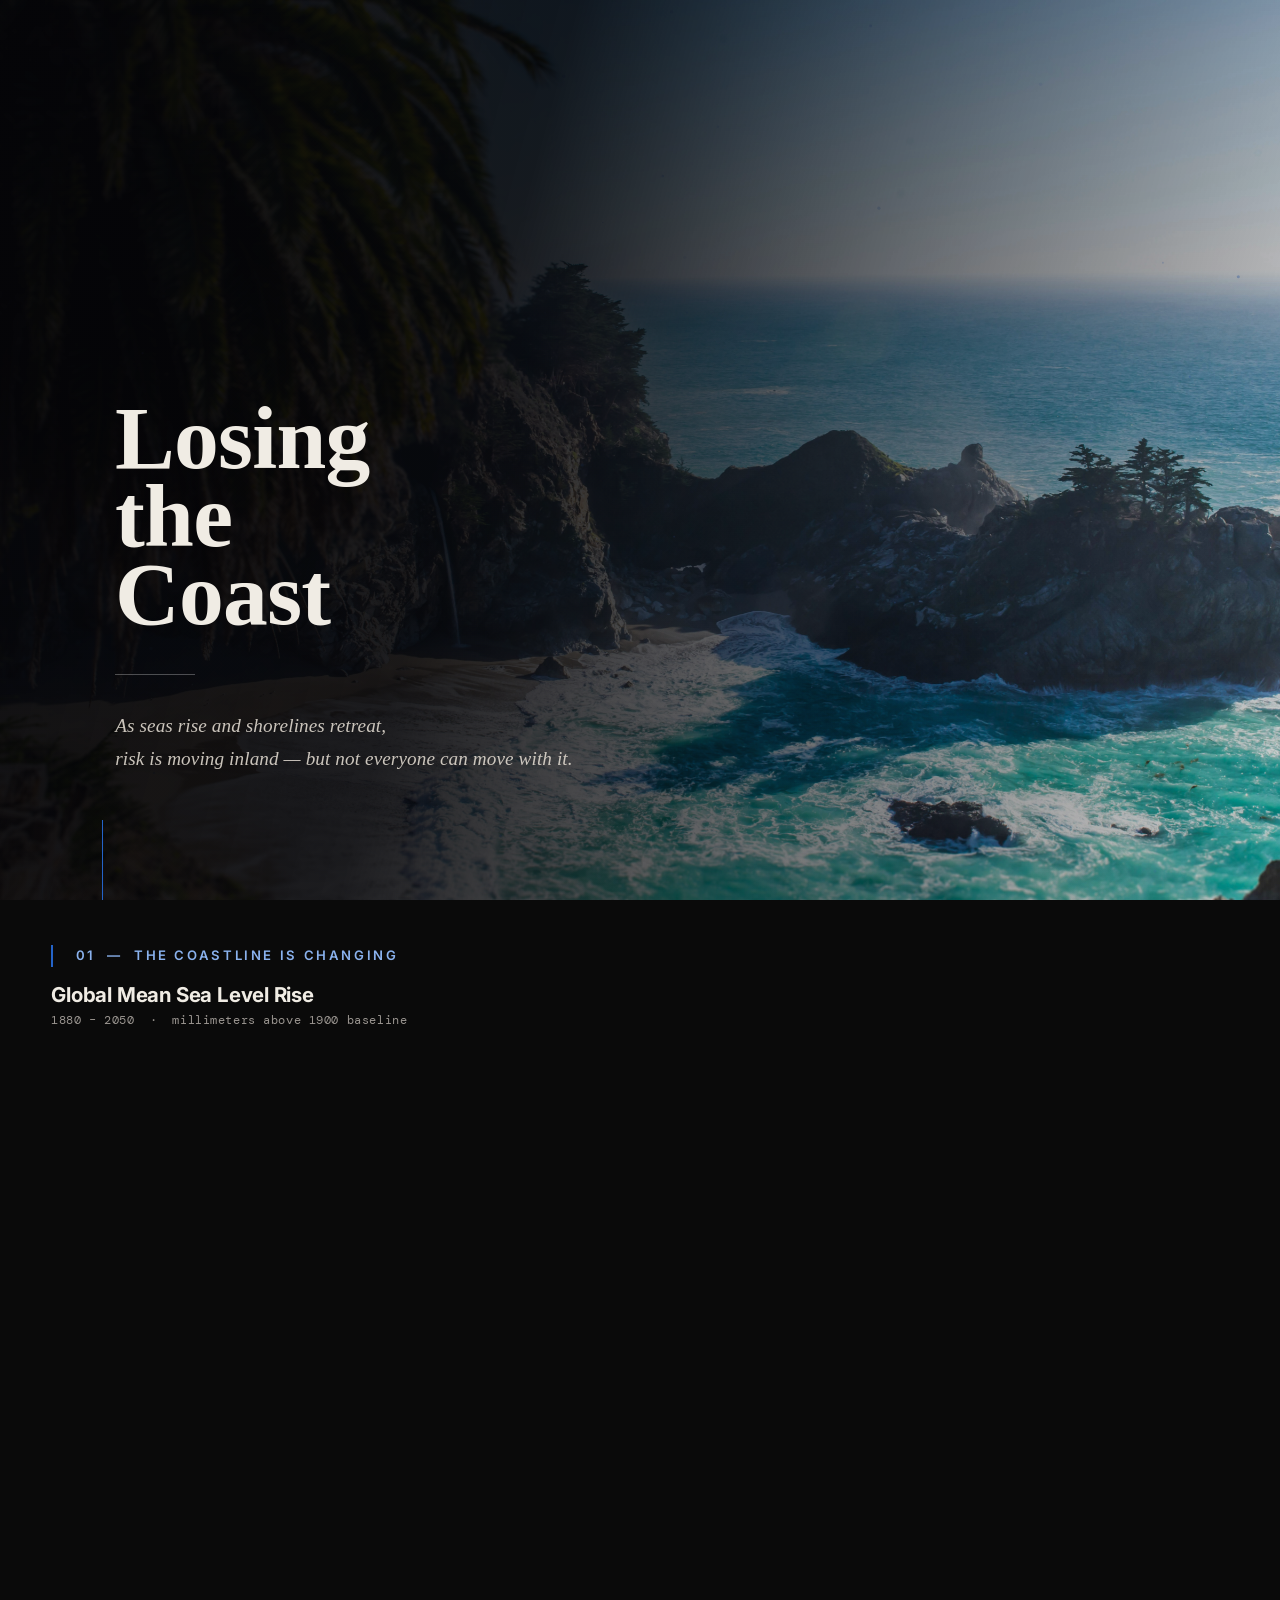
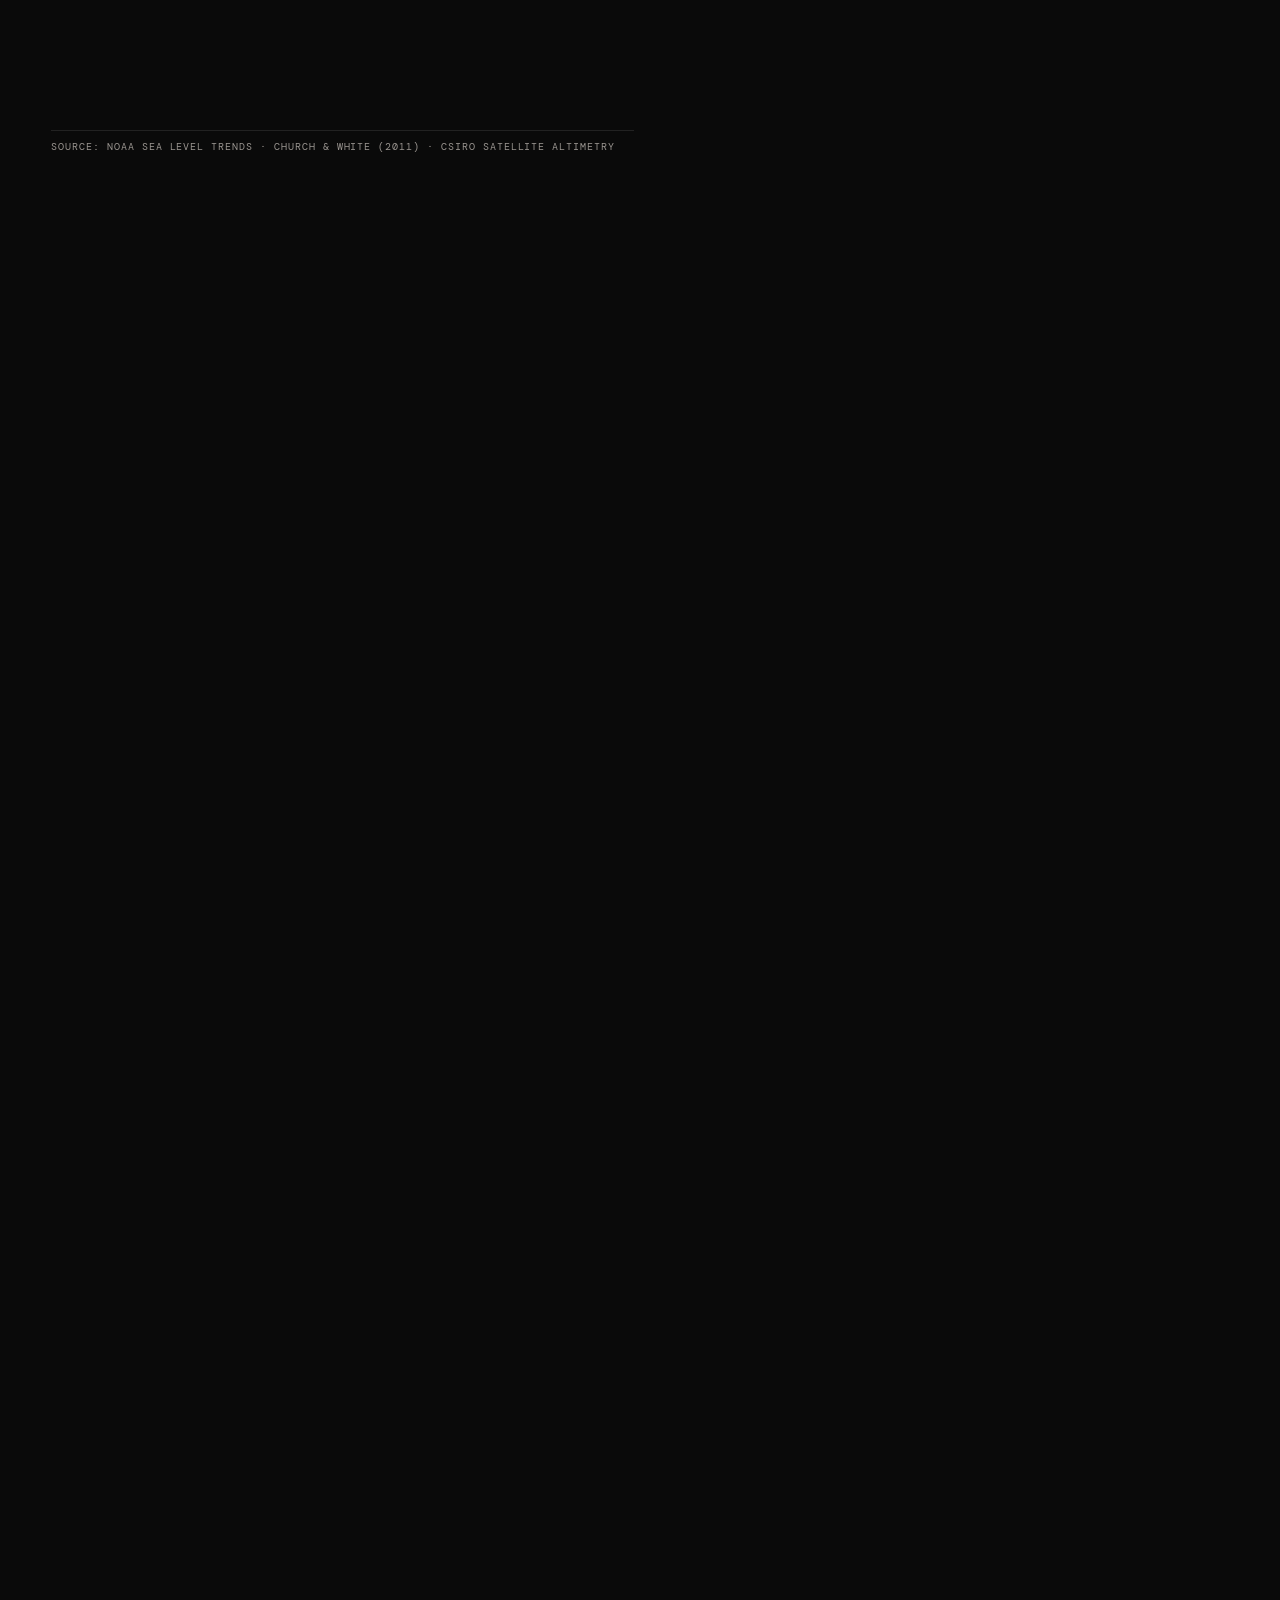
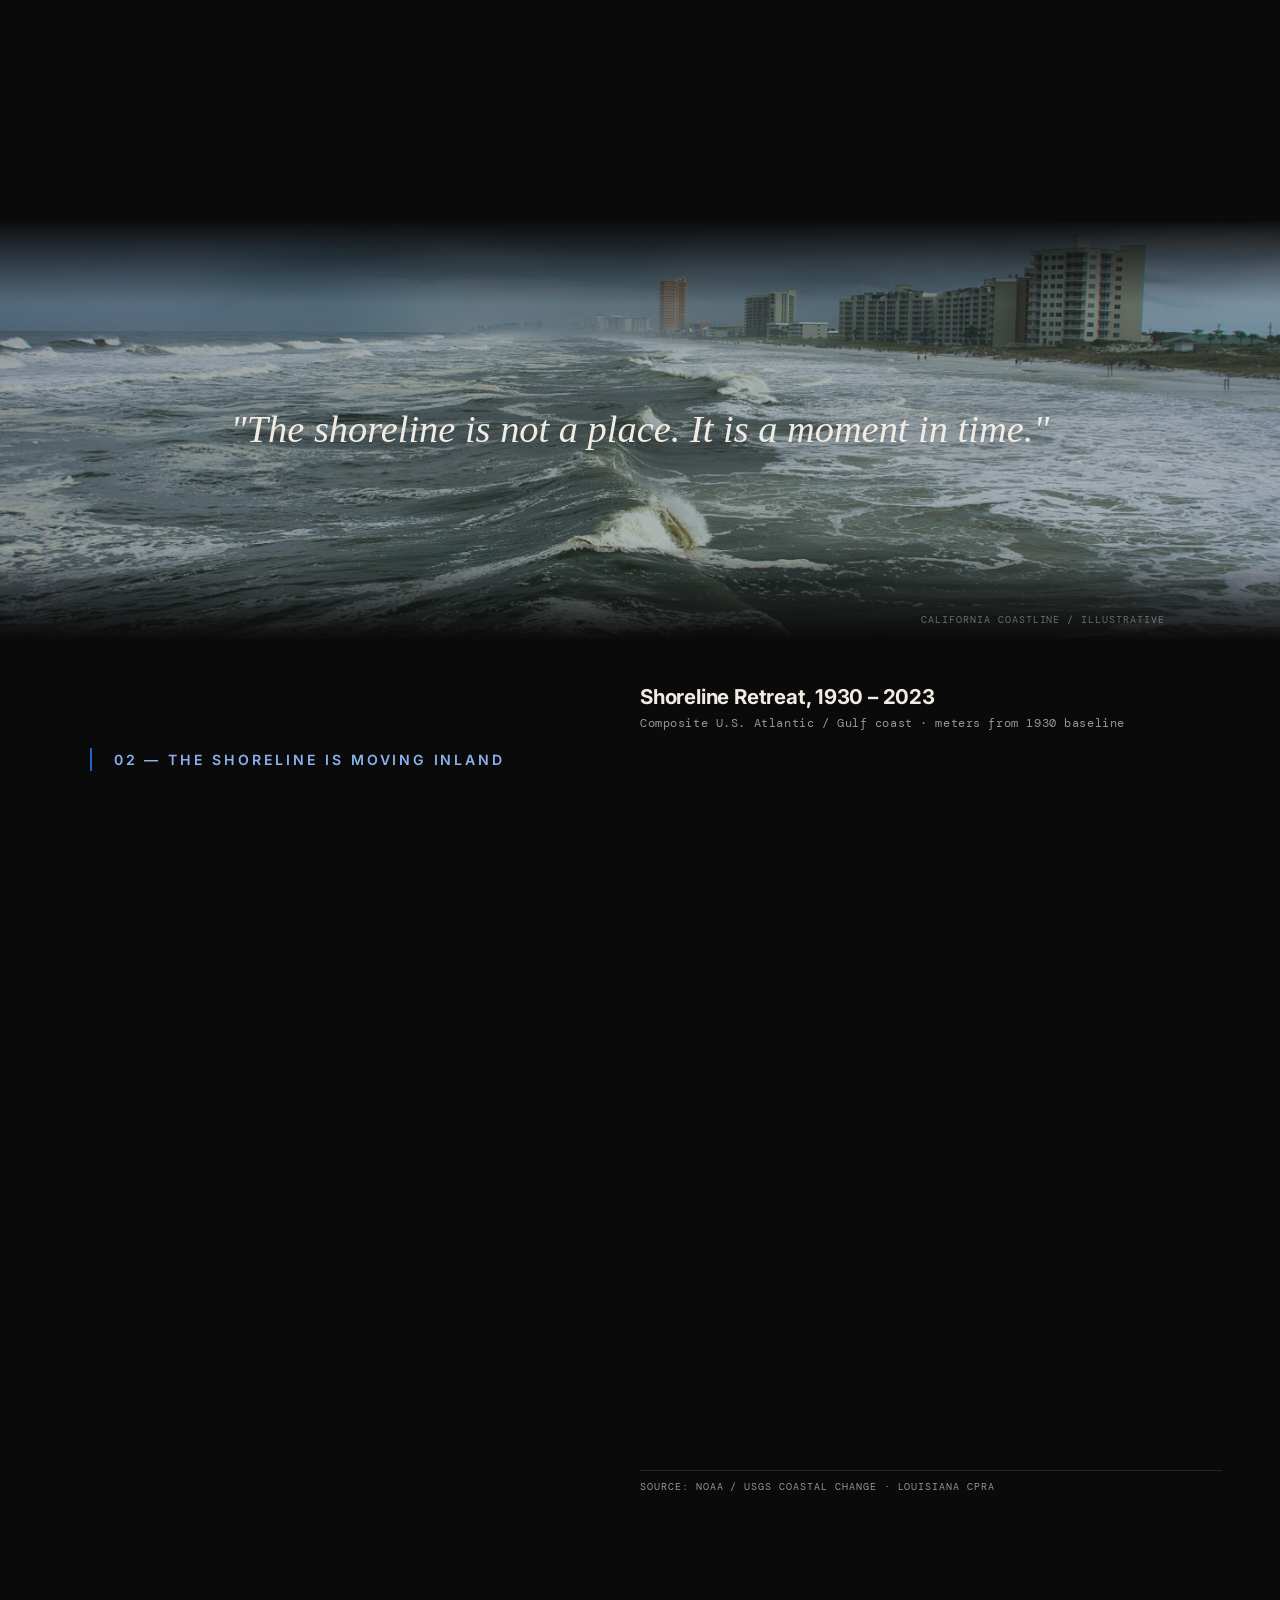
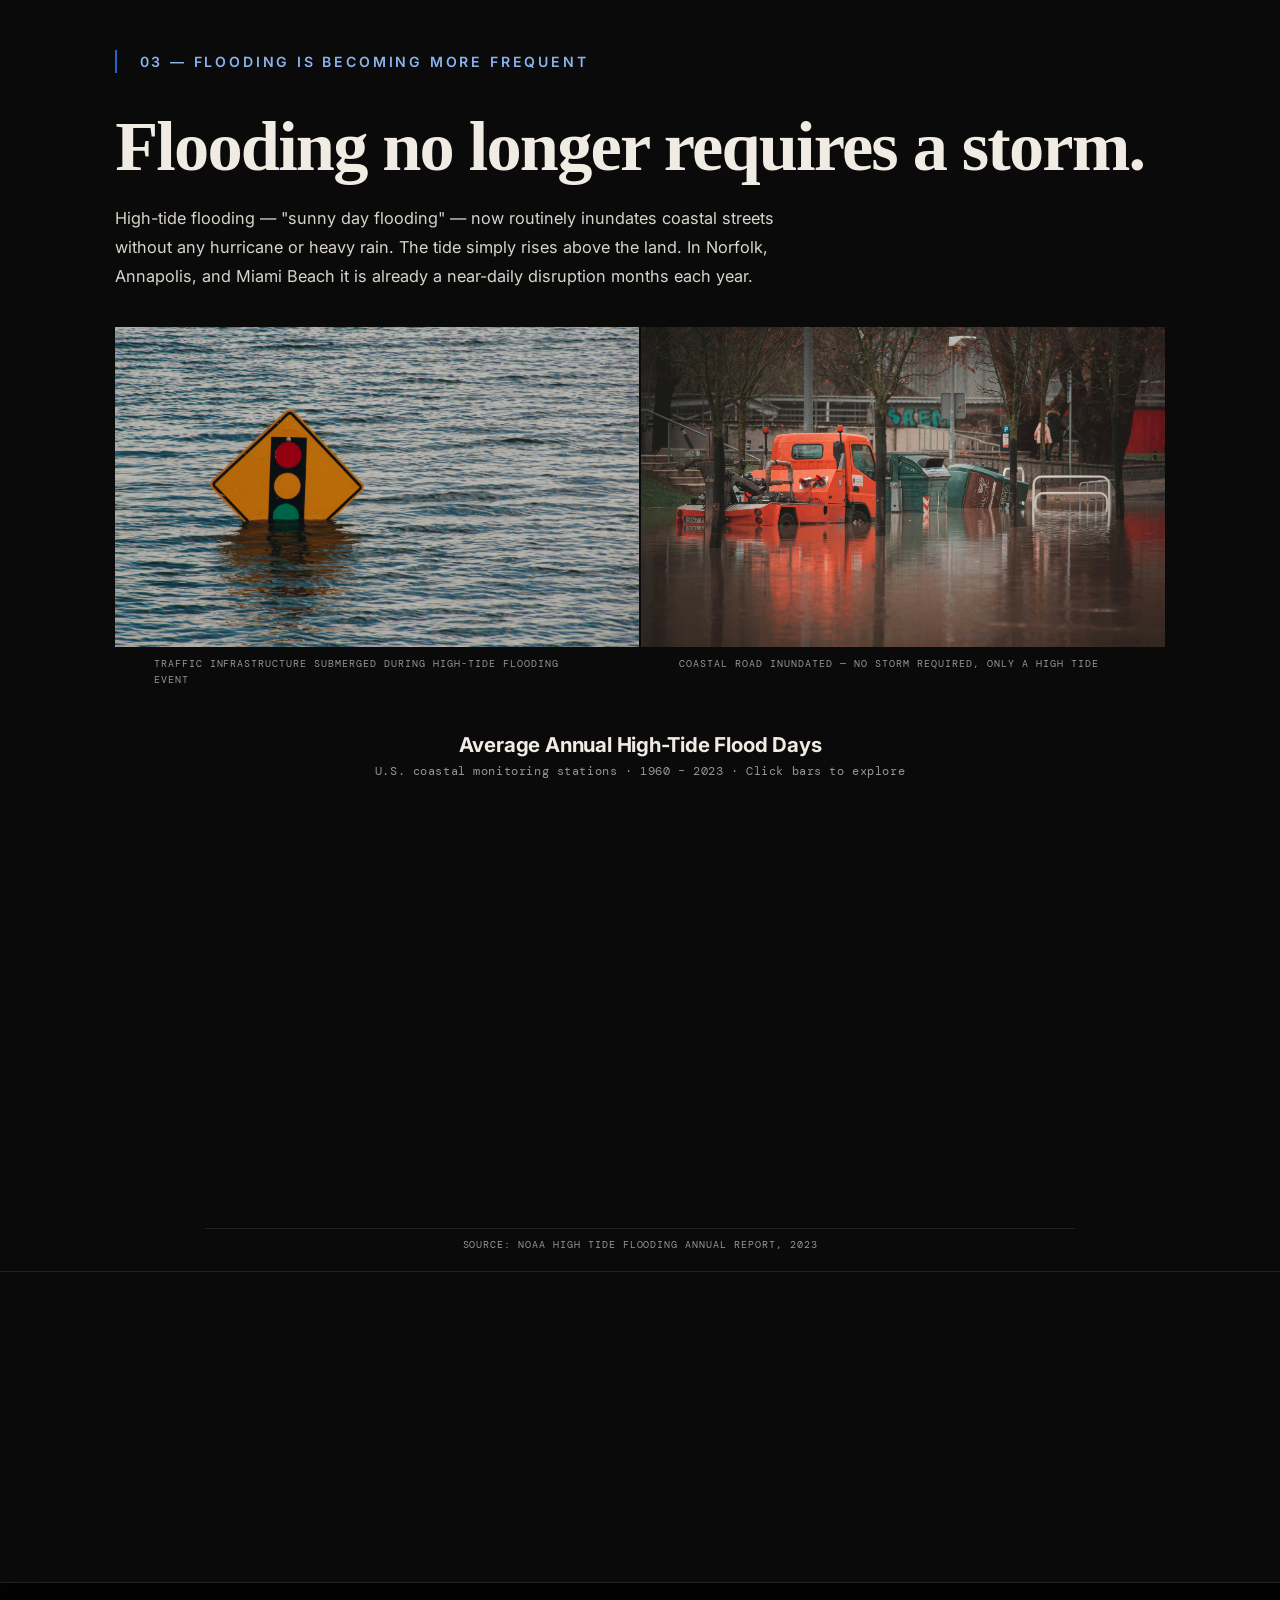
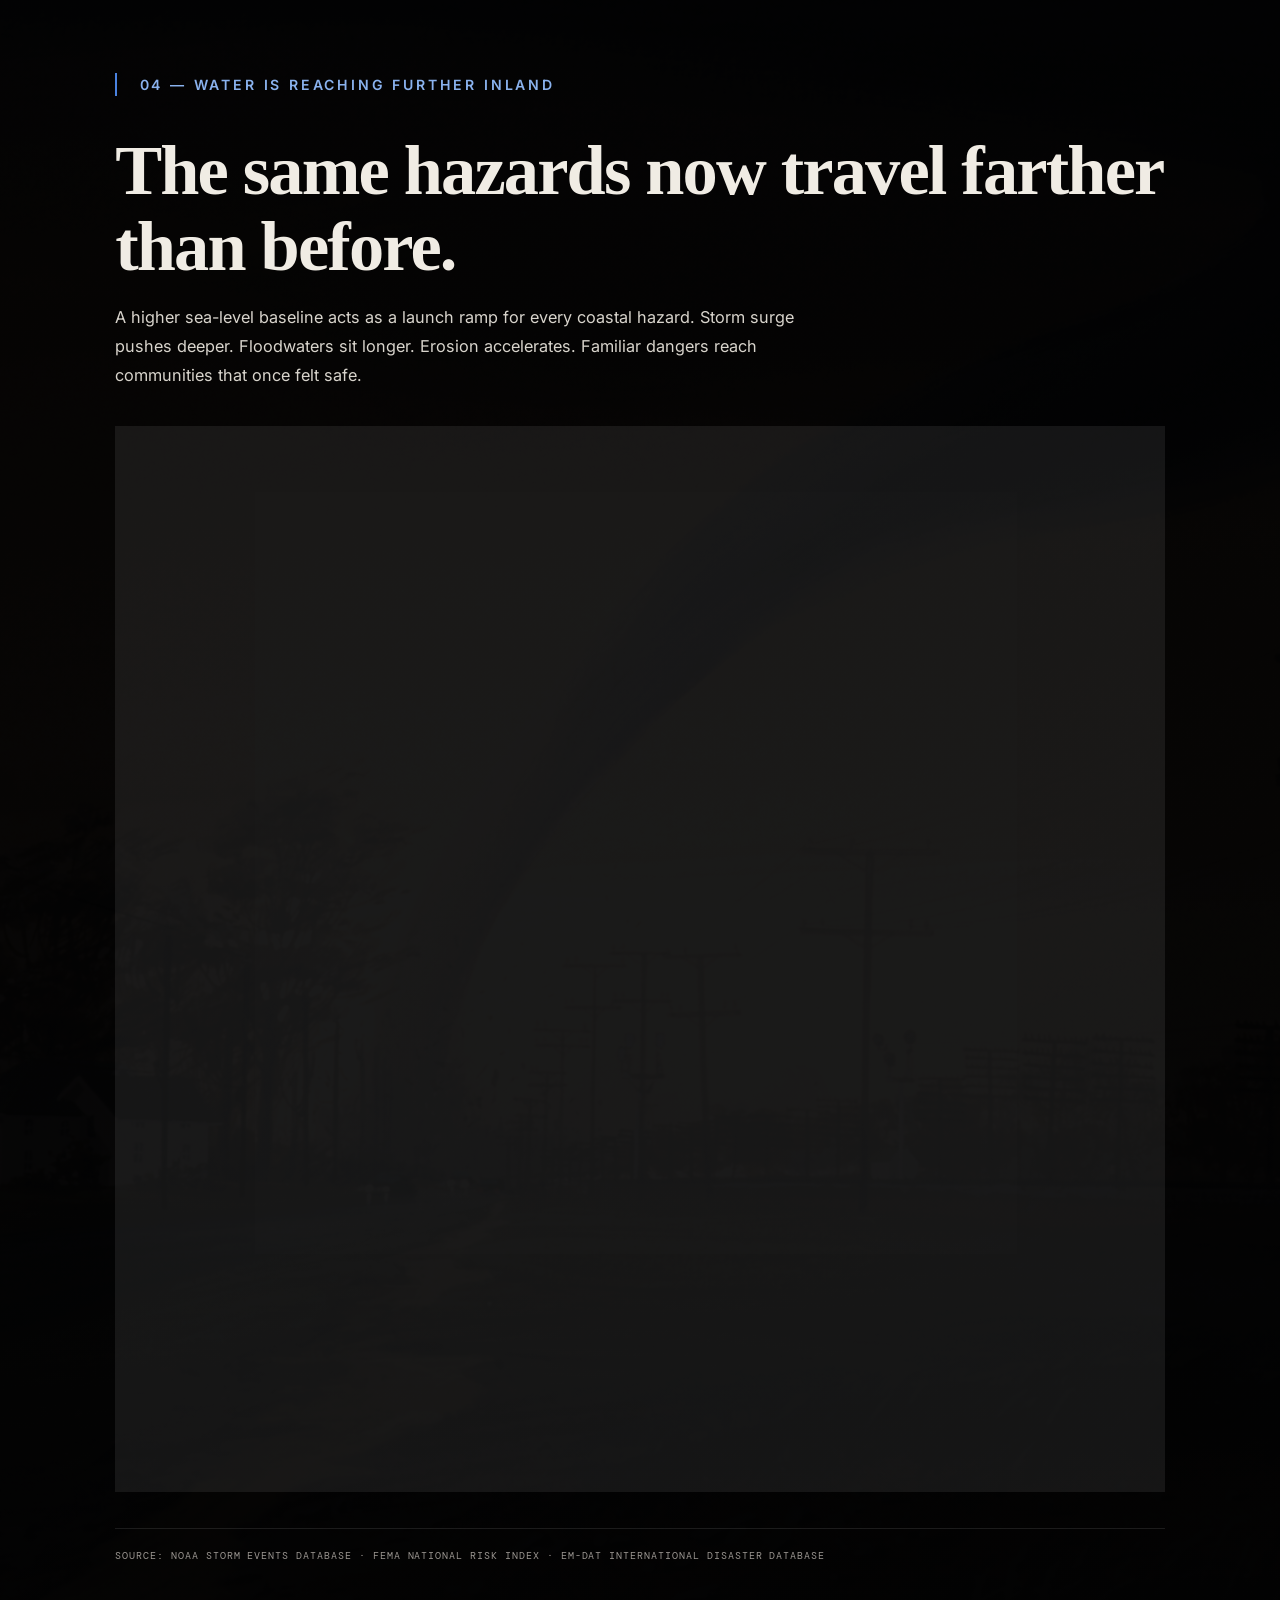
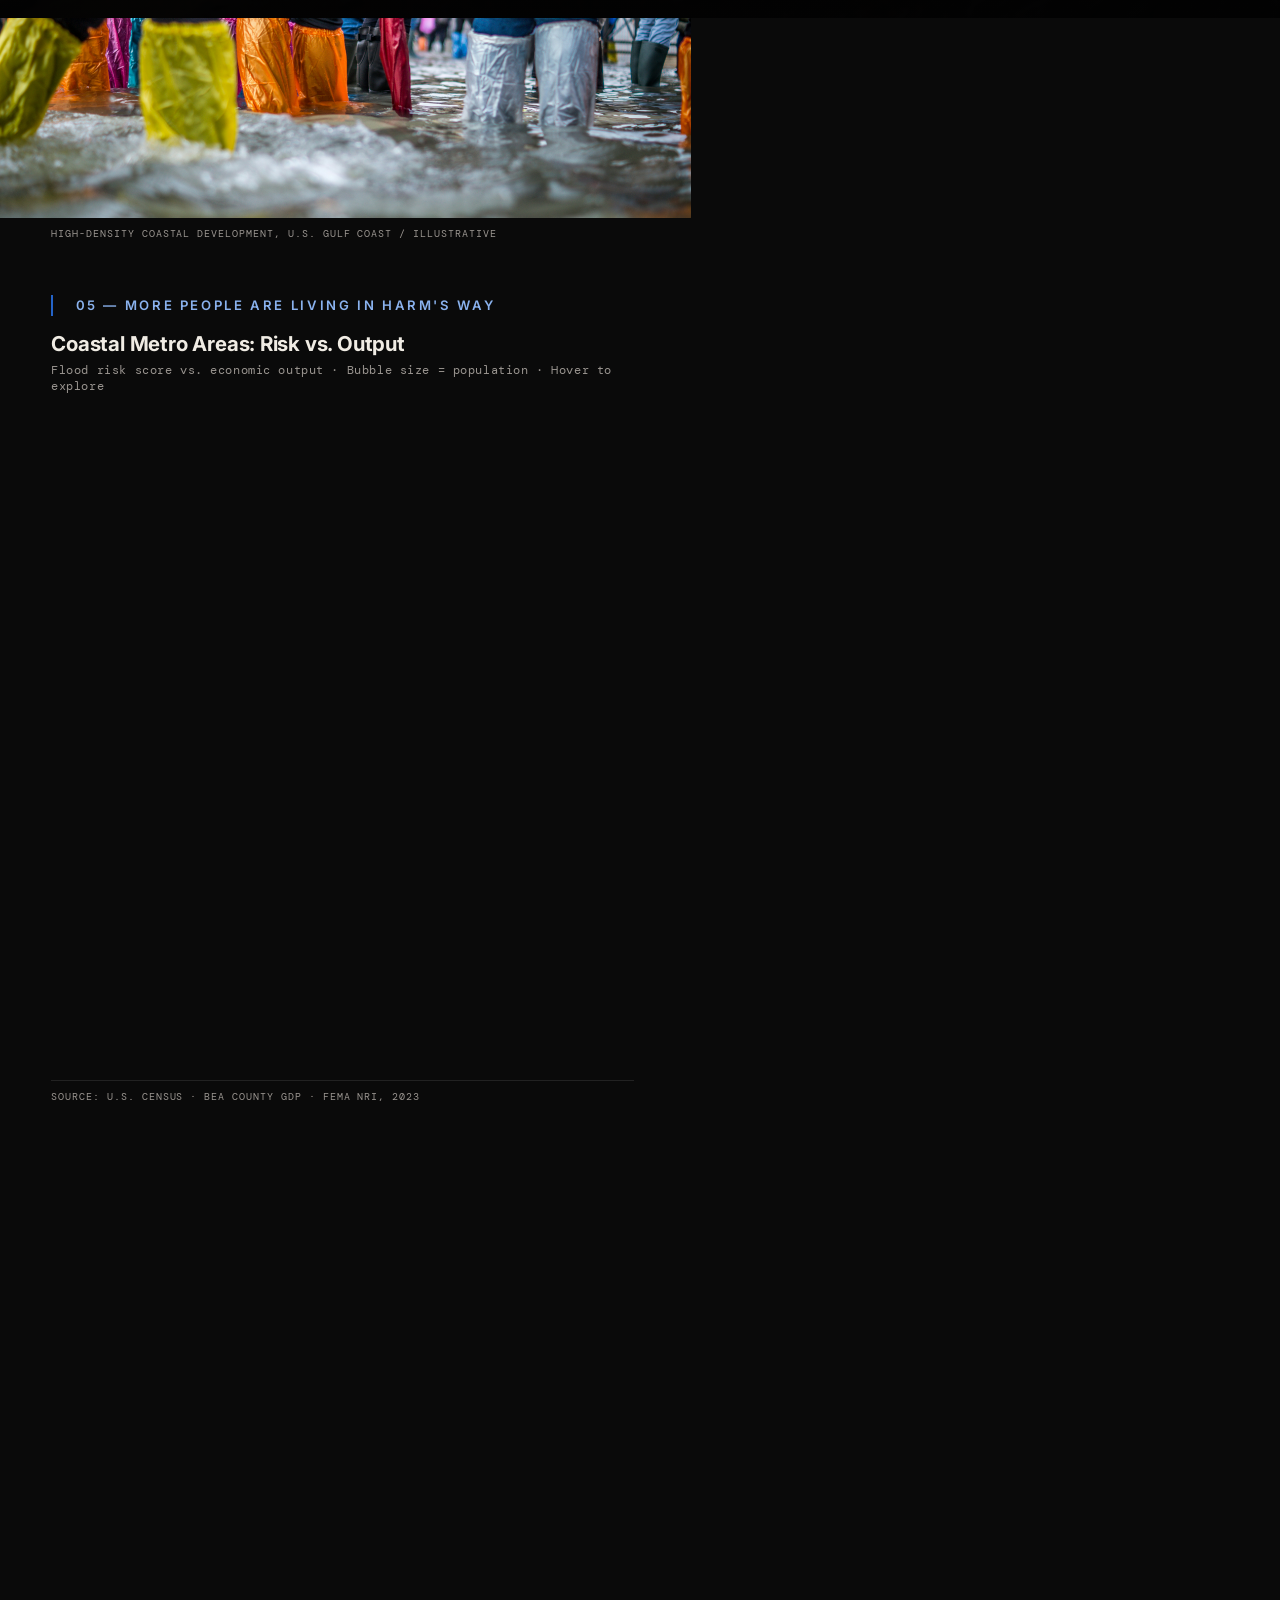
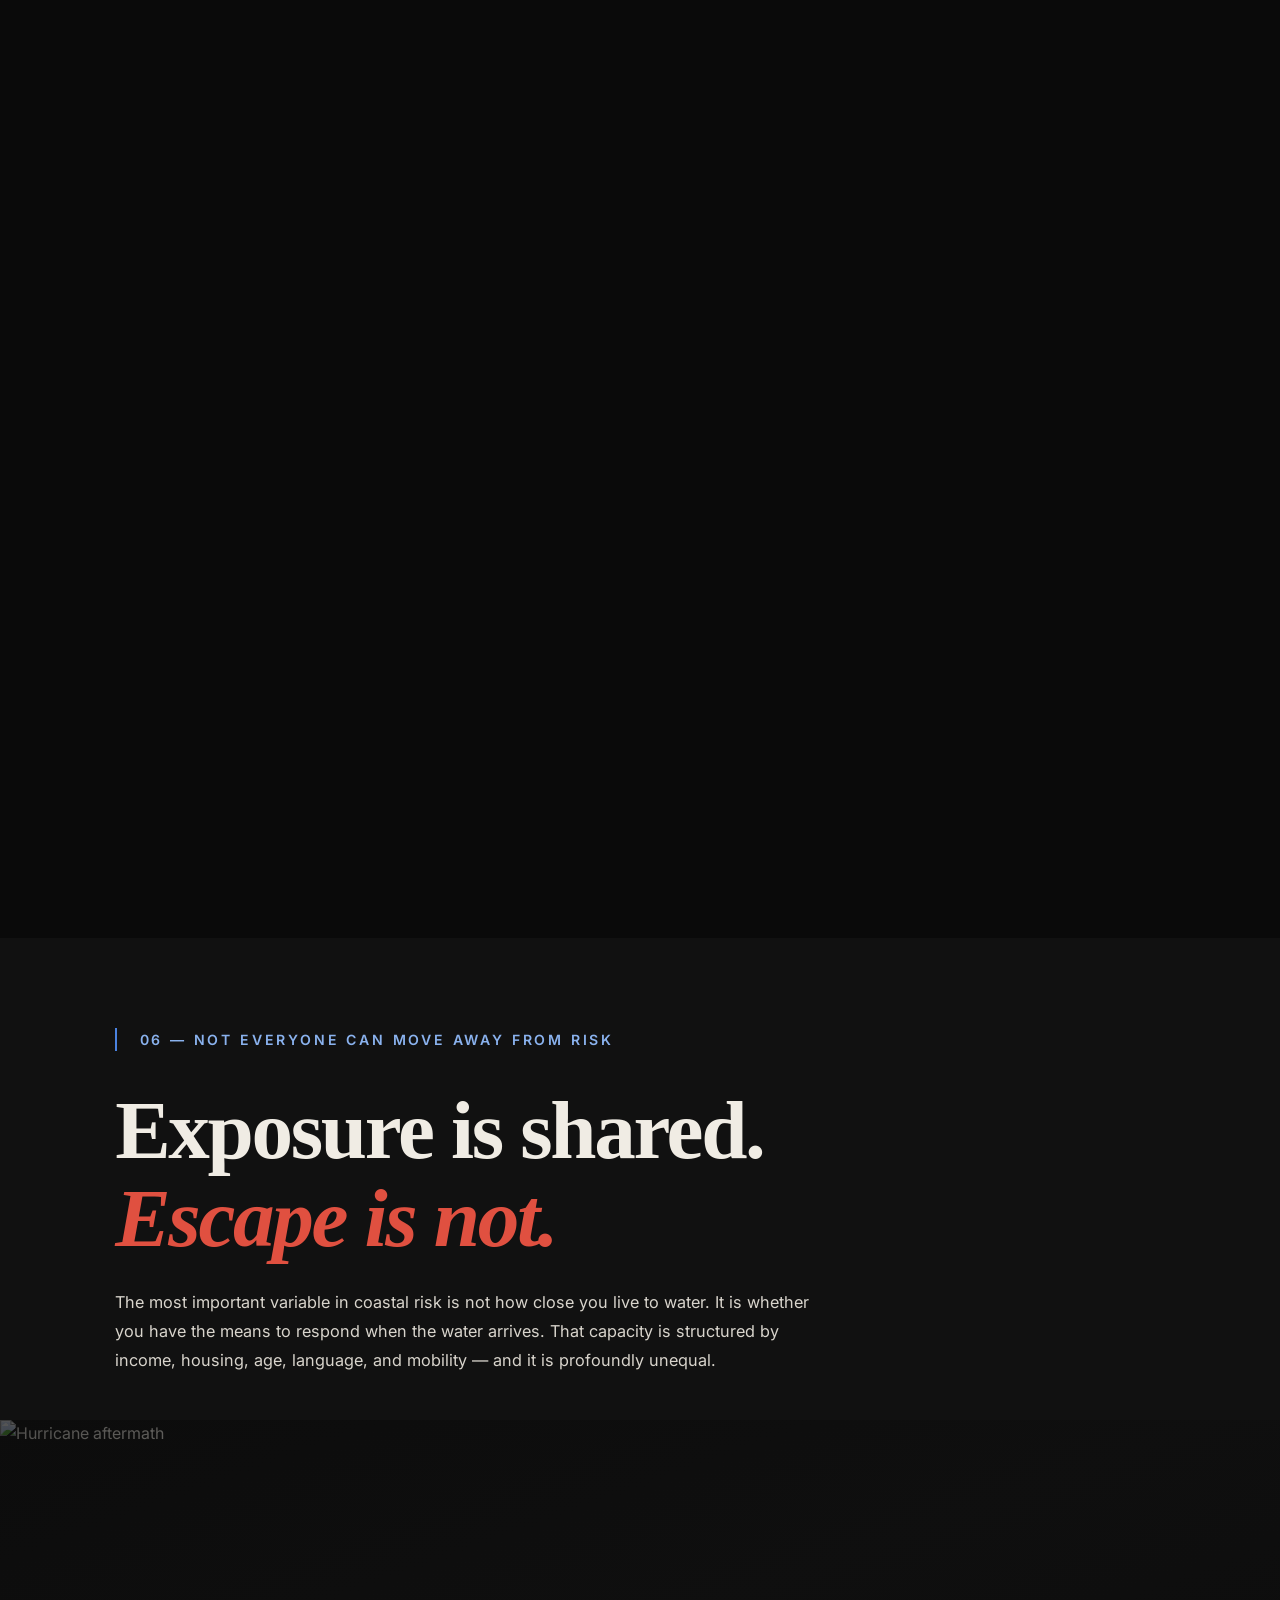
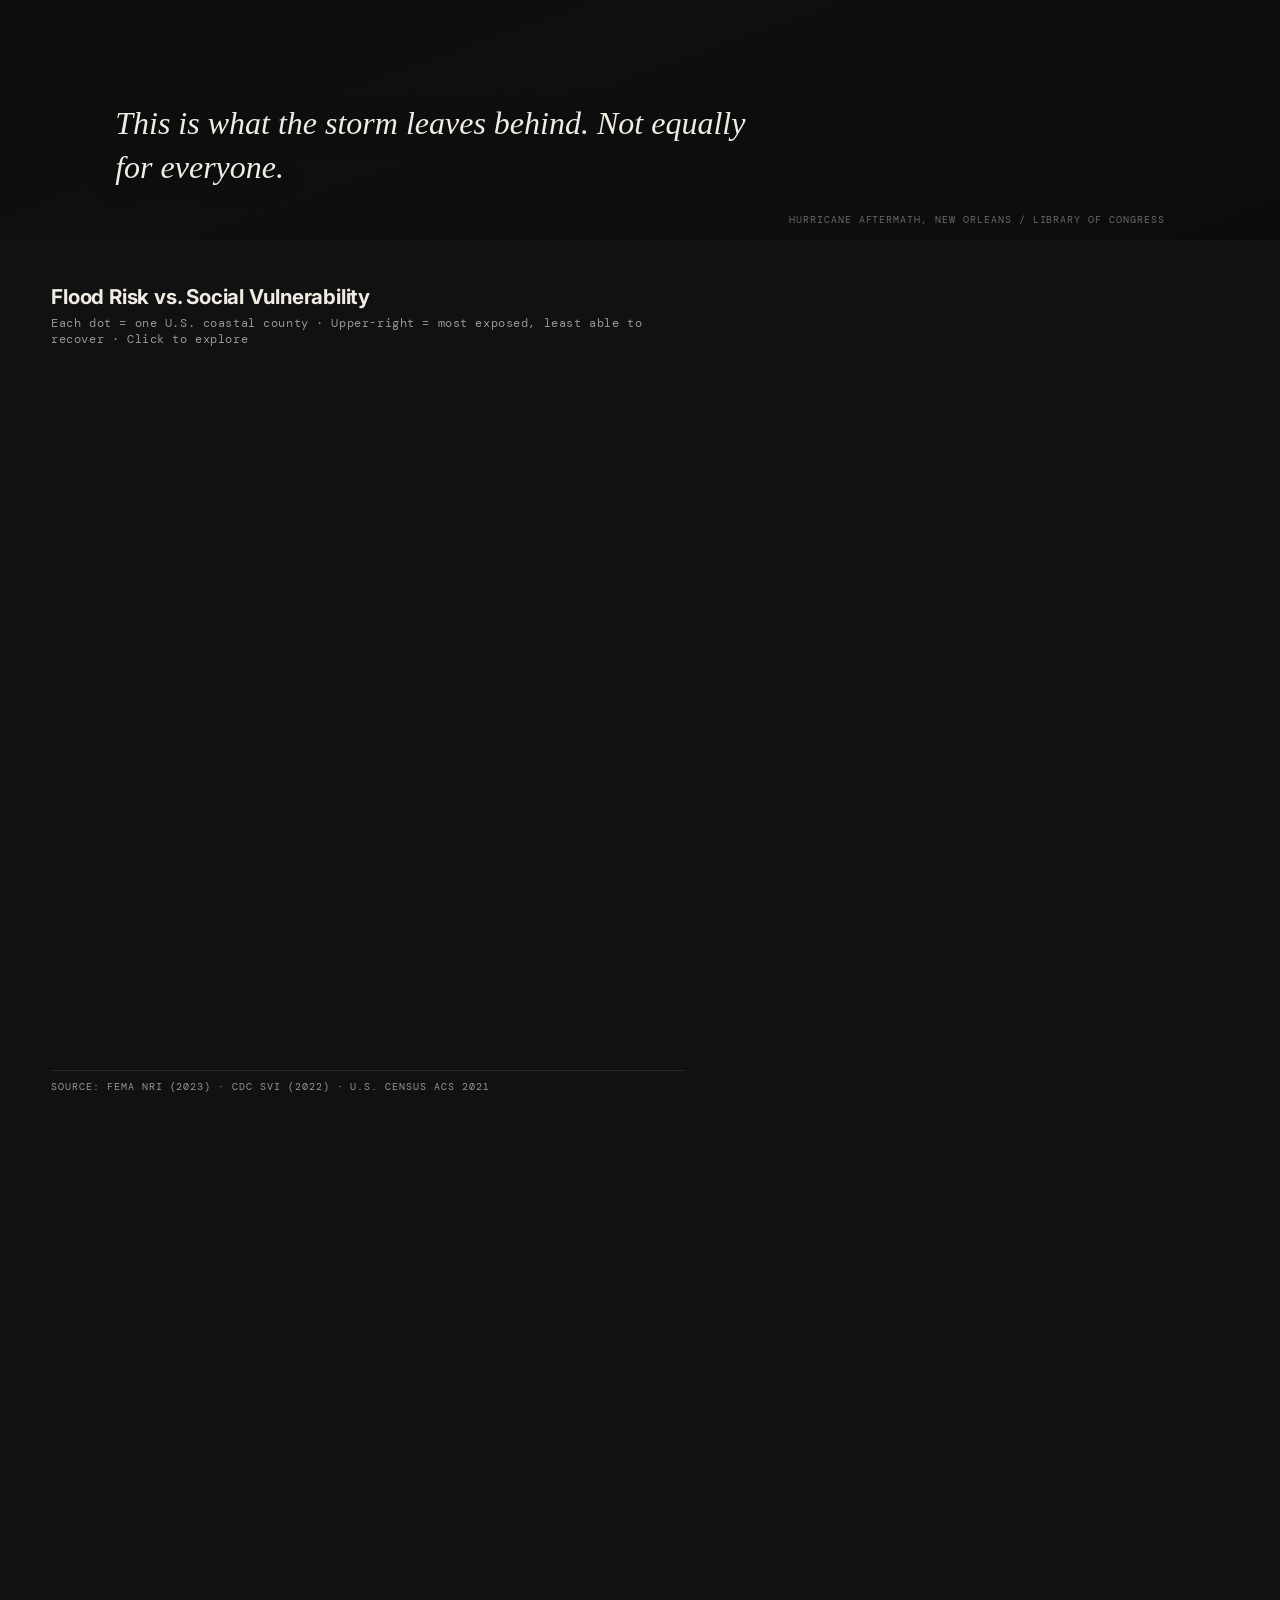
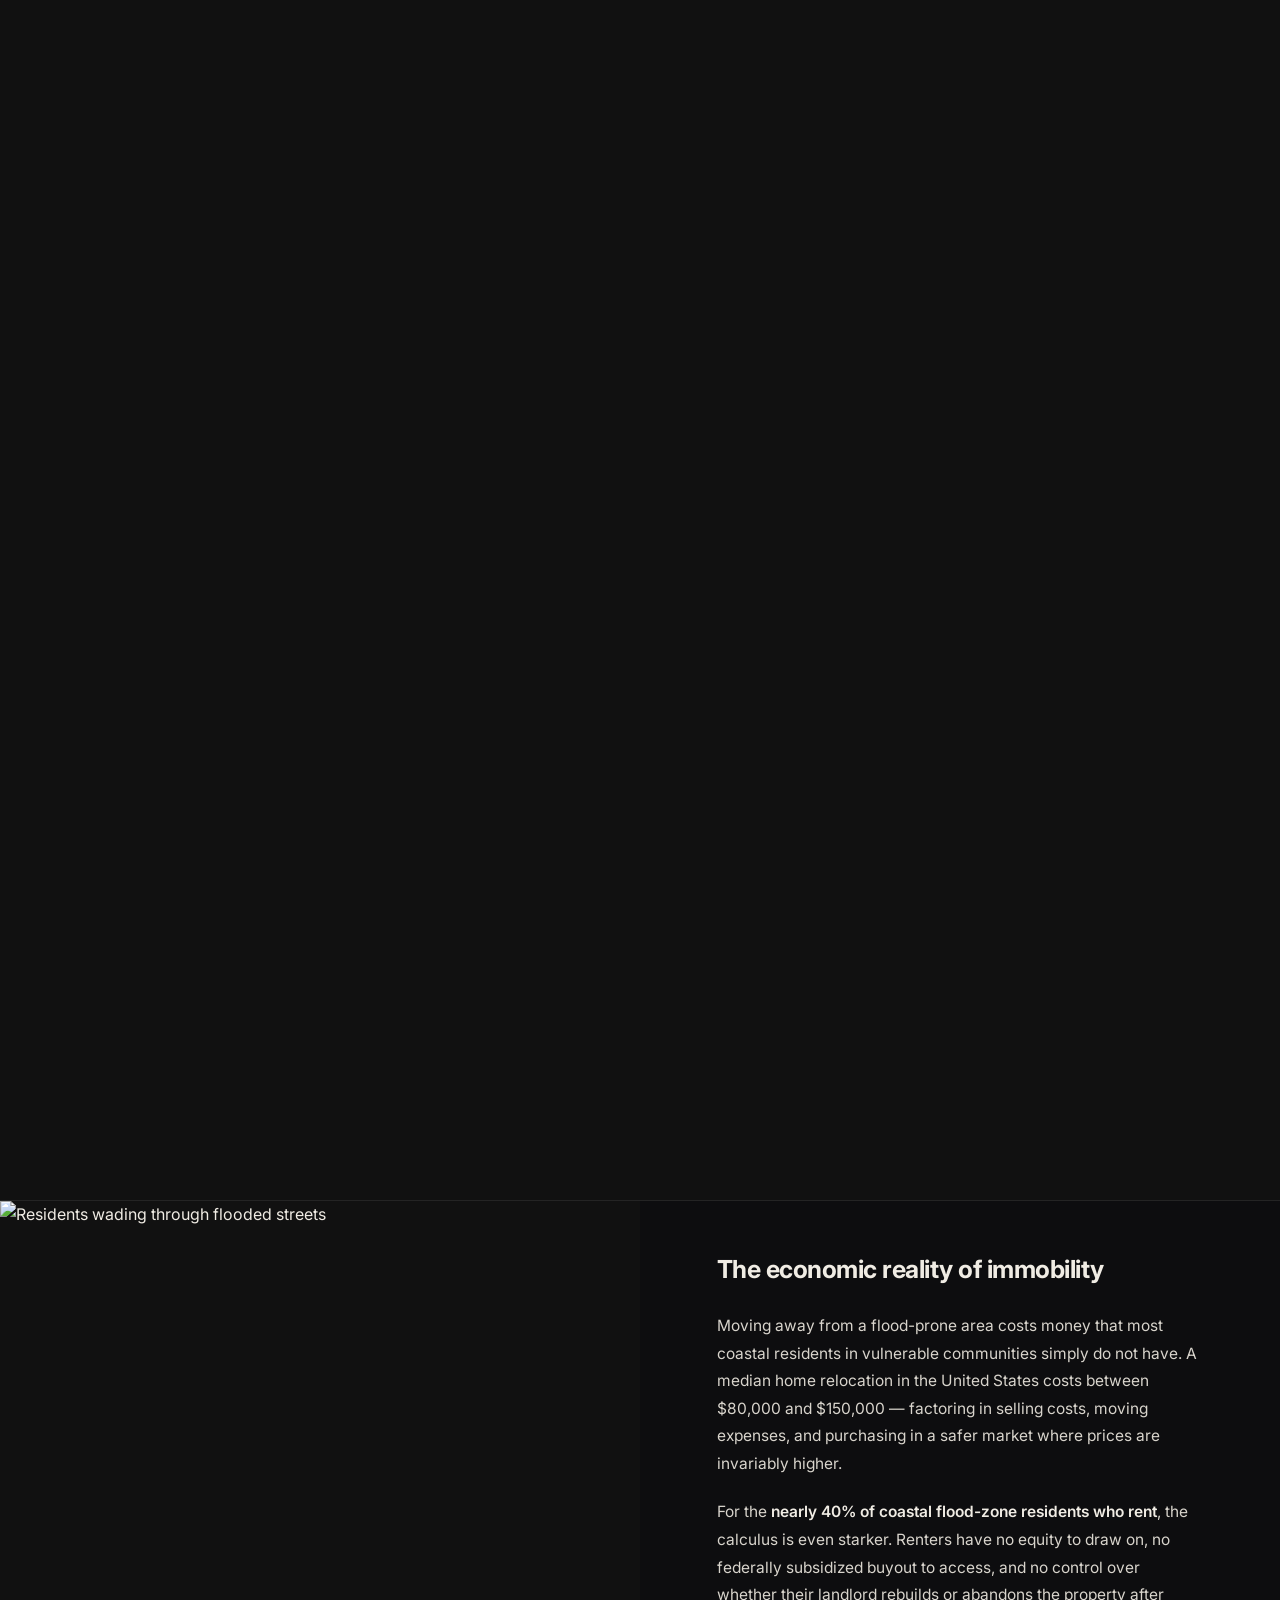
==== index.html @ 852d0fde "1" ====
<!DOCTYPE html>
<html lang="en">
<head>
  <meta charset="UTF-8"/>
  <meta name="viewport" content="width=device-width, initial-scale=1.0"/>
  <title>Losing the Coast — A Data Investigation</title>
  <link rel="stylesheet" href="style.css"/>
  <link rel="preconnect" href="https://fonts.googleapis.com"/>
  <link rel="preconnect" href="https://api.fontshare.com"/>
  <link href="https://api.fontshare.com/v2/css?f[]=canela@400,700,900&display=swap" rel="stylesheet"/>
  <link href="https://fonts.googleapis.com/css2?family=Inter:wght@300;400;500;600;700&family=DM+Mono:wght@300;400;500&display=swap" rel="stylesheet"/>
  <script src="https://d3js.org/d3.v7.min.js"></script>
</head>
<body>

<!-- ╔══════════════════════════════════════════╗
     HERO — Titlebg.jpg · cinematic entrance
     ╚══════════════════════════════════════════╝ -->
<section class="hero" id="hero">
  <div class="hero-particles" id="hero-particles"></div>
  <img src="Titlebg.jpg" class="hero-bg" alt=""/>
  <div class="hero-ink"></div>
  <div class="hero-content">
    <h1 class="hero-title">
      <span class="ht-line" id="hl1">Losing</span>
      <span class="ht-line" id="hl2">the</span>
      <span class="ht-line" id="hl3">Coast</span>
    </h1>
    <div class="hero-divider" id="hdiv"></div>
    <p class="hero-sub" id="hs">As seas rise and shorelines retreat,<br>risk is moving inland — but not everyone can move with it.</p>
  </div>
  <div class="hero-scroll-line"></div>
</section>

<!-- ╔══════════════════════════════════════════╗
     S1 — SEA LEVEL · sticky chart left
     ╚══════════════════════════════════════════╝ -->
<section id="s1" class="section">
  <div class="two-col">

    <div class="col-chart">
      <div class="sticky-panel" id="sp1">
        <div class="chart-header">
          <div class="chart-eyebrow">01 &nbsp;—&nbsp; The Coastline Is Changing</div>
          <h3 class="chart-title">Global Mean Sea Level Rise</h3>
          <p class="chart-sub">1880 – 2050 &nbsp;·&nbsp; millimeters above 1900 baseline</p>
        </div>
        <div id="chart-sea-level" class="chart-host"></div>
        <p class="chart-src">Source: NOAA Sea Level Trends · Church &amp; White (2011) · CSIRO satellite altimetry</p>
      </div>
    </div>

    <div class="col-narr">
      <div class="step" data-step="1-0">
        <h2 class="narr-h">The coast is not where it used to be.</h2>
        <p>Sea level rise is not a future threat. It is a present, measurable transformation playing out across every ocean, at every shore. The chart is not a projection — it is a century of recorded data from hundreds of NOAA tide gauges worldwide.</p>
      </div>
      <div class="step" data-step="1-1">
        <p>Since the late 19th century, global mean sea level has risen roughly <strong>21 to 24 centimeters</strong>. On a flat coastline like the Gulf of Mexico, every centimeter of vertical rise translates to a meter or more of horizontal land loss.</p>
      </div>
      <div class="step" data-step="1-2">
        <p>The <strong>rate is accelerating</strong>. Since 1993, when satellite measurement began, the pace is more than three times faster than through most of the 20th century. Thermal expansion, melting glaciers, and destabilizing ice sheets are all compounding simultaneously.</p>
        <blockquote class="pullq">The dashed red line is not a warning. It is the present trajectory.</blockquote>
      </div>
      <div class="step" data-step="1-3">
        <p>Under intermediate projections, U.S. sea levels could rise another <strong>30–60 cm by 2050</strong> — within the lifetime of most people alive today. Under high-end scenarios, the number doubles.</p>
      </div>
    </div>

  </div>
</section>

<!-- ╔══════════════════════════════════════════╗
     PHOTO DIVIDER · Seaside.jpg
     ╚══════════════════════════════════════════╝ -->
<div class="photo-divider">
  <img src="Seaside.jpg" class="photo-divider-img" alt="Coastal cliffs"/>
  <div class="photo-divider-ink"></div>
  <div class="photo-divider-text">
    <p class="photo-quote">"The shoreline is not a place. It is a moment in time."</p>
  </div>
  <p class="photo-cap">California coastline / Illustrative</p>
</div>

<!-- ╔══════════════════════════════════════════╗
     S2 — SHORELINE RETREAT · text left, chart right
     ╚══════════════════════════════════════════╝ -->
<section id="s2" class="section">
  <div class="two-col two-col-rev">

    <div class="col-narr col-narr-l">
      <div class="sec-label">02 — The Shoreline Is Moving Inland</div>
      <div class="step" data-step="2-0">
        <h2 class="narr-h">Land itself is being redrawn.</h2>
        <p>Rising seas do not simply wet the existing shore — they rewrite it. Erosion accelerates as waves reach higher and farther. Wetlands drown when water rises faster than plants can migrate. Beaches narrow, then vanish.</p>
      </div>
      <div class="step" data-step="2-1">
        <p>Along Atlantic and Gulf coasts, barrier islands are losing <strong>1–3 meters per year</strong>. Louisiana alone has lost more than <strong>5,000 km²</strong> since the 1930s — an area larger than Delaware. Roads that connected towns now end at the water's edge.</p>
      </div>
      <div class="step" data-step="2-2">
        <p>Sandy beaches become mudflats. Salt marshes become open bays. The transformation is slow enough to be invisible day to day, and fast enough to be catastrophic over a decade.</p>
        <blockquote class="pullq">The border between sea and land is a moving, contested line — and it is moving in only one direction.</blockquote>
      </div>
    </div>

    <div class="col-chart">
      <div class="sticky-panel" id="sp2">
        <div class="chart-header">
          <h3 class="chart-title">Shoreline Retreat, 1930 – 2023</h3>
          <p class="chart-sub">Composite U.S. Atlantic / Gulf coast · meters from 1930 baseline</p>
        </div>
        <div id="chart-shoreline" class="chart-host"></div>
        <p class="chart-src">Source: NOAA / USGS Coastal Change · Louisiana CPRA</p>
      </div>
    </div>

  </div>
</section>

<!-- ╔══════════════════════════════════════════╗
     S3 — FLOODING · full-width
     ╚══════════════════════════════════════════╝ -->
<section id="s3" class="section section-fw">

  <div class="fw-top">
    <div class="sec-label">03 — Flooding Is Becoming More Frequent</div>
    <h2 class="fw-title">Flooding no longer requires a storm.</h2>
    <p class="fw-body">High-tide flooding — "sunny day flooding" — now routinely inundates coastal streets without any hurricane or heavy rain. The tide simply rises above the land. In Norfolk, Annapolis, and Miami Beach it is already a near-daily disruption months each year.</p>
  </div>

  <!-- Photo pair -->
  <div class="photo-pair">
    <figure class="pp-item">
      <img src="Flood traffic.jpg" class="pp-img" alt="Flooded traffic"/>
      <figcaption>Traffic infrastructure submerged during high-tide flooding event</figcaption>
    </figure>
    <figure class="pp-item">
      <img src="Floodroad.jpg" class="pp-img" alt="Flooded road"/>
      <figcaption>Coastal road inundated — no storm required, only a high tide</figcaption>
    </figure>
  </div>

  <div class="fw-chart-wrap">
    <div class="chart-header chart-header-center">
      <h3 class="chart-title">Average Annual High-Tide Flood Days</h3>
      <p class="chart-sub">U.S. coastal monitoring stations · 1960 – 2023 · Click bars to explore</p>
    </div>
    <div id="chart-flooding" class="chart-host chart-host-tall"></div>
    <p class="chart-src chart-src-c">Source: NOAA High Tide Flooding Annual Report, 2023</p>
  </div>

  <div class="stat-row">
    <div class="stat-item" data-delay="0">
      <span class="stat-n">20+</span>
      <span class="stat-rule"></span>
      <span class="stat-l">Flood days per year at many stations in 2023, up from 2–3 in 1970</span>
    </div>
    <div class="stat-item" data-delay="120">
      <span class="stat-n">100+</span>
      <span class="stat-rule"></span>
      <span class="stat-l">Projected annual flood days at some coastal locations by mid-century</span>
    </div>
    <div class="stat-item" data-delay="240">
      <span class="stat-n">10×</span>
      <span class="stat-rule"></span>
      <span class="stat-l">Increase in sunny-day flooding frequency between 1960 and today</span>
    </div>
  </div>

</section>

<!-- ╔══════════════════════════════════════════╗
     S4 — HAZARDS · dark photo background
     ╚══════════════════════════════════════════╝ -->
<section id="s4" class="section section-hazards">
  <div class="hz-bg">
    <img src="hurricane.jpg" class="hz-bg-img" alt="Storm"/>
    <div class="hz-bg-ink"></div>
  </div>

  <div class="hz-inner">
    <div class="sec-label sec-label-light">04 — Water Is Reaching Further Inland</div>
    <h2 class="fw-title fw-title-light">The same hazards now travel farther than before.</h2>
    <p class="fw-body fw-body-light">A higher sea-level baseline acts as a launch ramp for every coastal hazard. Storm surge pushes deeper. Floodwaters sit longer. Erosion accelerates. Familiar dangers reach communities that once felt safe.</p>

    <div class="hz-grid">
      <div class="hz-card" data-delay="0">
        <div class="hz-viz-img" onclick="openLightbox('Storm.png','Storm Surge')">
          <img src="Storm.png" alt="Storm surge diagram" class="hz-img"/>
          <div class="hz-img-hint">Click to enlarge</div>
        </div>
        <h4 class="hz-h">Storm Surge</h4>
        <p class="hz-p">Higher baseline means surge reaches meters further inland. Each centimeter of sea level rise translates to additional horizontal inundation on flat coastal terrain — turning a minor event into a major flood.</p>
      </div>
      <div class="hz-card" data-delay="100">
        <div class="hz-viz-img" onclick="openLightbox('Compound.png','Compound Flooding')">
          <img src="Compound.png" alt="Compound flooding diagram" class="hz-img"/>
          <div class="hz-img-hint">Click to enlarge</div>
        </div>
        <h4 class="hz-h">Compound Flooding</h4>
        <p class="hz-p">When surge, heavy rain, and high tide coincide, the combined impact vastly exceeds any single driver. As sea levels rise, the overlap window grows — making compound events far more probable and severe.</p>
      </div>
      <div class="hz-card" data-delay="200">
        <div class="hz-viz-img" onclick="openLightbox('Erosion.png','Coastal Erosion')">
          <img src="Erosion.png" alt="Coastal erosion diagram" class="hz-img"/>
          <div class="hz-img-hint">Click to enlarge</div>
        </div>
        <h4 class="hz-h">Coastal Erosion</h4>
        <p class="hz-p">Wave energy increases with higher sea levels, accelerating breakdown of bluffs and beaches. Sediment replenishment no longer keeps pace. Barrier islands that once protected inland communities are being consumed.</p>
      </div>
      <div class="hz-card" data-delay="300">
        <div class="hz-viz-img" onclick="openLightbox('Saltwater.png','Saltwater Intrusion')">
          <img src="Saltwater.png" alt="Saltwater intrusion diagram" class="hz-img"/>
          <div class="hz-img-hint">Click to enlarge</div>
        </div>
        <h4 class="hz-h">Saltwater Intrusion</h4>
        <p class="hz-p">Rising seas push saline water into freshwater aquifers and rivers. Drinking water sources are contaminated. Agricultural soils become too saline to farm. Damage progresses invisibly until it is irreversible.</p>
      </div>
    </div>

    <p class="hz-src">Source: NOAA Storm Events Database · FEMA National Risk Index · EM-DAT International Disaster Database</p>
  </div>
</section>

<!-- ╔══════════════════════════════════════════╗
     S5 — POPULATION · chart left, text right
     ╚══════════════════════════════════════════╝ -->
<section id="s5" class="section">
  <div class="two-col">

    <div class="col-chart">
      <figure class="col-photo-strip">
        <img src="Rain.jpg" class="col-photo-img" alt="Coastal urban density"/>
        <figcaption>High-density coastal development, U.S. Gulf Coast / Illustrative</figcaption>
      </figure>
      <div class="sticky-panel" id="sp5">
        <div class="chart-header">
          <div class="chart-eyebrow">05 — More People Are Living in Harm's Way</div>
          <h3 class="chart-title">Coastal Metro Areas: Risk vs. Output</h3>
          <p class="chart-sub">Flood risk score vs. economic output · Bubble size = population · Hover to explore</p>
        </div>
        <div id="chart-population" class="chart-host"></div>
        <p class="chart-src">Source: U.S. Census · BEA County GDP · FEMA NRI, 2023</p>
      </div>
    </div>

    <div class="col-narr">
      <div class="step" data-step="5-0">
        <h2 class="narr-h">The coast is dense, wealthy, and in danger.</h2>
        <p>Coastal counties hold just 10% of U.S. land, yet contain <strong>more than 40% of the population</strong> and generate a disproportionate share of national economic output. These are not empty beaches — they are the most inhabited, highest-value parts of the country.</p>
      </div>
      <div class="step" data-step="5-1">
        <p>The 15 largest coastal metros — from Miami to New York, Houston to Los Angeles — account for trillions in annual GDP. The infrastructure of American prosperity: ports, airports, hospitals, highways, neighborhoods — much of it sits within reach of the rising sea.</p>
        <p>The chart shows it starkly: <strong>Miami, New Orleans, and Norfolk</strong> combine maximum flood risk with massive populations and economic output. There is no retreat option at this scale.</p>
      </div>
      <div class="step" data-step="5-2">
        <p>Despite rising awareness, population in high-flood-risk coastal areas has grown <strong>faster than the national average</strong> for two decades. People continue moving toward risk, drawn by climate, amenity, and economy.</p>
        <blockquote class="pullq">The coast keeps growing — even as the evidence of its danger becomes impossible to ignore.</blockquote>
      </div>
    </div>

  </div>
</section>

<!-- ╔══════════════════════════════════════════╗
     S6 — INEQUALITY · full dark · centerpiece
     ╚══════════════════════════════════════════╝ -->
<section id="s6" class="section section-ineq">

  <div class="ineq-header">
    <div class="sec-label sec-label-light">06 — Not Everyone Can Move Away from Risk</div>
    <h2 class="ineq-title">Exposure is shared.<br><em>Escape is not.</em></h2>
    <p class="ineq-intro">The most important variable in coastal risk is not how close you live to water. It is whether you have the means to respond when the water arrives. That capacity is structured by income, housing, age, language, and mobility — and it is profoundly unequal.</p>
  </div>

  <!-- Broken house photo — full width -->
  <div class="ineq-photo">
    <img src="Broken house.jpg" class="ineq-photo-img" alt="Hurricane aftermath"/>
    <div class="ineq-photo-ink"></div>
    <div class="ineq-photo-text">
      <p class="ineq-photo-q">This is what the storm leaves behind. Not equally for everyone.</p>
    </div>
    <p class="photo-cap photo-cap-light">Hurricane aftermath, New Orleans / Library of Congress</p>
  </div>

  <div class="ineq-layout">

    <div class="ineq-chart-col">
      <div class="sticky-panel sticky-panel-dark" id="sp6">
        <div class="chart-header">
          <h3 class="chart-title chart-title-light">Flood Risk vs. Social Vulnerability</h3>
          <p class="chart-sub chart-sub-light">Each dot = one U.S. coastal county · Upper-right = most exposed, least able to recover · Click to explore</p>
        </div>
        <div id="chart-inequality" class="chart-host"></div>
        <div id="ineq-legend" class="ineq-legend"></div>
        <p class="chart-src chart-src-light">Source: FEMA NRI (2023) · CDC SVI (2022) · U.S. Census ACS 2021</p>
      </div>
    </div>

    <div class="ineq-narr">
      <div class="step step-light" data-step="6-0">
        <p class="ineq-lead">Each dot represents one U.S. coastal county. <strong>Horizontal axis</strong>: flood risk score from FEMA's National Risk Index. <strong>Vertical axis</strong>: social vulnerability from the CDC's SVI — a composite of poverty, housing instability, limited English, disability, and minority status.</p>
      </div>
      <div class="step step-light" data-step="6-1">
        <p>A high SVI county already faces compounding daily barriers. When those barriers collide with frequent flooding, the results are catastrophic — and the recovery is measured in years, not weeks.</p>
      </div>
      <div class="step step-light" data-step="6-2">
        <div class="ineq-callout">
          <p class="ineq-callout-label">Upper-right quadrant</p>
          <p><strong>High risk. High vulnerability.</strong> These communities flood often and have the fewest resources to prepare, evacuate, or rebuild. For them, climate change is not a future problem.</p>
        </div>
      </div>
      <div class="step step-light" data-step="6-3">
        <p>The Gulf Coast. The Mississippi Delta. South Florida. Coastal Virginia. <strong>Highest physical risk overlaps almost exactly with lowest adaptive capacity.</strong> This is not coincidence — it reflects decades of inequitable development and systemic underinvestment.</p>
      </div>
      <div class="step step-light" data-step="6-4">
        <p>Renters cannot retrofit. Low-income households cannot relocate. The elderly cannot navigate complex FEMA applications. When managed retreat is proposed, those most in need are last to receive help.</p>
        <blockquote class="pullq pullq-light">The flood does not choose. The safety net does.</blockquote>
      </div>
    </div>

  </div>

  <!-- Social Vulnerability photo + economic immobility narrative -->
  <div class="sv-photo-block">
    <div class="sv-photo-wrap">
      <img src="Social vulnerability.jpg" class="sv-photo-img" alt="Residents wading through flooded streets"/>
      <p class="photo-cap photo-cap-light">Residents navigate flooded streets — a daily reality for many vulnerable coastal communities</p>
    </div>
    <div class="sv-text-block">
      <h3 class="sv-heading">The economic reality of immobility</h3>
      <p>Moving away from a flood-prone area costs money that most coastal residents in vulnerable communities simply do not have. A median home relocation in the United States costs between $80,000 and $150,000 — factoring in selling costs, moving expenses, and purchasing in a safer market where prices are invariably higher.</p>
      <p>For the <strong>nearly 40% of coastal flood-zone residents who rent</strong>, the calculus is even starker. Renters have no equity to draw on, no federally subsidized buyout to access, and no control over whether their landlord rebuilds or abandons the property after flooding. They are, in many cases, the last to leave and the last to return.</p>
      <p>Federal managed-retreat programs — primarily FEMA's Hazard Mitigation Grant Program — have historically served wealthier, whiter communities at significantly higher rates. Research has consistently found that buyouts are more likely in counties with higher incomes and lower minority populations, even after controlling for flood exposure. <strong>The communities facing the greatest risk are often the least served by the programs designed to protect them.</strong></p>
      <blockquote class="pullq pullq-light">When the water rises, those with means leave. Those without means wait for help that may never arrive at adequate scale.</blockquote>
    </div>
  </div>

</section>

<!-- ╔══════════════════════════════════════════╗
     PHOTO DIVIDER · bg.jpg · wetlands
     ╚══════════════════════════════════════════╝ -->
<div class="photo-divider">
  <img src="bg.jpg" class="photo-divider-img" alt="Wetlands"/>
  <div class="photo-divider-ink"></div>
  <p class="photo-cap">Coastal wetland marsh — a disappearing natural buffer / Illustrative</p>
</div>

<!-- ╔══════════════════════════════════════════╗
     S7 — WETLANDS · chart left, text right
     ╚══════════════════════════════════════════╝ -->
<section id="s7" class="section">
  <div class="two-col">

    <div class="col-chart">
      <div class="sticky-panel" id="sp7">
        <div class="chart-header">
          <div class="chart-eyebrow">07 — Natural Defenses Are Disappearing</div>
          <h3 class="chart-title">U.S. Wetland Area, 1780 – 2023</h3>
          <p class="chart-sub">Millions of acres · A century of loss, a fragile partial recovery</p>
        </div>
        <div id="chart-wetlands" class="chart-host"></div>
        <p class="chart-src">Source: USFWS NWI · Dahl (1990, 2011) · Louisiana CPRA</p>
      </div>
    </div>

    <div class="col-narr">
      <div class="step" data-step="7-0">
        <h2 class="narr-h">The coast is losing not just land — but protection.</h2>
        <p>Between the ocean and the inhabited shore, a living buffer once stood: wetlands, marshes, mangrove forests, barrier dunes. These systems absorbed storm energy, held sediment, and gave coastal communities an invisible margin of safety. Over the past century, it has been systematically destroyed.</p>
      </div>
      <div class="step" data-step="7-1">
        <p>The U.S. has lost more than <strong>50% of its original coastal wetlands</strong>. Louisiana continues losing wetlands at roughly <strong>one football field every 100 minutes</strong> — driven by drainage, development, and now accelerating sea level rise.</p>
        <p>A healthy marsh reduces incoming wave heights by 50–70%. When these systems disappear, storm surge meets homes and streets without interruption. Harvey, Katrina, and Sandy all inflicted amplified damage in areas where natural buffers had been removed.</p>
      </div>
      <div class="step" data-step="7-2">
        <p>Rising seas now add <strong>coastal squeeze</strong> — wetlands need to migrate landward as water rises, but development blocks that migration. Pressed between the advancing ocean and fixed infrastructure, the buffer drowns from both sides simultaneously.</p>
        <blockquote class="pullq">The ocean advances in front. Development blocks retreat from behind. The buffer disappears.</blockquote>
      </div>
    </div>

  </div>
</section>

<!-- ╔══════════════════════════════════════════╗
     S8 — CONCLUSION + RANKING
     ╚══════════════════════════════════════════╝ -->
<section id="s8" class="section section-conclusion">

  <div class="concl-split">
    <div class="concl-photo">
      <img src="Titlebg.jpg" class="concl-photo-img" alt=""/>
      <div class="concl-photo-fade"></div>
    </div>
    <div class="concl-text">
      <div class="sec-label">08 — The Risk Is Not Shared Equally</div>
      <h2 class="concl-h">The water does not discriminate.<br><em>The system does.</em></h2>
      <p>Coastal retreat is inevitable in many places. The question is not whether change is coming. The question is who will bear its cost. The evidence is consistent, county by county: the communities with the fewest resources are being asked to absorb the greatest burden.</p>
      <p>Sea level rise is a physical fact. The damage it causes is shaped by policy — about where to build, who gets flood insurance, where buyout programs operate, and which communities receive early warning systems.</p>
    </div>
  </div>

  <div class="ranking-wrap">
    <div class="chart-header chart-header-center">
      <h3 class="chart-title">Composite Coastal Risk Index — Selected U.S. Regions</h3>
      <p class="chart-sub">Combining flood frequency, storm surge exposure, erosion risk, and social vulnerability · Hover for detail</p>
    </div>
    <div id="chart-ranking" class="chart-host chart-host-ranking"></div>
    <p class="chart-src chart-src-c">Source: FEMA NRI · NOAA Sea Level Rise Viewer · CDC SVI · U.S. Census</p>
  </div>

  <div class="coda-row">
    <div class="coda-cell" data-delay="0">
      <span class="coda-n">~40M</span>
      <span class="coda-l">Americans in high flood-risk coastal zones</span>
    </div>
    <div class="coda-cell" data-delay="110">
      <span class="coda-n">$1T+</span>
      <span class="coda-l">Coastal property at elevated risk by 2050</span>
    </div>
    <div class="coda-cell" data-delay="220">
      <span class="coda-n">3×</span>
      <span class="coda-l">Faster sea-level rise since satellite era began 1993</span>
    </div>
    <div class="coda-cell" data-delay="330">
      <span class="coda-n">50%</span>
      <span class="coda-l">Of original U.S. coastal wetlands permanently lost</span>
    </div>
  </div>

  <div class="sources">
    <h4 class="sources-h">Data Sources</h4>
    <div class="sources-grid">
      <div><a href="https://tidesandcurrents.noaa.gov/sltrends/sltrends.html" target="_blank" rel="noopener" class="src-link"><strong>NOAA Sea Level Trends</strong></a><br>Tide gauge records and long-term relative sea level trends, 1880–2023</div>
      <div><a href="https://oceanservice.noaa.gov/hazards/sealevelrise/sealevelrise-tech-report.html" target="_blank" rel="noopener" class="src-link"><strong>U.S. Sea Level Rise Technical Report (2022)</strong></a><br>Federal interagency sea level projections under five scenarios through 2150</div>
      <div><a href="https://hazards.fema.gov/nri/" target="_blank" rel="noopener" class="src-link"><strong>FEMA National Risk Index</strong></a><br>County-level composite natural hazard risk scores, updated 2023</div>
      <div><a href="https://oceanservice.noaa.gov/hazards/sealevelrise/sealevelrise-tech-report.html" target="_blank" rel="noopener" class="src-link"><strong>NOAA High Tide Flooding Annual Report</strong></a><br>Annual high-tide flood day counts at U.S. coastal stations, 1960–2023</div>
      <div><a href="https://www.census.gov/programs-surveys/acs/data.html" target="_blank" rel="noopener" class="src-link"><strong>U.S. Census Bureau — American Community Survey</strong></a><br>Population, housing tenure, and vehicle access — 2021 5-year estimates</div>
      <div><a href="https://coast.noaa.gov/states/fast-facts/economics-and-demographics.html" target="_blank" rel="noopener" class="src-link"><strong>NOAA Coastal Economics &amp; Demographics</strong></a><br>Population and economic output in U.S. coastal counties</div>
      <div><a href="https://www.ncei.noaa.gov/access/billions/" target="_blank" rel="noopener" class="src-link"><strong>NOAA Billion-Dollar Weather &amp; Climate Disasters</strong></a><br>Database of U.S. weather events causing over $1B in losses since 1980</div>
      <div><a href="https://www.bea.gov/data/gdp/gdp-county-metro-and-other-areas" target="_blank" rel="noopener" class="src-link"><strong>Bureau of Economic Analysis — County GDP</strong></a><br>Annual GDP estimates for U.S. counties and metropolitan areas, 2022</div>
      <div><a href="https://www.atsdr.cdc.gov/placeandhealth/svi/data_documentation_download.html" target="_blank" rel="noopener" class="src-link"><strong>CDC Social Vulnerability Index</strong></a><br>15-indicator county-level social vulnerability composite, 2022</div>
      <div><a href="https://coast.noaa.gov/slr/" target="_blank" rel="noopener" class="src-link"><strong>NOAA Sea Level Rise Viewer</strong></a><br>Interactive inundation mapping under intermediate and high scenarios</div>
      <div><a href="https://data.census.gov/table/ACSDT5Y2021.B25070" target="_blank" rel="noopener" class="src-link"><strong>U.S. Census — Gross Rent as % of Income</strong></a><br>Housing cost burden and rent-to-income ratio by county, ACS 2021</div>
      <div><a href="https://public.emdat.be/" target="_blank" rel="noopener" class="src-link"><strong>EM-DAT International Disaster Database</strong></a><br>Global natural disaster events, economic losses, and mortality since 1900</div>
    </div>
    <p class="sources-note">Photography used for illustrative purposes only. All links verified April 2025.</p>
  </div>

</section>

<div id="tooltip" class="tooltip"></div>

<!-- Lightbox overlay for hazard charts -->
<div id="lightbox" class="lightbox" onclick="closeLightbox()">
  <div class="lightbox-inner" onclick="event.stopPropagation()">
    <button class="lightbox-close" onclick="closeLightbox()" aria-label="Close">&times;</button>
    <div class="lightbox-caption" id="lightbox-caption"></div>
    <img id="lightbox-img" class="lightbox-img" src="" alt=""/>
  </div>
</div>

<script src="script.js"></script>
</body>
</html>
---- style.css ----
/* ================================================================
   LOSING THE COAST — style.css  DEFINITIVE
   Black background · NYT-level typography · Zero half-transparent text
   ================================================================ */

/* ── TOKENS ──────────────────────────────────────────────── */
:root {
  --black:     #0a0a0a;
  --black2:    #111111;
  --black3:    #181818;
  --black4:    #222222;
  --white:     #f0ece4;       /* warm white — never pure #fff */
  --white2:    #d8d4cc;
  --dim:       #9a9590;

  /* Klein / ocean blues — main accent */
  --blue:      #2463c8;
  --blue-l:    #4a82e0;
  --blue-pale: #8ab2ee;

  /* Coral / red — danger accent */
  --red:       #c0392b;
  --red-l:     #e05040;
  --amber:     #d4900a;

  /* Teal — secondary accent */
  --teal:      #1a9980;

  /* Fonts */
  --serif: 'Canela', 'Playfair Display', Georgia, serif;
  --sans:  'Inter', system-ui, -apple-system, sans-serif;
  --mono:  'DM Mono', 'Courier New', monospace;

  /* Chart bg */
  --chart-bg: #141414;
  --grid:     rgba(255,255,255,0.07);

  --ease: cubic-bezier(0.22, 1, 0.36, 1);
}

/* ── RESET ───────────────────────────────────────────────── */
*, *::before, *::after { box-sizing: border-box; margin: 0; padding: 0; }
html { scroll-behavior: smooth; font-size: 16px; }

body {
  background: var(--black);
  color: var(--white);
  font-family: var(--sans);
  font-weight: 400;
  line-height: 1.65;
  overflow-x: hidden;
  -webkit-font-smoothing: antialiased;
  text-rendering: optimizeLegibility;
}

strong { font-weight: 600; color: var(--white); }
img    { display: block; max-width: 100%; }

/* ── HERO ─────────────────────────────────────────────────── */
.hero {
  position: relative;
  width: 100%;
  height: 100vh;
  min-height: 740px;
  overflow: hidden;
  display: flex;
  align-items: flex-end;    /* content anchored to bottom — subtitle never in corner */
  justify-content: flex-start;
}

.hero-bg {
  position: absolute;
  inset: 0;
  width: 100%;
  height: 100%;
  object-fit: cover;
  object-position: center 35%;
  z-index: 0;
  transform: scale(1.12);
  animation: hero-zoom 16s var(--ease) forwards;
}

@keyframes hero-zoom { to { transform: scale(1); } }

/* Particle canvas */
.hero-particles {
  position: absolute;
  inset: 0;
  z-index: 1;
  pointer-events: none;
}

/* Dark ink overlay — image visible on right, text area fully dark on left */
.hero-ink {
  position: absolute;
  inset: 0;
  z-index: 2;
  background:
    linear-gradient(
      105deg,
      rgba(5, 5, 8, 0.97) 0%,
      rgba(5, 5, 8, 0.90) 38%,
      rgba(5, 5, 8, 0.60) 62%,
      rgba(5, 5, 8, 0.15) 100%
    );
}

.hero-content {
  position: relative;
  z-index: 3;
  padding: 0 9vw 10vh;
  max-width: 860px;
  width: 100%;
  align-self: flex-end;
}

.hero-title {
  font-family: var(--serif);
  font-weight: 900;
  color: var(--white);
  line-height: 0.87;
  letter-spacing: -0.03em;
  margin-bottom: 0;
  overflow: hidden;
}

.ht-line {
  display: block;
  font-size: clamp(4.2rem, 7vw, 7.2rem);
  opacity: 0;
  transform: translateY(100%);
}

/* Animated rule between title and subtitle */
.hero-divider {
  width: 0;
  height: 1px;
  background: rgba(255,255,255,0.28);
  margin: 2.6rem 0 2.2rem;
  opacity: 0;
}

.hero-sub {
  font-family: var(--serif);
  font-size: clamp(1.12rem, 1.5vw, 1.42rem);
  font-weight: 400;
  font-style: italic;
  color: rgba(218,212,202,0.92);
  line-height: 1.68;
  max-width: 500px;
  margin-bottom: 2.2rem;
  opacity: 0;
  transform: translateY(16px);
  letter-spacing: 0.005em;
}

.hero-meta {
  font-family: var(--mono);
  font-size: 0.6rem;
  letter-spacing: 0.2em;
  text-transform: uppercase;
  color: rgba(110,135,165,0.72);
  opacity: 0;
}

/* Animated scroll line at bottom */
.hero-scroll-line {
  position: absolute;
  bottom: 0;
  left: 8vw;
  width: 1px;
  height: 0;
  background: var(--blue);
  z-index: 3;
  animation: scroll-line 1.2s 2.2s var(--ease) forwards;
}

@keyframes scroll-line {
  from { height: 0; }
  to   { height: 80px; }
}

/* ── SECTIONS ─────────────────────────────────────────────── */
.section {
  position: relative;
  background: var(--black);
}

.section-fw   { padding: 0; }

/* ── SEC LABELS ──────────────────────────────────────────── */
.sec-label {
  font-family: var(--sans);
  font-size: 0.88rem;
  font-weight: 600;
  letter-spacing: 0.2em;
  text-transform: uppercase;
  color: var(--blue-pale);
  margin-bottom: 2.2rem;
  padding-left: 1.4rem;
  border-left: 2.5px solid var(--blue);
  /* Never allowed to touch a left edge — parent must have padding */
}

.sec-label-light { color: var(--blue-pale); border-color: var(--blue-l); }

/* ── TWO-COL ─────────────────────────────────────────────── */
.two-col {
  display: flex;
  min-height: 280vh;
}

.two-col-rev .col-chart { order: 2; }
.two-col-rev .col-narr  { order: 1; }

.col-chart {
  width: 54vw;
  flex-shrink: 0;
}

.col-narr {
  flex: 1;
  padding: 12vh 5vw 12vh 5vw;
  display: flex;
  flex-direction: column;
  gap: 50vh;
  max-width: 46vw;
}

.col-narr-l { padding-left: 7vw; }

/* ── STICKY PANEL ─────────────────────────────────────────── */
.sticky-panel {
  position: sticky;
  top: 0;
  height: 100vh;
  display: flex;
  flex-direction: column;
  justify-content: center;
  padding: 5vh 4.5vw 5vh 4vw;
  gap: 14px;
}

.sticky-panel-dark { background: transparent; }

/* ── CHART HEADER ─────────────────────────────────────────── */
.chart-header     { flex-shrink: 0; }
.chart-header-center { text-align: center; }

.chart-eyebrow {
  font-family: var(--sans);
  font-size: 0.82rem;
  font-weight: 600;
  letter-spacing: 0.2em;
  text-transform: uppercase;
  color: var(--blue-pale);
  margin-bottom: 1rem;
  padding-left: 1.4rem;
  border-left: 2.5px solid var(--blue);
}

.chart-title {
  font-family: var(--sans);
  font-size: 1.28rem;
  font-weight: 700;
  font-style: normal;
  color: var(--white);
  line-height: 1.2;
  margin-bottom: 6px;
  letter-spacing: -0.01em;
}

.chart-title-light { color: var(--white); }

.chart-sub {
  font-family: var(--mono);
  font-size: 0.72rem;
  letter-spacing: 0.05em;
  color: var(--dim);
  line-height: 1.4;
}

.chart-sub-light { color: var(--dim); }

/* ── CHART HOST ───────────────────────────────────────────── */
.chart-host {
  flex: 1;
  min-height: 360px;
  overflow: visible;
  position: relative;
  /* NEVER put any sibling div above this */
}

.chart-host svg     { display: block; overflow: visible; }
.chart-host-tall    { min-height: 420px; flex: none; }
.chart-host-ranking { min-height: auto; flex: none; }

/* ── CHART SOURCE ─────────────────────────────────────────── */
.chart-src {
  font-family: var(--mono);
  font-size: 0.6rem;
  letter-spacing: 0.1em;
  text-transform: uppercase;
  color: var(--dim);
  border-top: 1px solid rgba(255,255,255,0.1);
  padding-top: 8px;
  flex-shrink: 0;
}

.chart-src-c     { text-align: center; }
.chart-src-light { color: var(--dim); border-color: rgba(255,255,255,0.1); }

/* ── NARRATIVE STEPS ──────────────────────────────────────── */
.step {
  opacity: 0;
  transform: translateY(22px);
  transition: opacity 0.85s var(--ease), transform 0.85s var(--ease);
  max-width: 480px;
}

.step.visible { opacity: 1; transform: translateY(0); }

.step-light p { color: var(--white2); }

.narr-h {
  font-family: var(--serif);
  font-size: clamp(2.1rem, 3vw, 2.9rem);
  font-weight: 700;
  line-height: 1.12;
  letter-spacing: -0.022em;
  color: var(--white);
  margin-bottom: 1.2rem;
}

.step p {
  font-family: var(--sans);
  font-size: 1.02rem;
  color: var(--white2);
  line-height: 1.78;
}

.step p + p { margin-top: 0.9rem; }

/* ── PULL QUOTE ───────────────────────────────────────────── */
.pullq {
  font-family: var(--serif);
  font-size: 1.12rem;
  font-style: italic;
  color: var(--white);
  line-height: 1.52;
  border-left: 3px solid var(--blue);
  padding: 0.3rem 0 0.3rem 1.4rem;
  margin: 1.3rem 0;
}

.pullq-light  { color: var(--white); border-color: var(--blue-l); }

/* ── PHOTO DIVIDER ────────────────────────────────────────── */
.photo-divider {
  position: relative;
  width: 100%;
  overflow: hidden;
}

.photo-divider-img {
  width: 100%;
  height: 420px;
  object-fit: cover;
  object-position: center;
  display: block;
  transition: transform 0.9s var(--ease);
}

.photo-divider:hover .photo-divider-img { transform: scale(1.03); }

.photo-divider-ink {
  position: absolute;
  inset: 0;
  background: linear-gradient(
    to bottom,
    var(--black) 0%,
    rgba(10,10,10,0.2) 20%,
    rgba(10,10,10,0.2) 80%,
    var(--black) 100%
  );
  pointer-events: none;
}

.photo-divider-text {
  position: absolute;
  inset: 0;
  display: flex;
  align-items: center;
  justify-content: center;
  pointer-events: none;
}

.photo-quote {
  font-family: var(--serif);
  font-size: clamp(1.4rem, 3vw, 2.8rem);
  font-style: italic;
  color: var(--white);
  text-align: center;
  padding: 0 10vw;
  text-shadow: 0 2px 24px rgba(0,0,0,0.6);
  line-height: 1.4;
}

.photo-cap {
  position: absolute;
  bottom: 12px;
  right: 9vw;           /* respects safe zone */
  font-family: var(--mono);
  font-size: 0.6rem;
  letter-spacing: 0.1em;
  text-transform: uppercase;
  color: rgba(150,145,140,0.7);
  z-index: 2;
}

.photo-cap-light { color: rgba(150,145,140,0.7); }

/* ── S3 FULL-WIDTH ────────────────────────────────────────── */
.fw-top {
  padding: 10vh 9vw 4vh;
  max-width: 100%;
}

.fw-title {
  font-family: var(--serif);
  font-size: clamp(2.8rem, 5.5vw, 5rem);
  font-weight: 700;
  color: var(--white);
  line-height: 1.08;
  letter-spacing: -0.026em;
  margin: 1.2rem 0 1.2rem;
}

.fw-title-light { color: var(--white); }

.fw-body {
  font-family: var(--sans);
  font-size: 1.02rem;
  color: var(--white2);
  line-height: 1.78;
  max-width: 680px;
}

.fw-body-light { color: var(--white2); }

/* Photo pair */
.photo-pair {
  display: grid;
  grid-template-columns: 1fr 1fr;
  gap: 2px;
  width: 100%;
  padding: 0 9vw;       /* side padding — photos never touch screen edge */
}

.pp-item { position: relative; overflow: hidden; }

.pp-img {
  width: 100%;
  height: 320px;
  object-fit: cover;
  object-position: center;
  display: block;
  transition: transform 0.7s var(--ease);
}

.pp-item:hover .pp-img { transform: scale(1.04); }

.pp-item figcaption {
  font-family: var(--mono);
  font-size: 0.62rem;
  letter-spacing: 0.1em;
  text-transform: uppercase;
  color: var(--dim);
  padding: 9px 3vw;
}

.fw-chart-wrap {
  padding: 4vh 9vw 2vh;
  max-width: 1100px;
  margin: 0 auto;
  width: 100%;
  display: flex;
  flex-direction: column;
  gap: 14px;
}

/* ── STAT ROW ─────────────────────────────────────────────── */
.stat-row {
  display: grid;
  grid-template-columns: repeat(3, 1fr);
  gap: 0;
  border-top: 1px solid rgba(255,255,255,0.1);
  border-bottom: 1px solid rgba(255,255,255,0.1);
  padding: 0 9vw;       /* safe zone — content never touches edge */
}

.stat-item {
  padding: 4rem 3.5rem;
  border-right: 1px solid rgba(255,255,255,0.1);
  display: flex;
  flex-direction: column;
  gap: 0;
  opacity: 0;
  transform: translateY(12px);
  transition: opacity 0.7s var(--ease), transform 0.7s var(--ease);
}

.stat-item:last-child { border-right: none; }
.stat-item.visible    { opacity: 1; transform: translateY(0); }

.stat-n {
  font-family: var(--serif);
  font-size: clamp(3.5rem, 6vw, 5.5rem);
  font-weight: 900;
  color: var(--amber);
  line-height: 1;
  letter-spacing: -0.02em;
  display: block;
}

.stat-rule {
  display: block;
  width: 40px;
  height: 2px;
  background: var(--blue);
  margin: 1.1rem 0;
}

.stat-l {
  font-family: var(--sans);
  font-size: 0.9rem;
  color: var(--white2);
  line-height: 1.58;
  display: block;
}

/* ── S4 HAZARDS ───────────────────────────────────────────── */
.section-hazards { position: relative; overflow: hidden; }

.hz-bg {
  position: absolute;
  inset: 0;
  z-index: 0;
}

.hz-bg-img {
  width: 100%;
  height: 100%;
  object-fit: cover;
  object-position: center 30%;
  opacity: 0.25;
}

.hz-bg-ink {
  position: absolute;
  inset: 0;
  background: linear-gradient(160deg, rgba(0,0,0,0.88) 0%, rgba(0,0,0,0.92) 100%);
}

.hz-inner {
  position: relative;
  z-index: 1;
  padding: 10vh 9vw 6vh;
}

.hz-grid {
  display: grid;
  grid-template-columns: 1fr 1fr;
  gap: 1px;
  background: rgba(255,255,255,0.08);
  margin: 4vh 0;
}

.hz-card:hover   { background: rgba(24,24,32,0.95); }
.hz-card.visible { opacity: 1; transform: translateY(0); }

.hz-viz { width: 100%; height: 148px; margin-bottom: 1.4rem; }

/* User-provided PNG images replace D3 charts */
.hz-viz-img {
  width: 100%;
  height: 280px;
  margin-bottom: 1.6rem;
  overflow: hidden;
  border-radius: 6px;
  background: #0d0d10;
  cursor: pointer;
  position: relative;
  transition: transform 0.3s var(--ease);
}

.hz-viz-img:hover { transform: scale(1.01); }

/* Click-to-enlarge hint bar */
.hz-img-hint {
  position: absolute;
  bottom: 0;
  left: 0;
  right: 0;
  background: linear-gradient(to top, rgba(0,0,0,0.85) 0%, transparent 100%);
  color: rgba(138, 178, 238, 0.9);
  font-family: var(--mono);
  font-size: 0.65rem;
  letter-spacing: 0.15em;
  text-transform: uppercase;
  text-align: center;
  padding: 18px 12px 10px;
  pointer-events: none;
  opacity: 0;
  transition: opacity 0.25s;
}

.hz-viz-img:hover .hz-img-hint { opacity: 1; }

.hz-img {
  width: 100%;
  height: 100%;
  object-fit: contain;
  object-position: center;
  display: block;
  pointer-events: none;
}

/* ── LIGHTBOX ─────────────────────────────────────────────── */
.lightbox {
  position: fixed;
  inset: 0;
  background: rgba(0,0,0,0.92);
  z-index: 99999;
  display: flex;
  align-items: center;
  justify-content: center;
  opacity: 0;
  pointer-events: none;
  transition: opacity 0.3s var(--ease);
  backdrop-filter: blur(6px);
}

.lightbox.open {
  opacity: 1;
  pointer-events: all;
}

.lightbox-inner {
  position: relative;
  max-width: 92vw;
  max-height: 90vh;
  display: flex;
  flex-direction: column;
  align-items: center;
  gap: 14px;
}

.lightbox-img {
  max-width: 92vw;
  max-height: 82vh;
  object-fit: contain;
  border-radius: 6px;
  box-shadow: 0 24px 80px rgba(0,0,0,0.6);
  display: block;
}

.lightbox-caption {
  font-family: var(--sans);
  font-size: 1rem;
  font-weight: 600;
  color: var(--white2);
  letter-spacing: 0.02em;
}

.lightbox-close {
  position: absolute;
  top: -44px;
  right: 0;
  background: none;
  border: 1px solid rgba(255,255,255,0.25);
  color: var(--white);
  font-size: 1.4rem;
  line-height: 1;
  width: 36px;
  height: 36px;
  border-radius: 50%;
  cursor: pointer;
  display: flex;
  align-items: center;
  justify-content: center;
  transition: background 0.2s, border-color 0.2s;
}

.lightbox-close:hover {
  background: rgba(255,255,255,0.12);
  border-color: rgba(255,255,255,0.5);
}

/* Larger cards for custom images */
.hz-card {
  background: rgba(14,14,18,0.9);
  padding: 2.8rem 2.8rem 2.4rem;
  opacity: 0;
  transform: translateY(14px);
  transition: opacity 0.7s var(--ease), transform 0.7s var(--ease), background 0.25s;
  cursor: default;
}

.hz-h {
  font-family: var(--sans);
  font-size: 1.18rem;
  font-weight: 700;
  color: var(--white);
  margin-bottom: 0.7rem;
  letter-spacing: -0.01em;
}

.hz-p {
  font-family: var(--sans);
  font-size: 0.92rem;
  color: var(--white2);
  line-height: 1.72;
}

.hz-src {
  font-family: var(--mono);
  font-size: 0.6rem;
  letter-spacing: 0.1em;
  text-transform: uppercase;
  color: var(--dim);
  padding-top: 1.2rem;
  border-top: 1px solid rgba(255,255,255,0.1);
}

/* ── S5 COLUMN PHOTO ──────────────────────────────────────── */
.col-photo-strip { overflow: hidden; flex-shrink: 0; }

.col-photo-img {
  width: 100%;
  height: 200px;
  object-fit: cover;
  object-position: center 60%;
  display: block;
}

.col-photo-strip figcaption {
  font-family: var(--mono);
  font-size: 0.6rem;
  letter-spacing: 0.1em;
  text-transform: uppercase;
  color: var(--dim);
  padding: 8px 4vw;
}

/* ── S6 INEQUALITY ────────────────────────────────────────── */
.section-ineq { background: var(--black2); }

.ineq-header {
  padding: 10vh 9vw 5vh;
  max-width: 1000px;
}

.ineq-title {
  font-family: var(--serif);
  font-size: clamp(3rem, 6.5vw, 6.2rem);
  font-weight: 900;
  color: var(--white);
  line-height: 1.06;
  letter-spacing: -0.028em;
  margin: 1.2rem 0 1.6rem;
}

.ineq-title em { font-style: italic; color: var(--red-l); }

.ineq-intro {
  font-family: var(--sans);
  font-size: 1.02rem;
  color: var(--white2);
  line-height: 1.78;
  max-width: 700px;
}

/* Ineq photo */
.ineq-photo {
  position: relative;
  width: 100%;
  overflow: hidden;
}

.ineq-photo-img {
  width: 100%;
  height: 420px;
  object-fit: cover;
  object-position: center 30%;
  display: block;
}

.ineq-photo-ink {
  position: absolute;
  inset: 0;
  background: linear-gradient(
    160deg,
    rgba(10,10,10,0.7) 0%,
    rgba(10,10,10,0.3) 50%,
    rgba(10,10,10,0.7) 100%
  );
  pointer-events: none;
}

.ineq-photo-text {
  position: absolute;
  bottom: 50px;
  left: 9vw;
  right: 9vw;          /* right bound too */
  z-index: 2;
  pointer-events: none;
}

.ineq-photo-q {
  font-family: var(--serif);
  font-size: clamp(1.2rem, 2.5vw, 2.2rem);
  font-style: italic;
  color: var(--white);
  max-width: 640px;
  line-height: 1.4;
  text-shadow: 0 2px 20px rgba(0,0,0,0.6);
}

/* Ineq layout */
.ineq-layout {
  display: flex;
  min-height: 220vh;
}

.ineq-chart-col {
  width: 58vw;
  flex-shrink: 0;
}

.ineq-narr {
  flex: 1;
  padding: 8vh 5vw 8vh 4vw;
  display: flex;
  flex-direction: column;
  gap: 44vh;
}

.ineq-lead {
  font-size: 1.04rem !important;
  color: var(--white2) !important;
  line-height: 1.78;
}

.ineq-callout {
  background: rgba(36, 99, 200, 0.15);
  border: 1px solid rgba(74, 130, 224, 0.45);
  border-radius: 4px;
  padding: 1.4rem 1.6rem;
}

.ineq-callout-label {
  font-family: var(--mono);
  font-size: 0.65rem;
  letter-spacing: 0.18em;
  text-transform: uppercase;
  color: var(--blue-pale);
  margin-bottom: 0.7rem;
}

.ineq-callout p { color: var(--white2); font-size: 0.95rem; }
.ineq-callout strong { color: var(--white); }

/* Ineq legend */
.ineq-legend {
  display: flex;
  flex-wrap: wrap;
  gap: 0.6rem 1.4rem;
  flex-shrink: 0;
}

.leg-item {
  display: flex;
  align-items: center;
  gap: 7px;
  font-family: var(--mono);
  font-size: 0.64rem;
  letter-spacing: 0.1em;
  text-transform: uppercase;
  color: var(--white2);
}

.leg-dot {
  width: 10px;
  height: 10px;
  border-radius: 50%;
  flex-shrink: 0;
}

/* ── CONCLUSION ───────────────────────────────────────────── */
.section-conclusion { background: var(--black); }

.concl-split {
  display: flex;
  min-height: 520px;
}

.concl-photo {
  position: relative;
  width: 44%;
  flex-shrink: 0;
  overflow: hidden;
}

.concl-photo-img {
  width: 100%;
  height: 100%;
  object-fit: cover;
  object-position: center 35%;
  display: block;
  opacity: 0.65;
}

/* Fade right edge to black */
.concl-photo-fade {
  position: absolute;
  inset: 0;
  background: linear-gradient(to right, transparent 45%, var(--black) 100%);
}

.concl-text {
  flex: 1;
  padding: 9vh 7vw 9vh 3.5vw;
  display: flex;
  flex-direction: column;
  justify-content: center;
}

.concl-text .sec-label { margin-bottom: 1.8rem; }

.concl-h {
  font-family: var(--serif);
  font-size: clamp(2.5rem, 4.5vw, 4.5rem);
  font-weight: 900;
  color: var(--white);
  line-height: 1.1;
  letter-spacing: -0.026em;
  margin: 1.2rem 0 2rem;
}

.concl-h em { font-style: italic; color: var(--red-l); }

.concl-text p {
  font-size: 1rem;
  color: var(--white2);
  line-height: 1.78;
  max-width: 560px;
  margin-bottom: 1rem;
}

/* Ranking wrap */
.ranking-wrap {
  padding: 6vh 9vw 4vh;
  border-top: 1px solid rgba(255,255,255,0.1);
  border-bottom: 1px solid rgba(255,255,255,0.1);
  display: flex;
  flex-direction: column;
  gap: 14px;
}

/* Coda */
.coda-row {
  display: grid;
  grid-template-columns: repeat(4, 1fr);
  gap: 0;
  border-bottom: 1px solid rgba(255,255,255,0.1);
  padding: 0 9vw;       /* never touch edges */
}

.coda-cell {
  padding: 4rem 2.5rem;
  border-right: 1px solid rgba(255,255,255,0.1);
  display: flex;
  flex-direction: column;
  gap: 0;
  opacity: 0;
  transform: translateY(12px);
  transition: opacity 0.7s var(--ease), transform 0.7s var(--ease);
}

.coda-cell:last-child { border-right: none; }
.coda-cell.visible    { opacity: 1; transform: translateY(0); }

.coda-n {
  font-family: var(--serif);
  font-size: clamp(2.8rem, 4vw, 4rem);
  font-weight: 900;
  color: var(--amber);
  line-height: 1;
  letter-spacing: -0.025em;
  display: block;
  margin-bottom: 0.8rem;
}

.coda-l {
  font-family: var(--sans);
  font-size: 0.86rem;
  color: var(--white2);
  line-height: 1.55;
  display: block;
}

/* Sources */
.sources { padding: 6vh 9vw; border-top: 1px solid rgba(255,255,255,0.1); }

.sources-h {
  font-family: var(--mono);
  font-size: 0.68rem;
  font-weight: 500;
  letter-spacing: 0.22em;
  text-transform: uppercase;
  color: var(--white2);
  margin-bottom: 2rem;
  padding-bottom: 1rem;
  border-bottom: 1px solid rgba(255,255,255,0.12);
}

.sources-grid {
  display: grid;
  grid-template-columns: 1fr 1fr;
  gap: 1rem 3.5rem;
  font-family: var(--sans);
  font-size: 0.84rem;
  color: var(--dim);
  line-height: 1.6;
  margin-bottom: 2rem;
}

.sources-grid strong { display: block; color: var(--white2); font-weight: 600; margin-bottom: 1px; }

/* Linked source items */
.src-link {
  text-decoration: none;
  color: inherit;
}

.src-link strong {
  color: var(--white2);
  transition: color 0.2s;
}

.src-link:hover strong {
  color: var(--blue-pale);
}

.src-link:hover {
  text-decoration: underline;
  text-decoration-color: var(--blue);
  text-underline-offset: 3px;
}

.sources-note {
  font-family: var(--mono);
  font-size: 0.6rem;
  letter-spacing: 0.1em;
  text-transform: uppercase;
  color: var(--dim);
}

/* ── SOCIAL VULNERABILITY PHOTO BLOCK ────────────────────── */
.sv-photo-block {
  display: grid;
  grid-template-columns: 1fr 1fr;
  gap: 0;
  border-top: 1px solid rgba(255,255,255,0.08);
  margin-top: 2px;
}

.sv-photo-wrap {
  position: relative;
  overflow: hidden;
}

.sv-photo-img {
  width: 100%;
  height: 100%;
  min-height: 460px;
  object-fit: cover;
  object-position: center;
  display: block;
}

.sv-text-block {
  padding: 6vh 6vw;
  display: flex;
  flex-direction: column;
  justify-content: center;
  gap: 1.3rem;
  background: rgba(10,10,14,0.6);
}

.sv-heading {
  font-family: var(--sans);
  font-size: 1.55rem;
  font-weight: 700;
  color: var(--white);
  line-height: 1.2;
  letter-spacing: -0.02em;
  margin-bottom: 0.4rem;
}

.sv-text-block p {
  font-family: var(--sans);
  font-size: 0.97rem;
  color: var(--white2);
  line-height: 1.78;
}

@media (max-width: 1100px) {
  .sv-photo-block { grid-template-columns: 1fr; }
  .sv-photo-img { min-height: 320px; height: 320px; }
  .sv-text-block { padding: 5vh 6vw; }
}
/* All axis text: large, solid, readable */
.tick text {
  font-family: 'DM Mono', monospace !important;
  font-size: 13px !important;
  fill: #9a9590 !important;   /* --dim, solid, not transparent */
}

.domain { stroke: rgba(255,255,255,0.15) !important; }

/* ── TOOLTIP ──────────────────────────────────────────────── */
.tooltip {
  position: fixed;
  pointer-events: none;
  background: rgba(22, 22, 26, 0.98);
  border: 1px solid rgba(74, 130, 224, 0.5);
  border-radius: 5px;
  padding: 12px 16px;
  font-family: var(--mono);
  font-size: 0.75rem;
  color: var(--white2);
  line-height: 1.7;
  z-index: 9999;
  opacity: 0;
  transform: translateY(5px);
  transition: opacity 0.15s, transform 0.15s;
  max-width: 280px;
  backdrop-filter: blur(8px);
}

.tooltip.show { opacity: 1; transform: translateY(0); }
.tt-head { color: var(--white); font-size: 0.8rem; margin-bottom: 6px; padding-bottom: 6px; border-bottom: 1px solid rgba(74,130,224,0.25); }
.tt-row  { display: flex; justify-content: space-between; gap: 14px; color: var(--dim); }
.tt-row span:last-child { color: var(--white2); }

/* ── SCROLLBAR ────────────────────────────────────────────── */
::-webkit-scrollbar { width: 3px; }
::-webkit-scrollbar-track { background: var(--black); }
::-webkit-scrollbar-thumb { background: var(--blue); border-radius: 2px; }
::selection { background: rgba(36,99,200,0.3); color: var(--white); }

/* ── RESPONSIVE ───────────────────────────────────────────── */
@media (max-width: 1100px) {
  .two-col, .two-col-rev { flex-direction: column; min-height: auto; }
  .col-chart { width: 100%; }
  .two-col-rev .col-chart { order: 0; }
  .col-narr, .col-narr-l { width: 100%; max-width: 100%; padding: 5vh 6vw; gap: 6vh; }
  .sticky-panel { position: relative; height: auto; min-height: 54vh; padding: 4vh 5vw; }
  .step { opacity: 1; transform: none; }
  .hz-card { opacity: 1; transform: none; }
  .stat-item { opacity: 1; transform: none; }
  .coda-cell { opacity: 1; transform: none; }
  .hz-grid { grid-template-columns: 1fr; }
  .stat-row { grid-template-columns: 1fr; }
  .coda-row { grid-template-columns: 1fr 1fr; }
  .sources-grid { grid-template-columns: 1fr; }
  .ineq-layout { flex-direction: column; min-height: auto; }
  .ineq-chart-col { width: 100%; }
  .ineq-narr { padding: 5vh 6vw; gap: 6vh; }
  .concl-split { flex-direction: column; }
  .concl-photo { width: 100%; min-height: 300px; }
  .concl-photo-fade { background: linear-gradient(to bottom, transparent 40%, var(--black) 100%); }
  .concl-text { padding: 5vh 6vw; }
  .photo-pair { grid-template-columns: 1fr; }
  .pp-img { height: 280px; }
}

@media (max-width: 640px) {
  .ht-line { font-size: 3.2rem; }
  .coda-row { grid-template-columns: 1fr 1fr; padding: 0 5vw; }
  .coda-cell { padding: 2.5rem 1.5rem; }
  .stat-row { grid-template-columns: 1fr; padding: 0 5vw; }
  .photo-pair { padding: 0 5vw; }
}
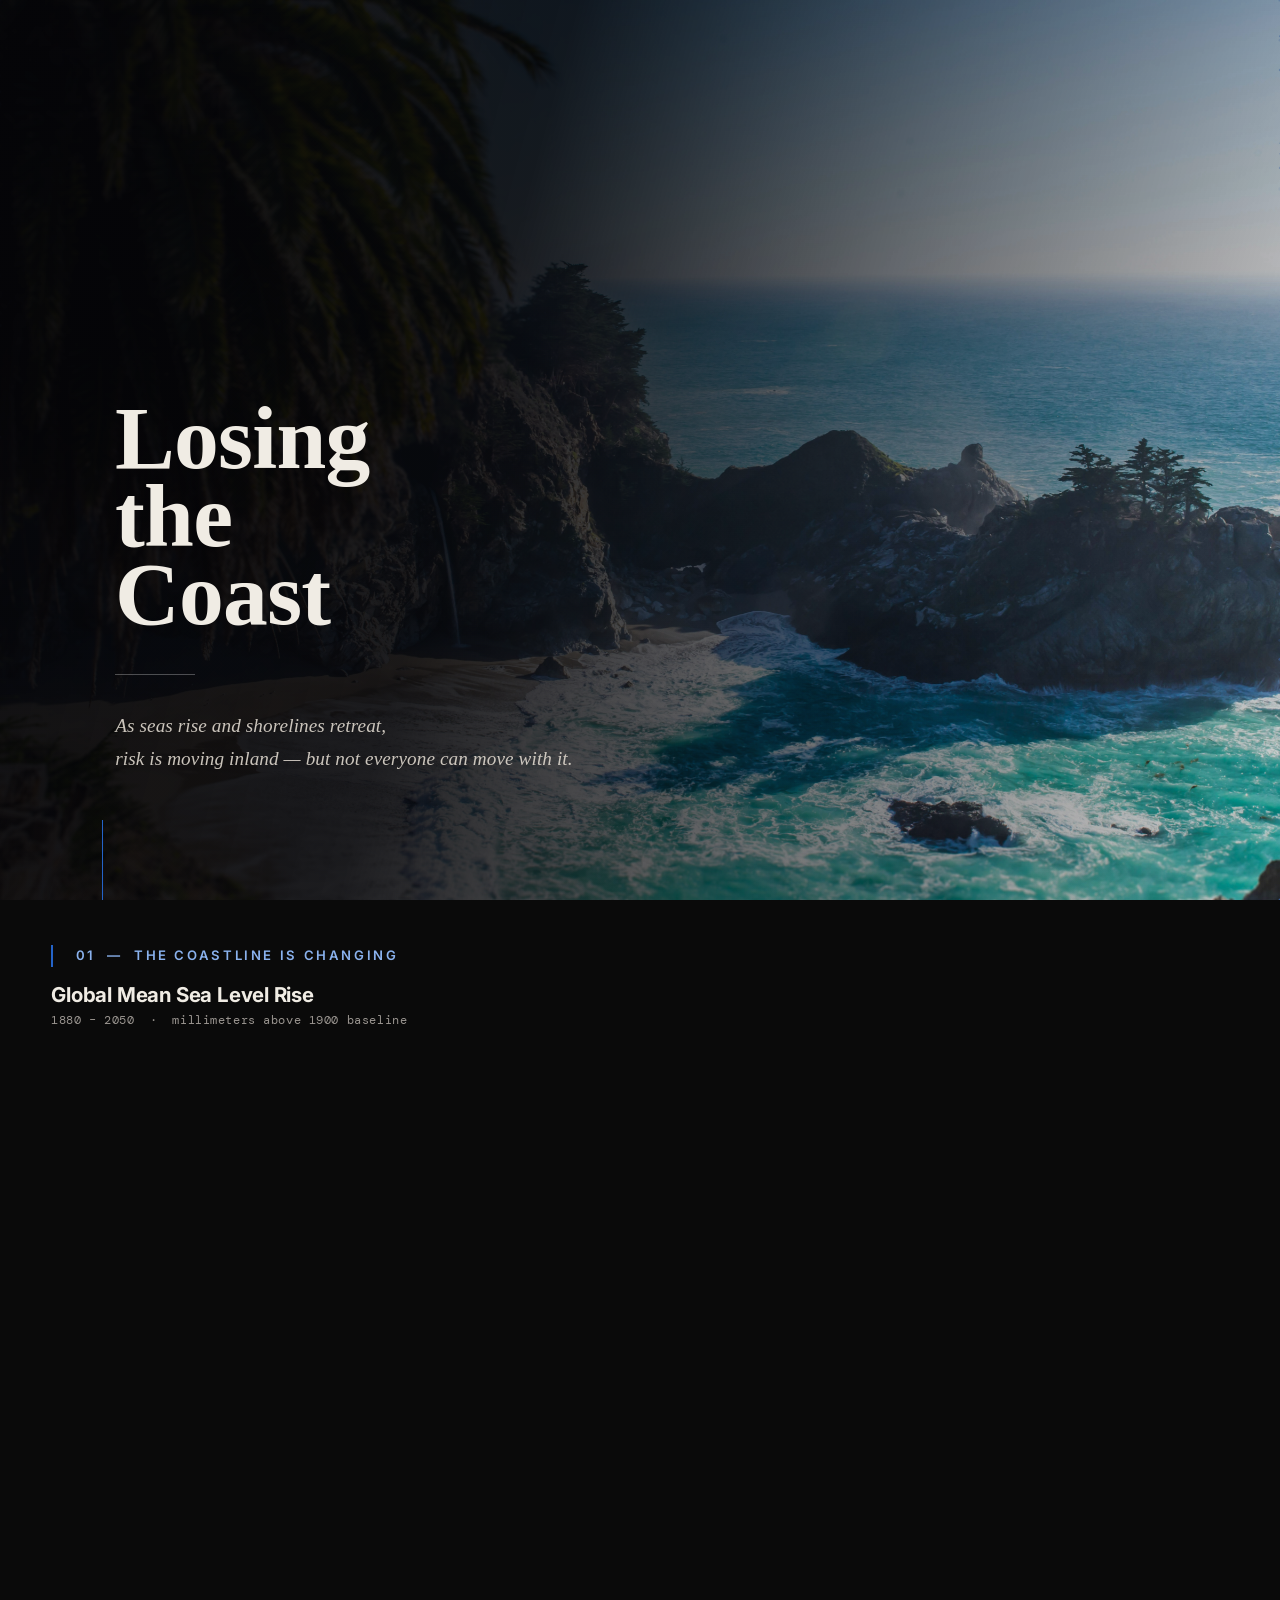
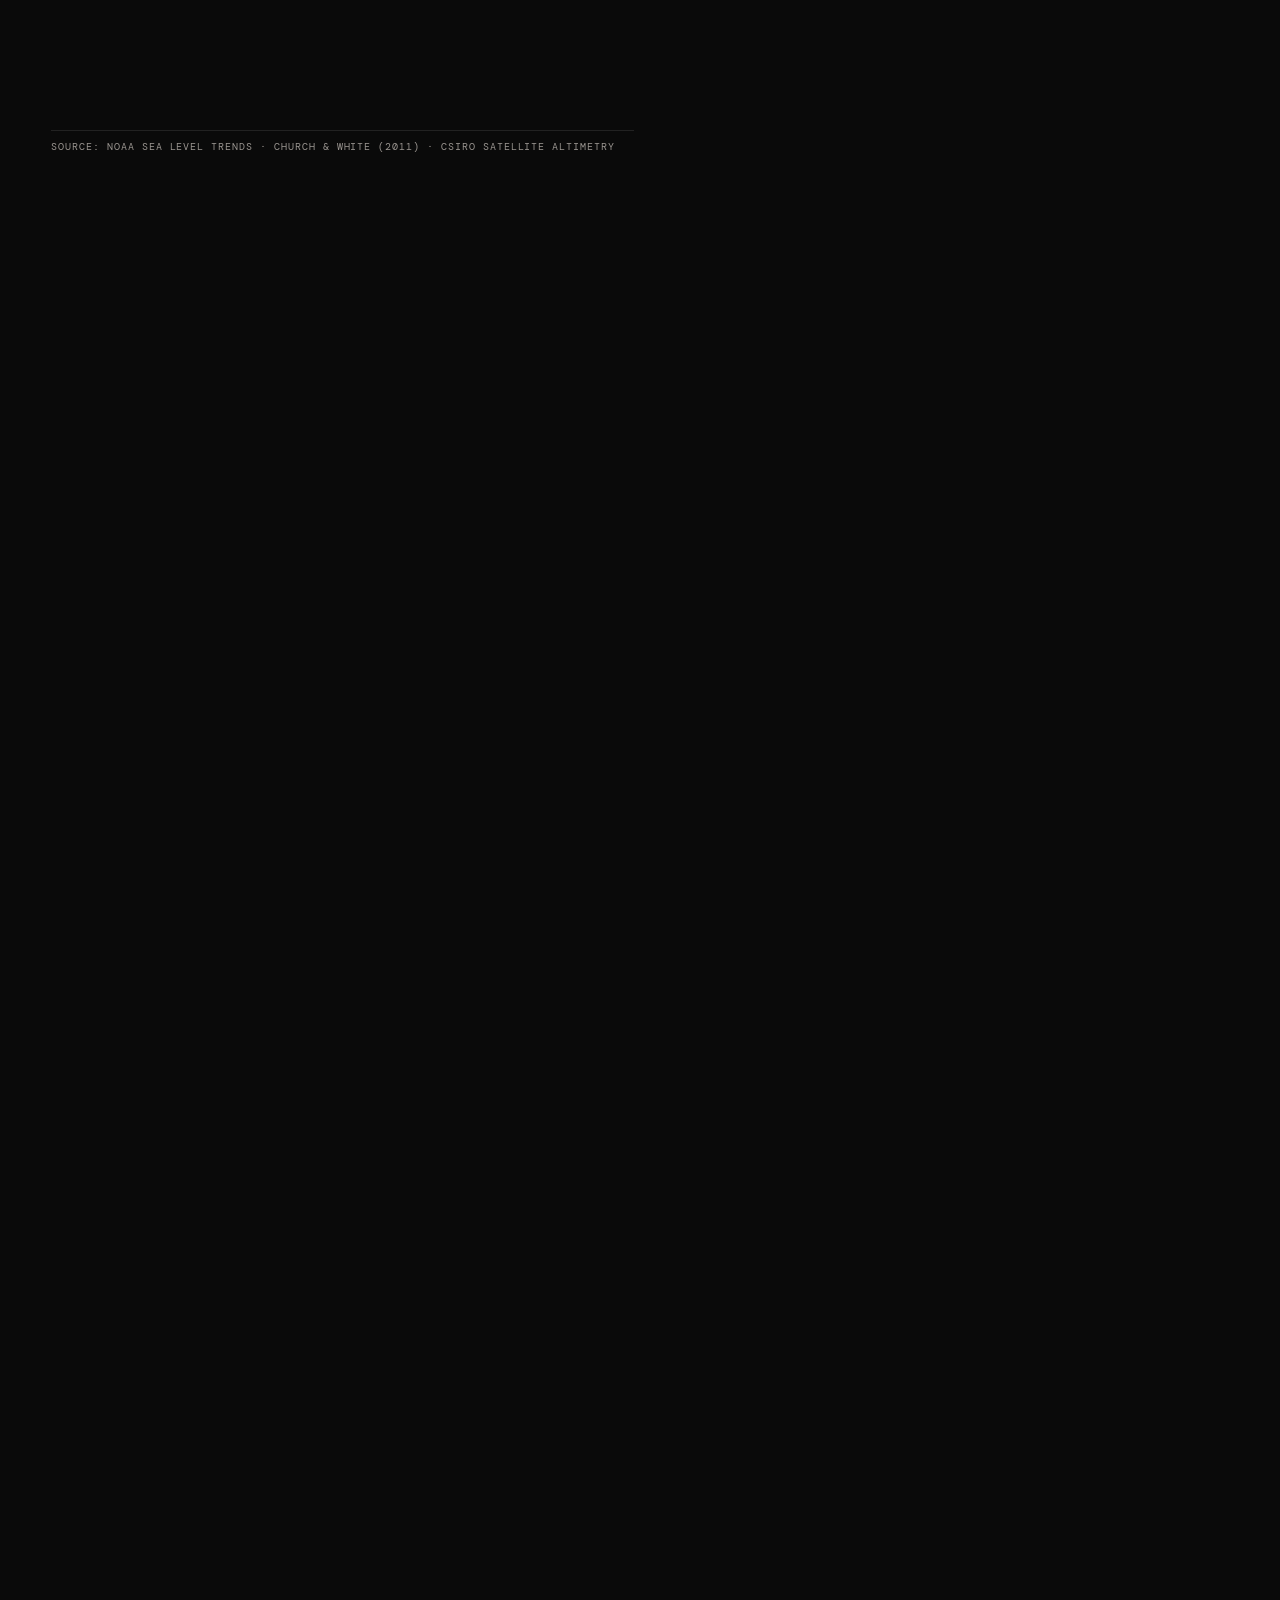
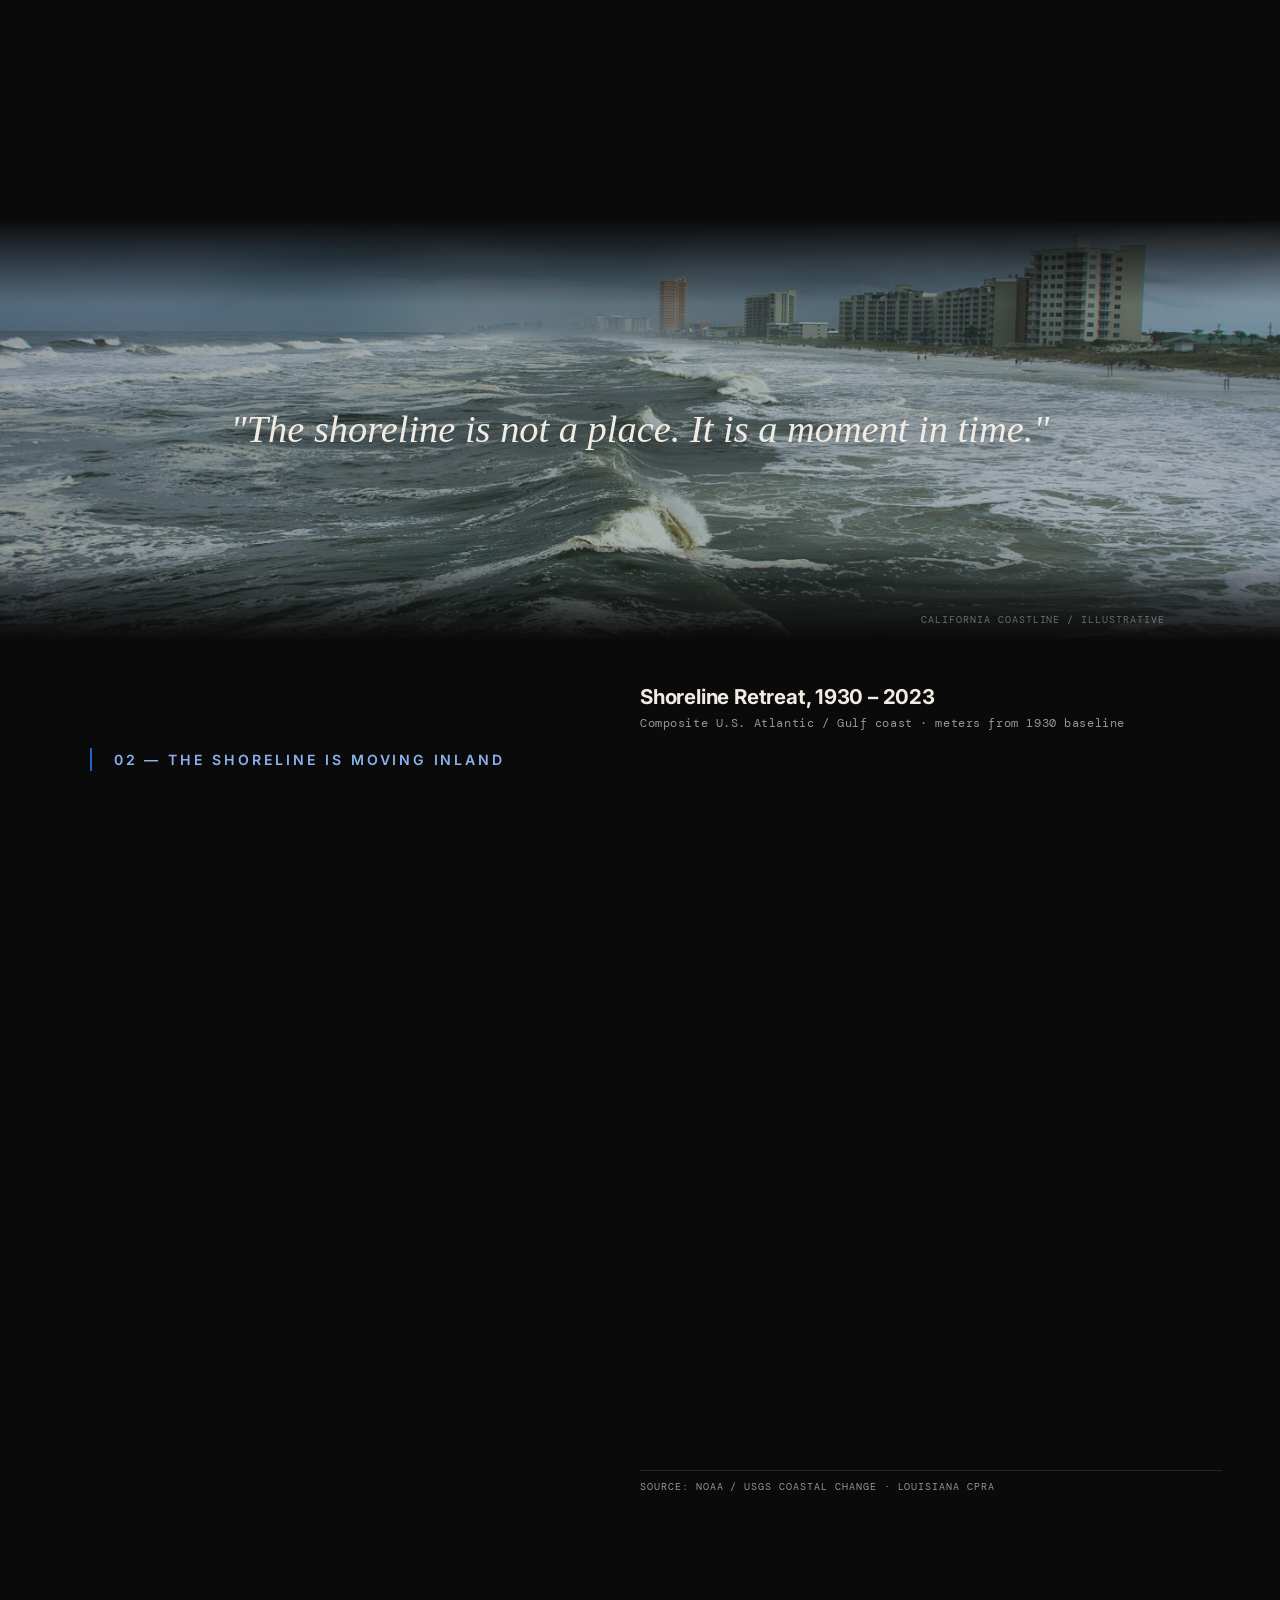
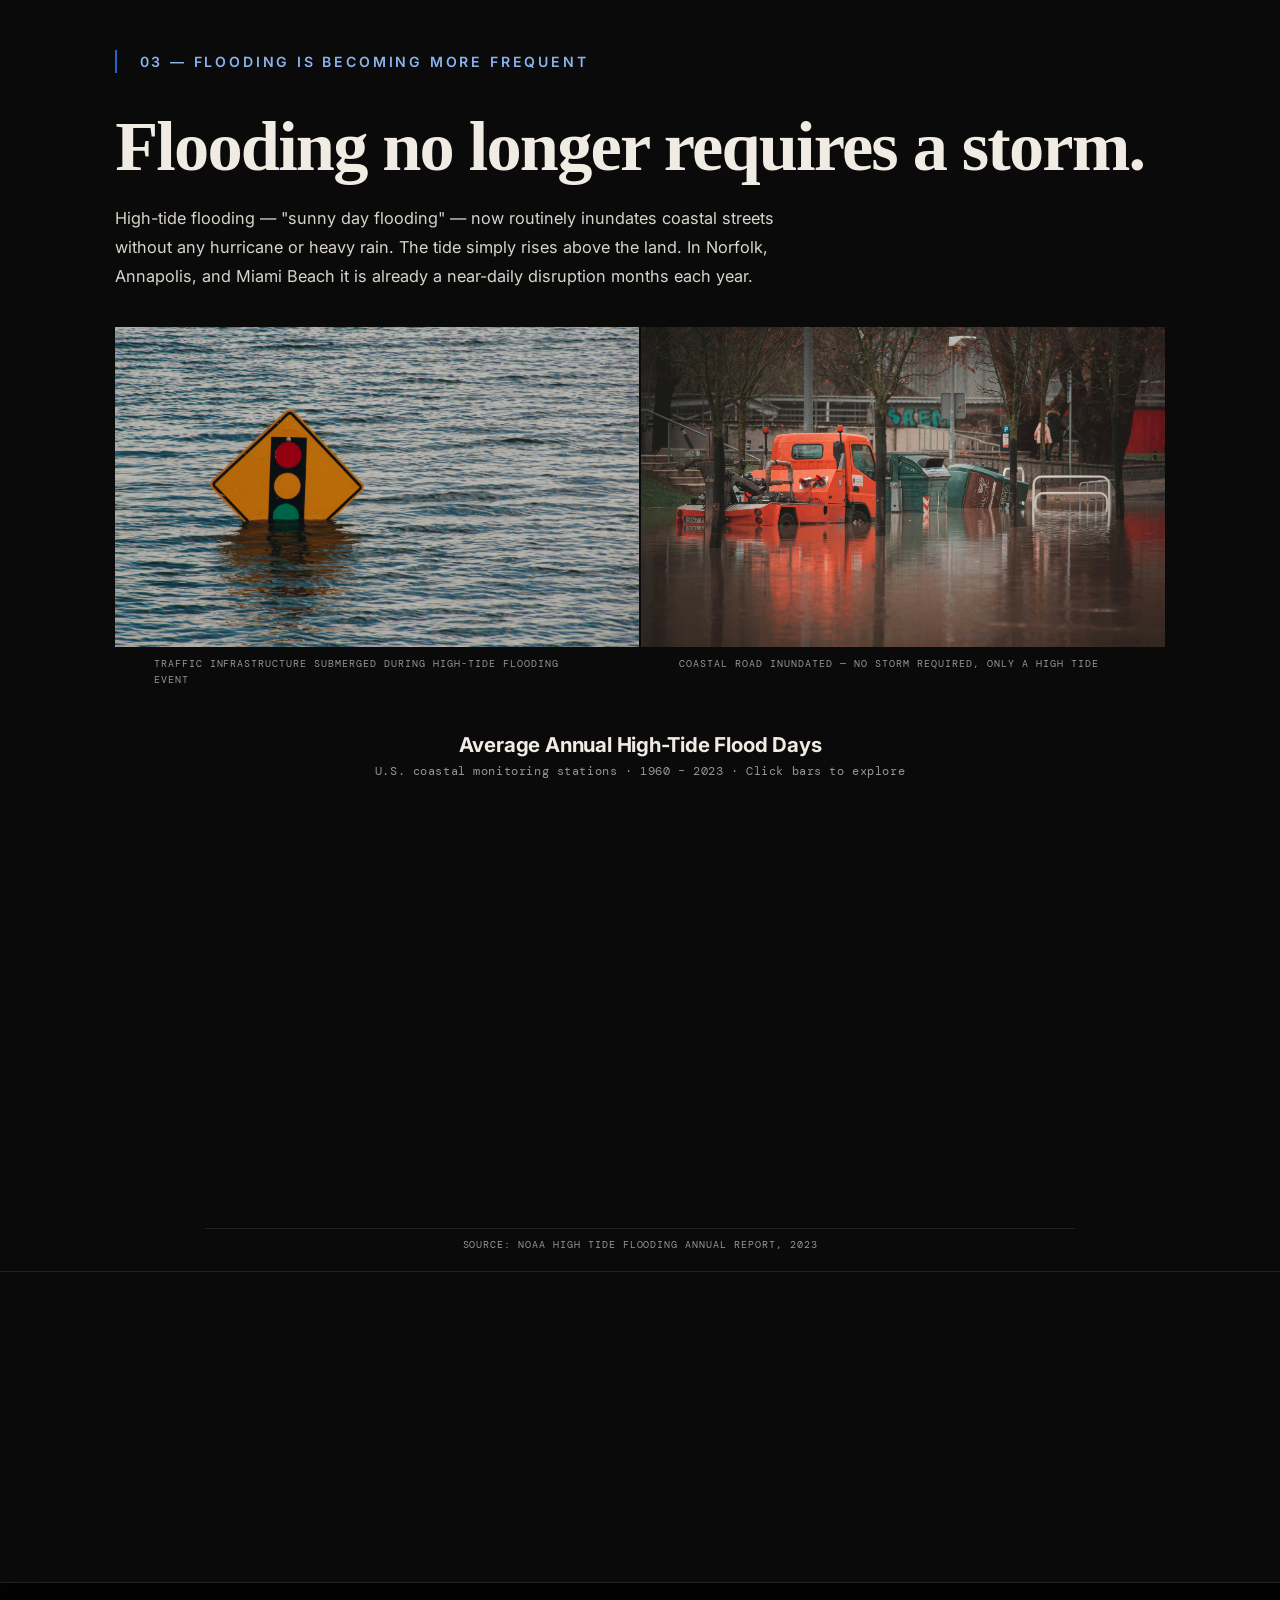
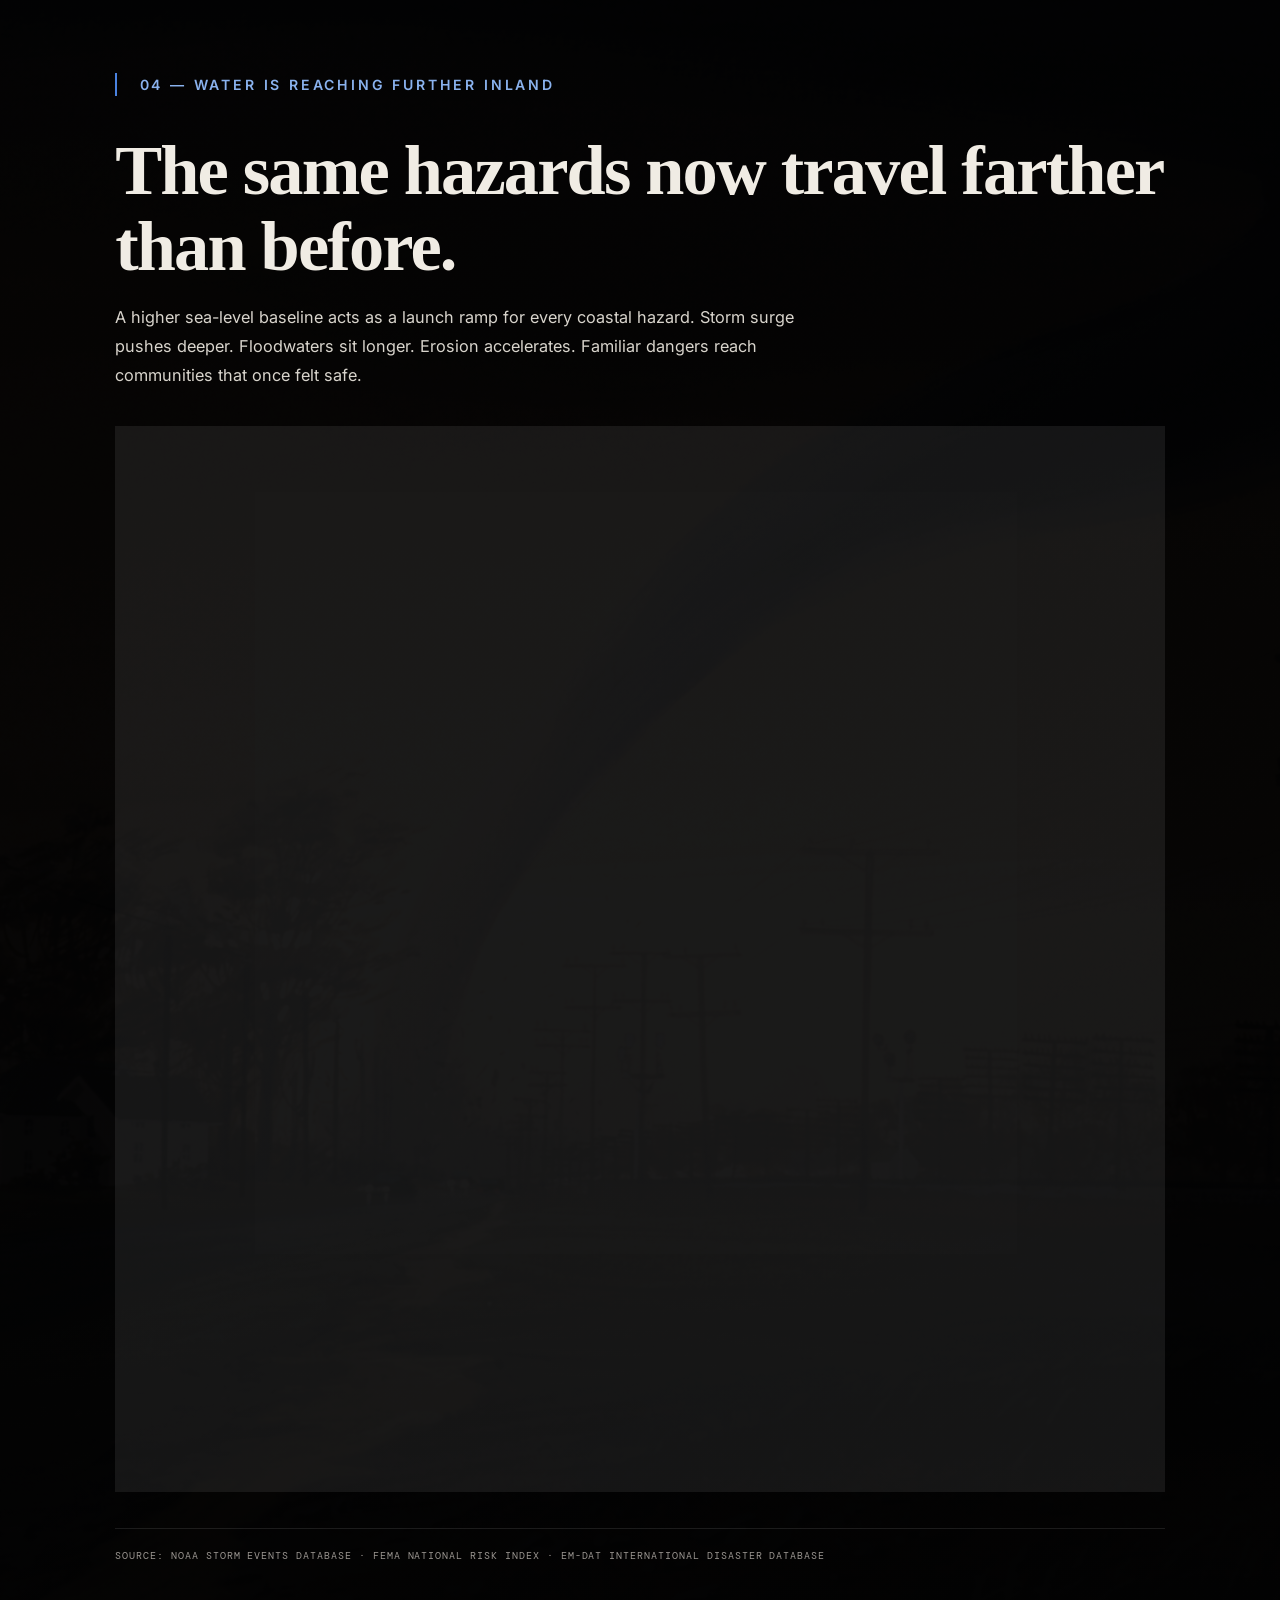
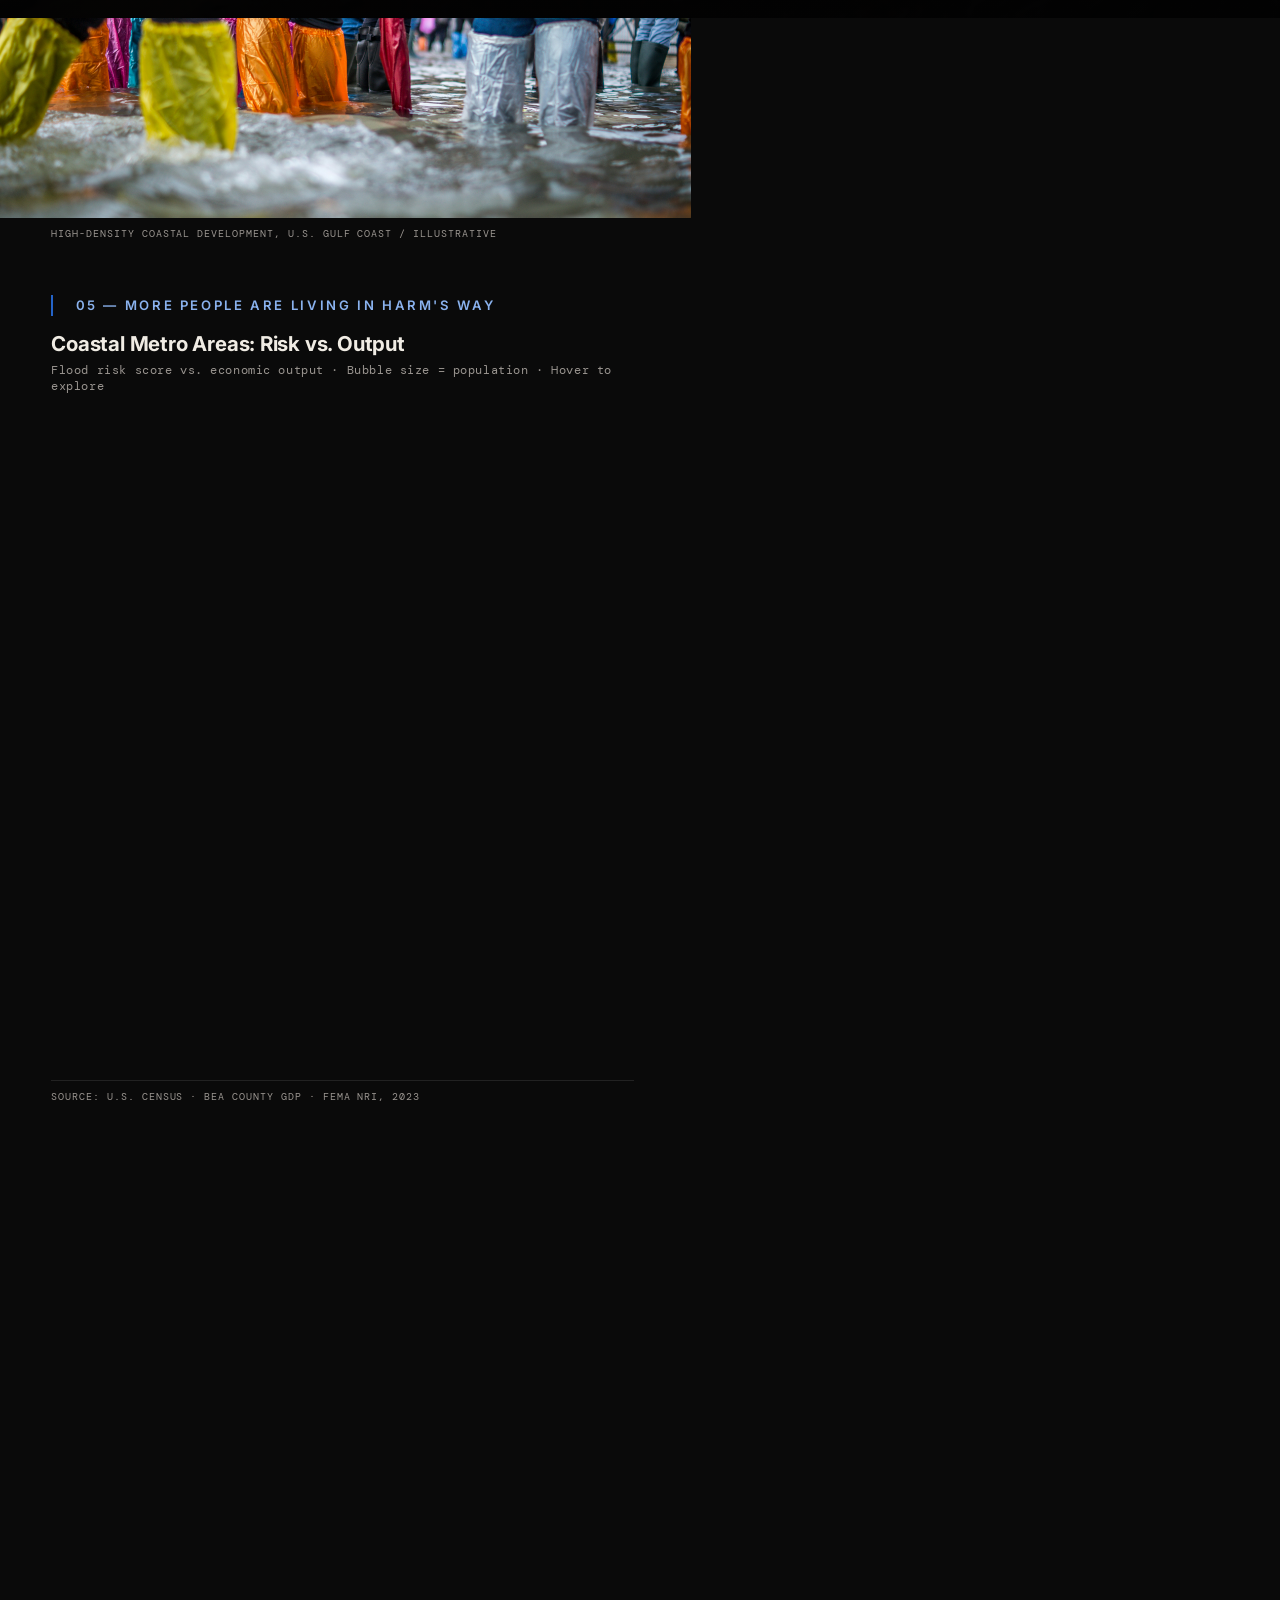
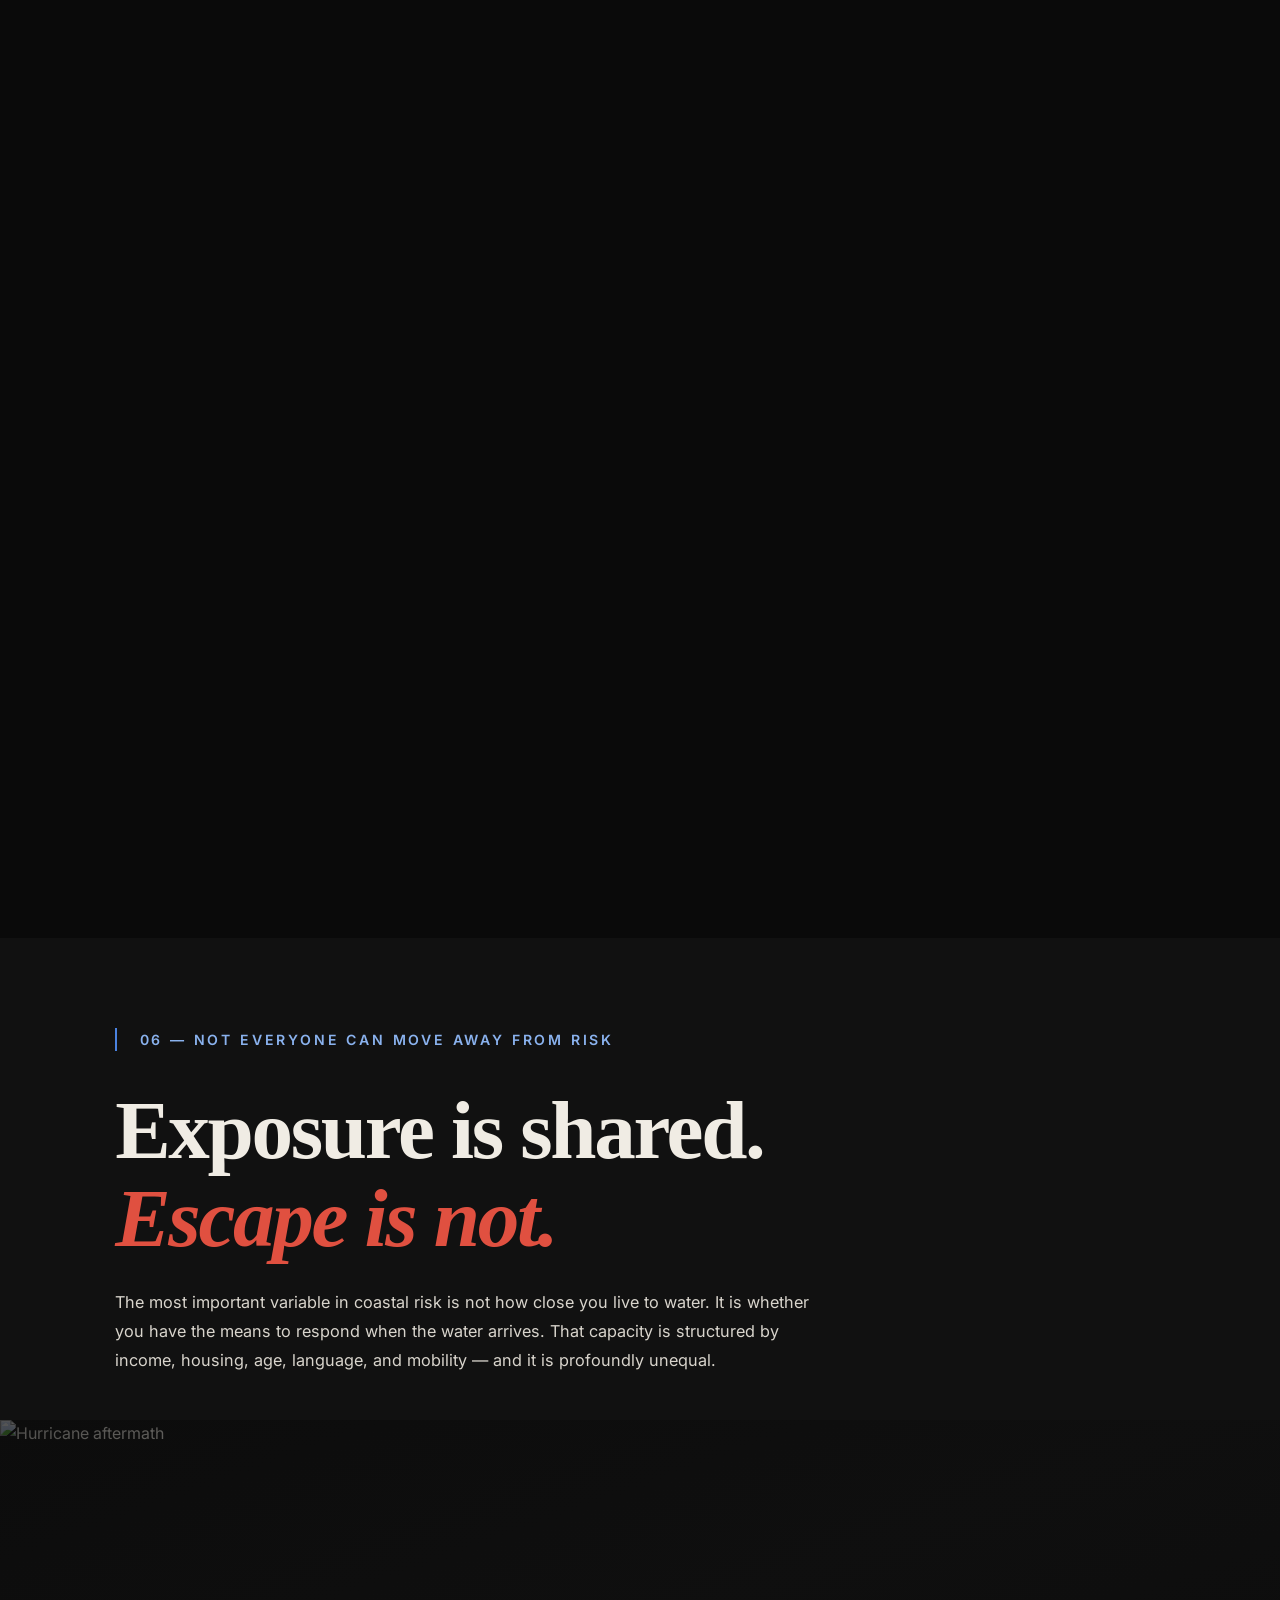
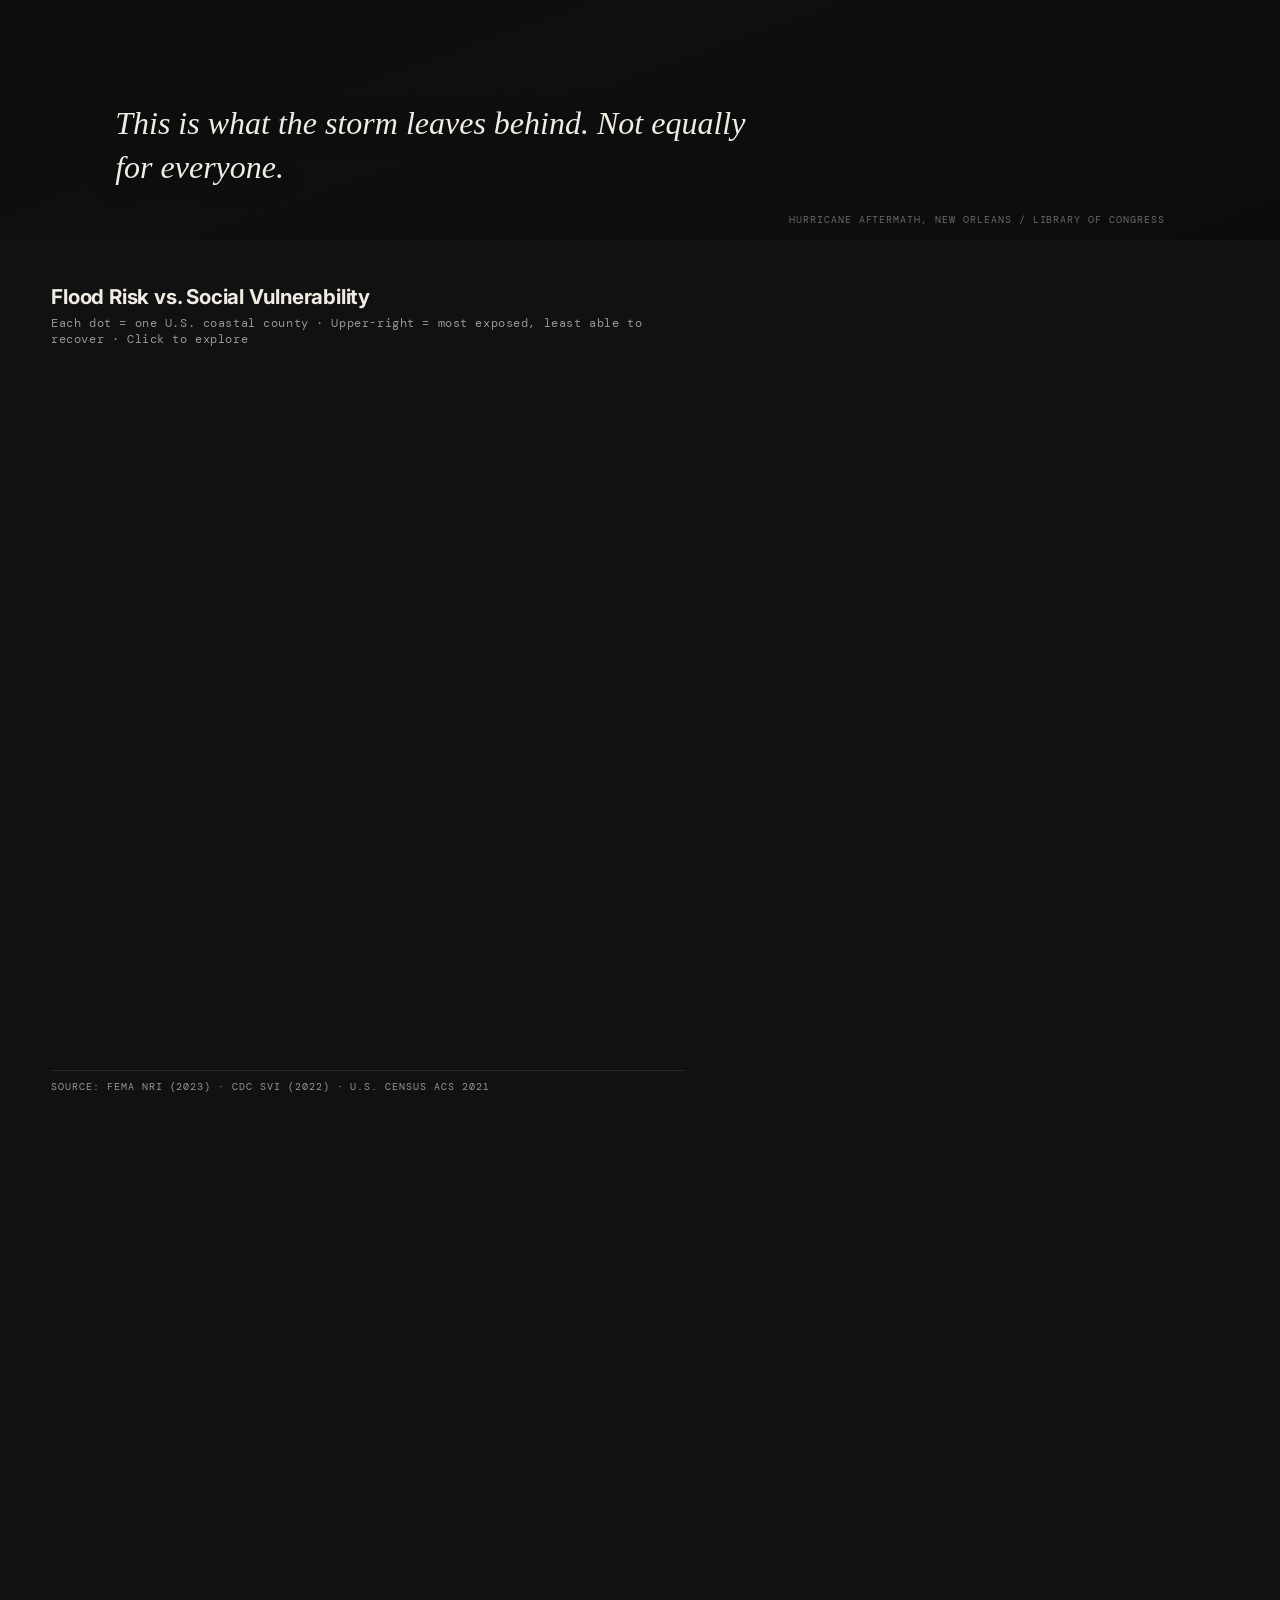
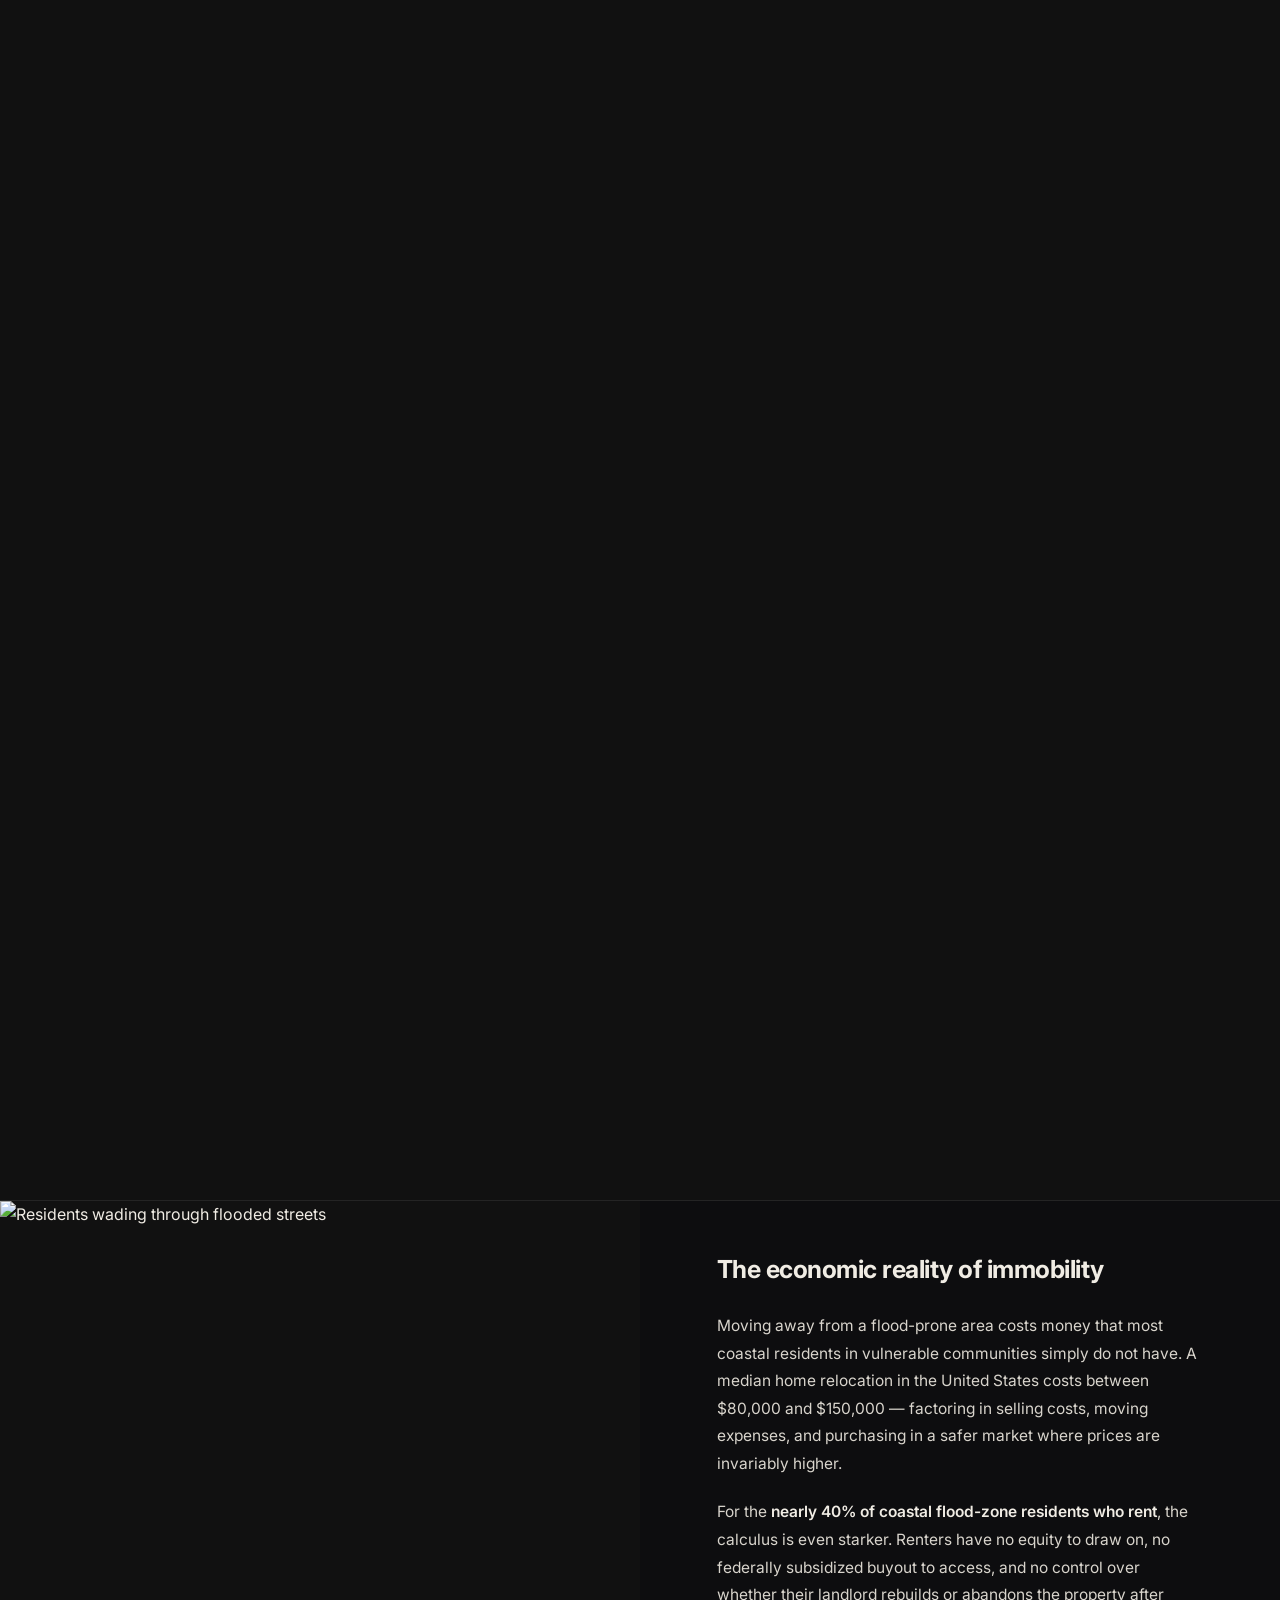
==== commit 1a715b54: "2" ====
--- a/index.html
+++ b/index.html
@@ -342,7 +342,7 @@
      PHOTO DIVIDER · bg.jpg · wetlands
      ╚══════════════════════════════════════════╝ -->
 <div class="photo-divider">
-  <img src="bg.jpg" class="photo-divider-img" alt="Wetlands"/>
+  <img src="Wetland.jpg" class="photo-divider-img" alt="Coastal wetlands"/>
   <div class="photo-divider-ink"></div>
   <p class="photo-cap">Coastal wetland marsh — a disappearing natural buffer / Illustrative</p>
 </div>
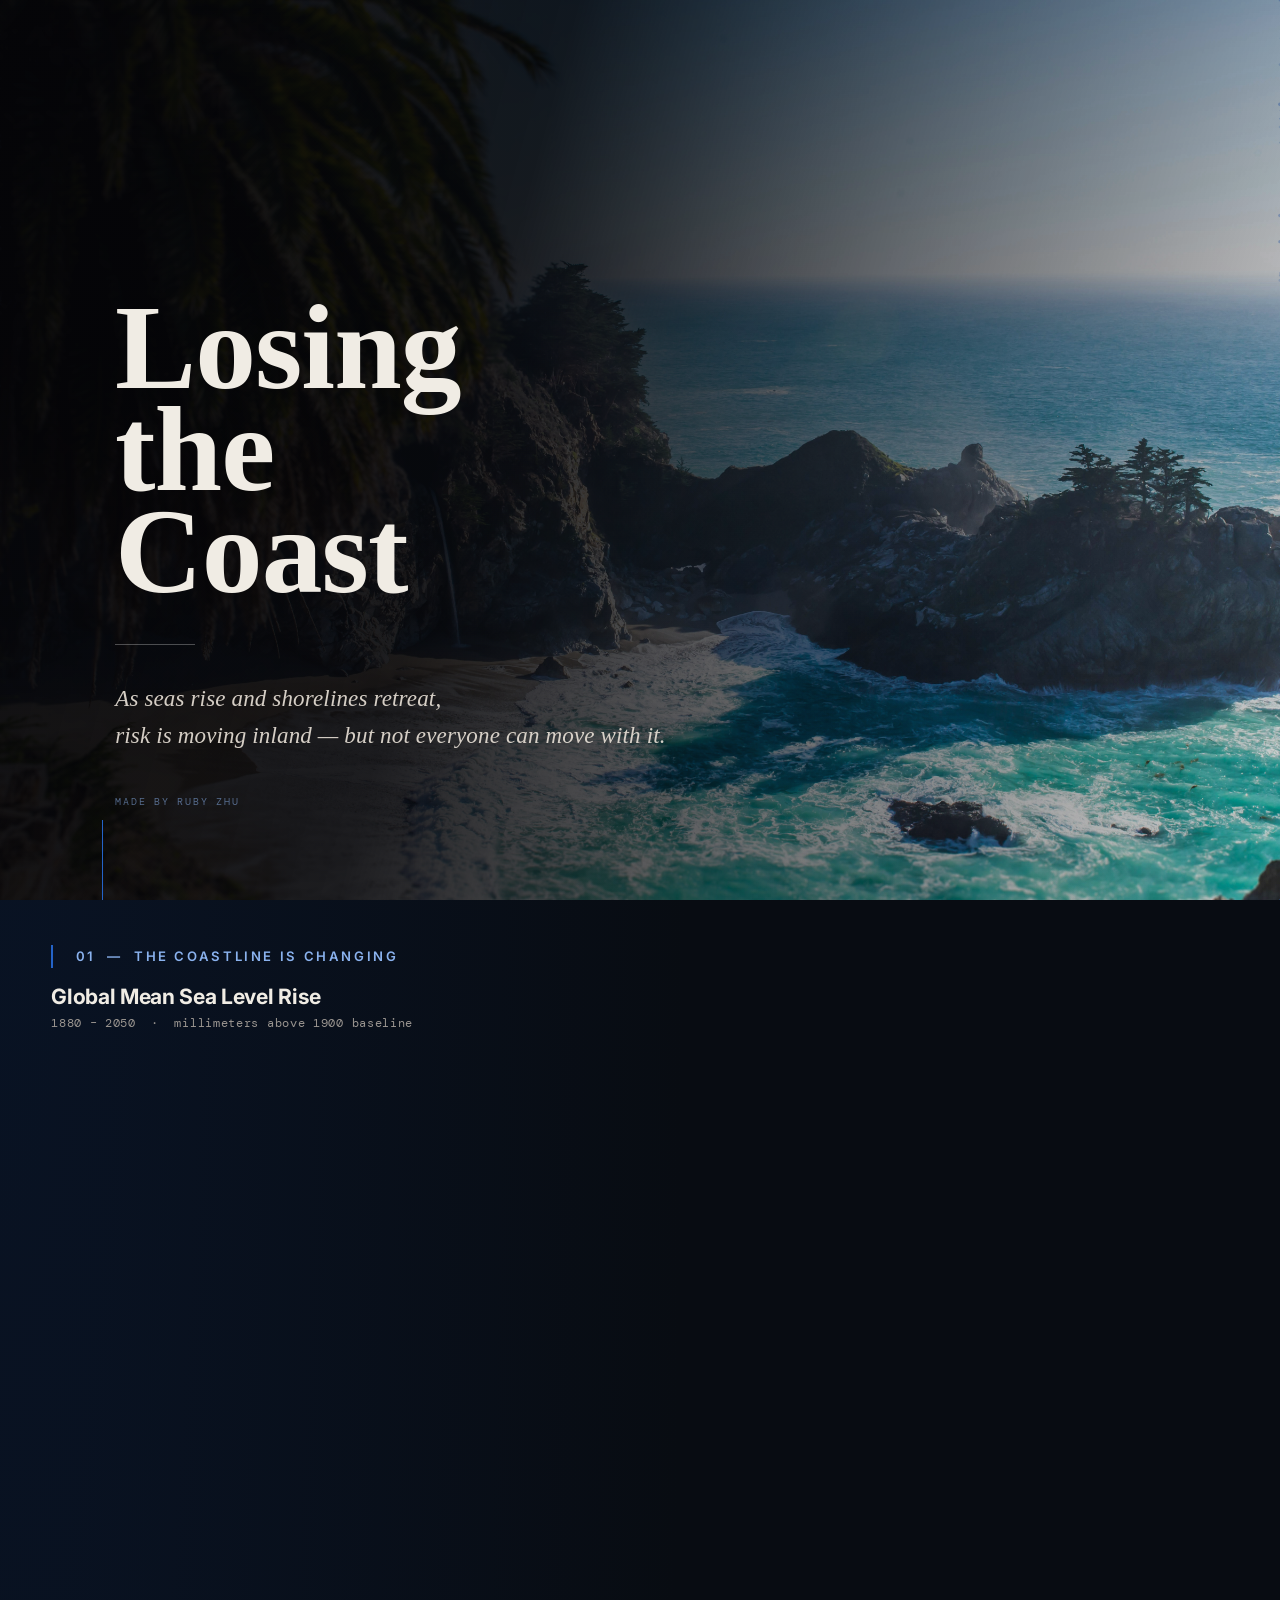
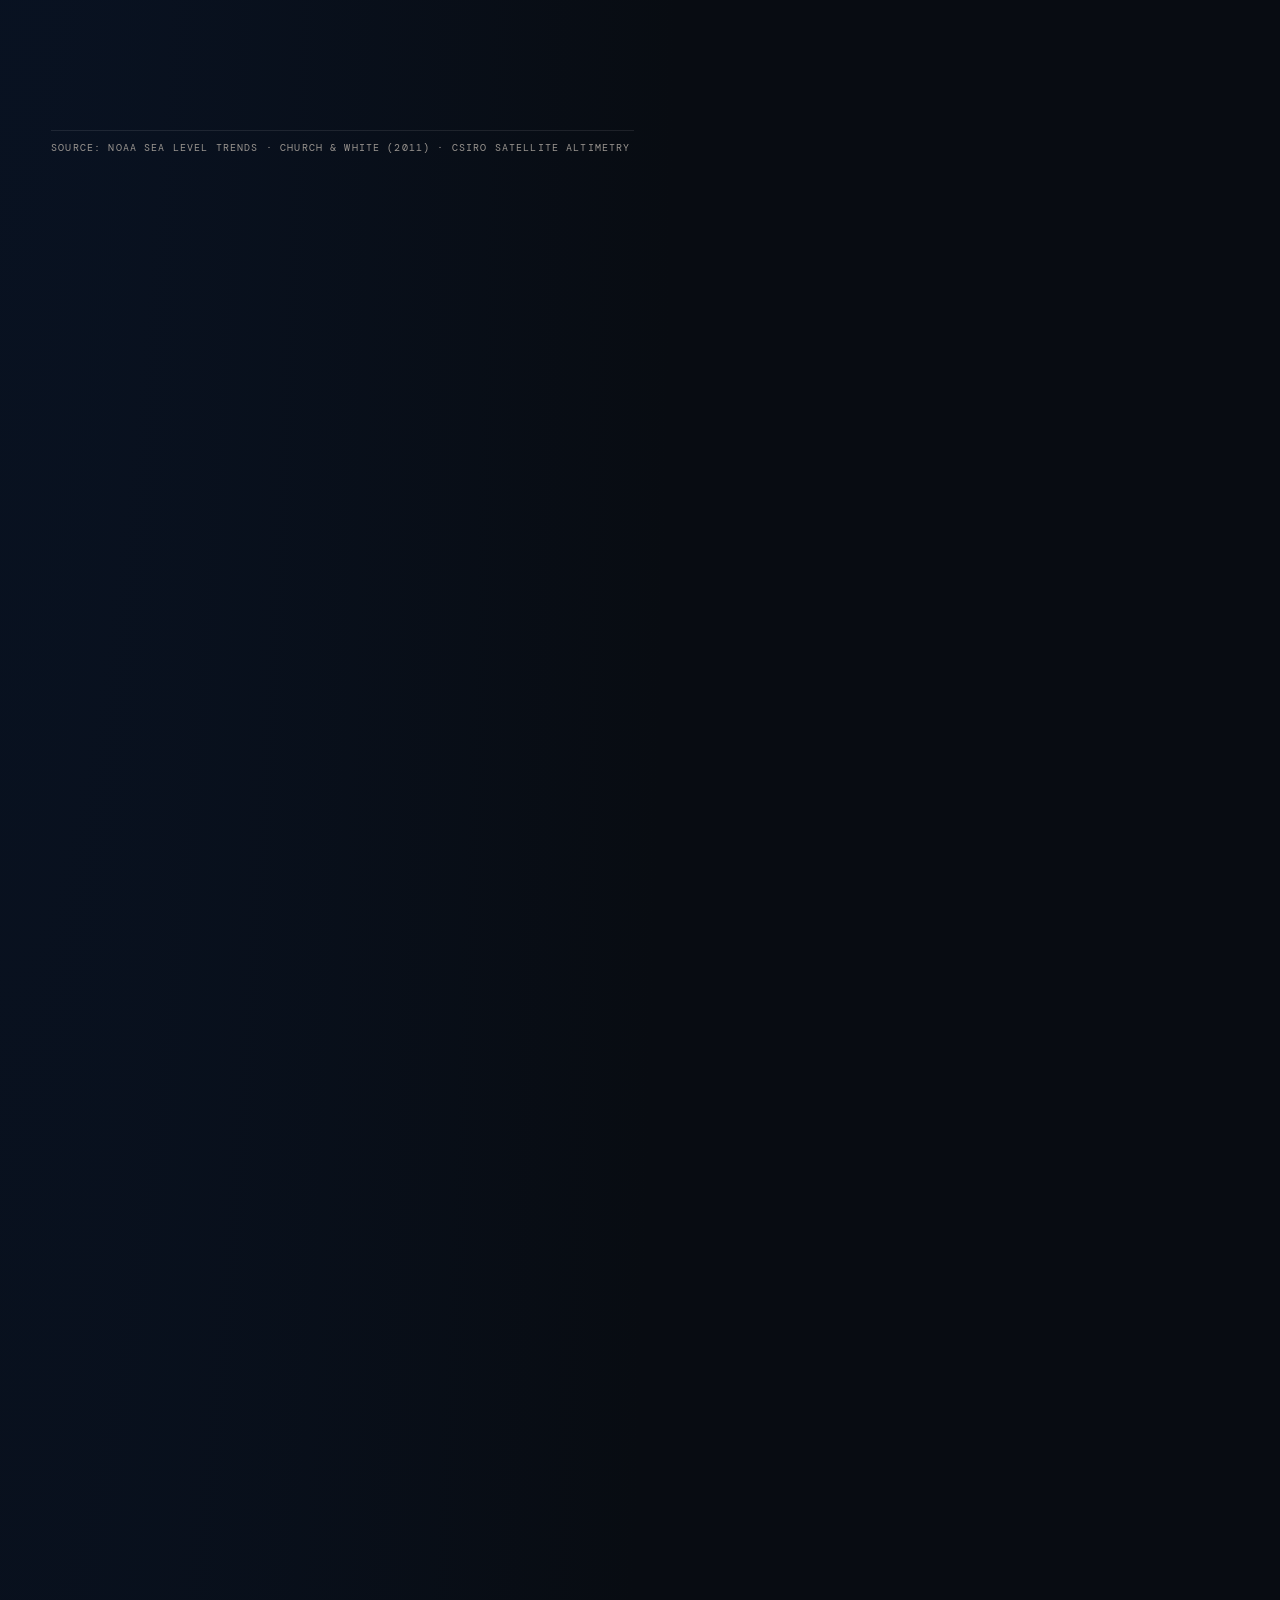
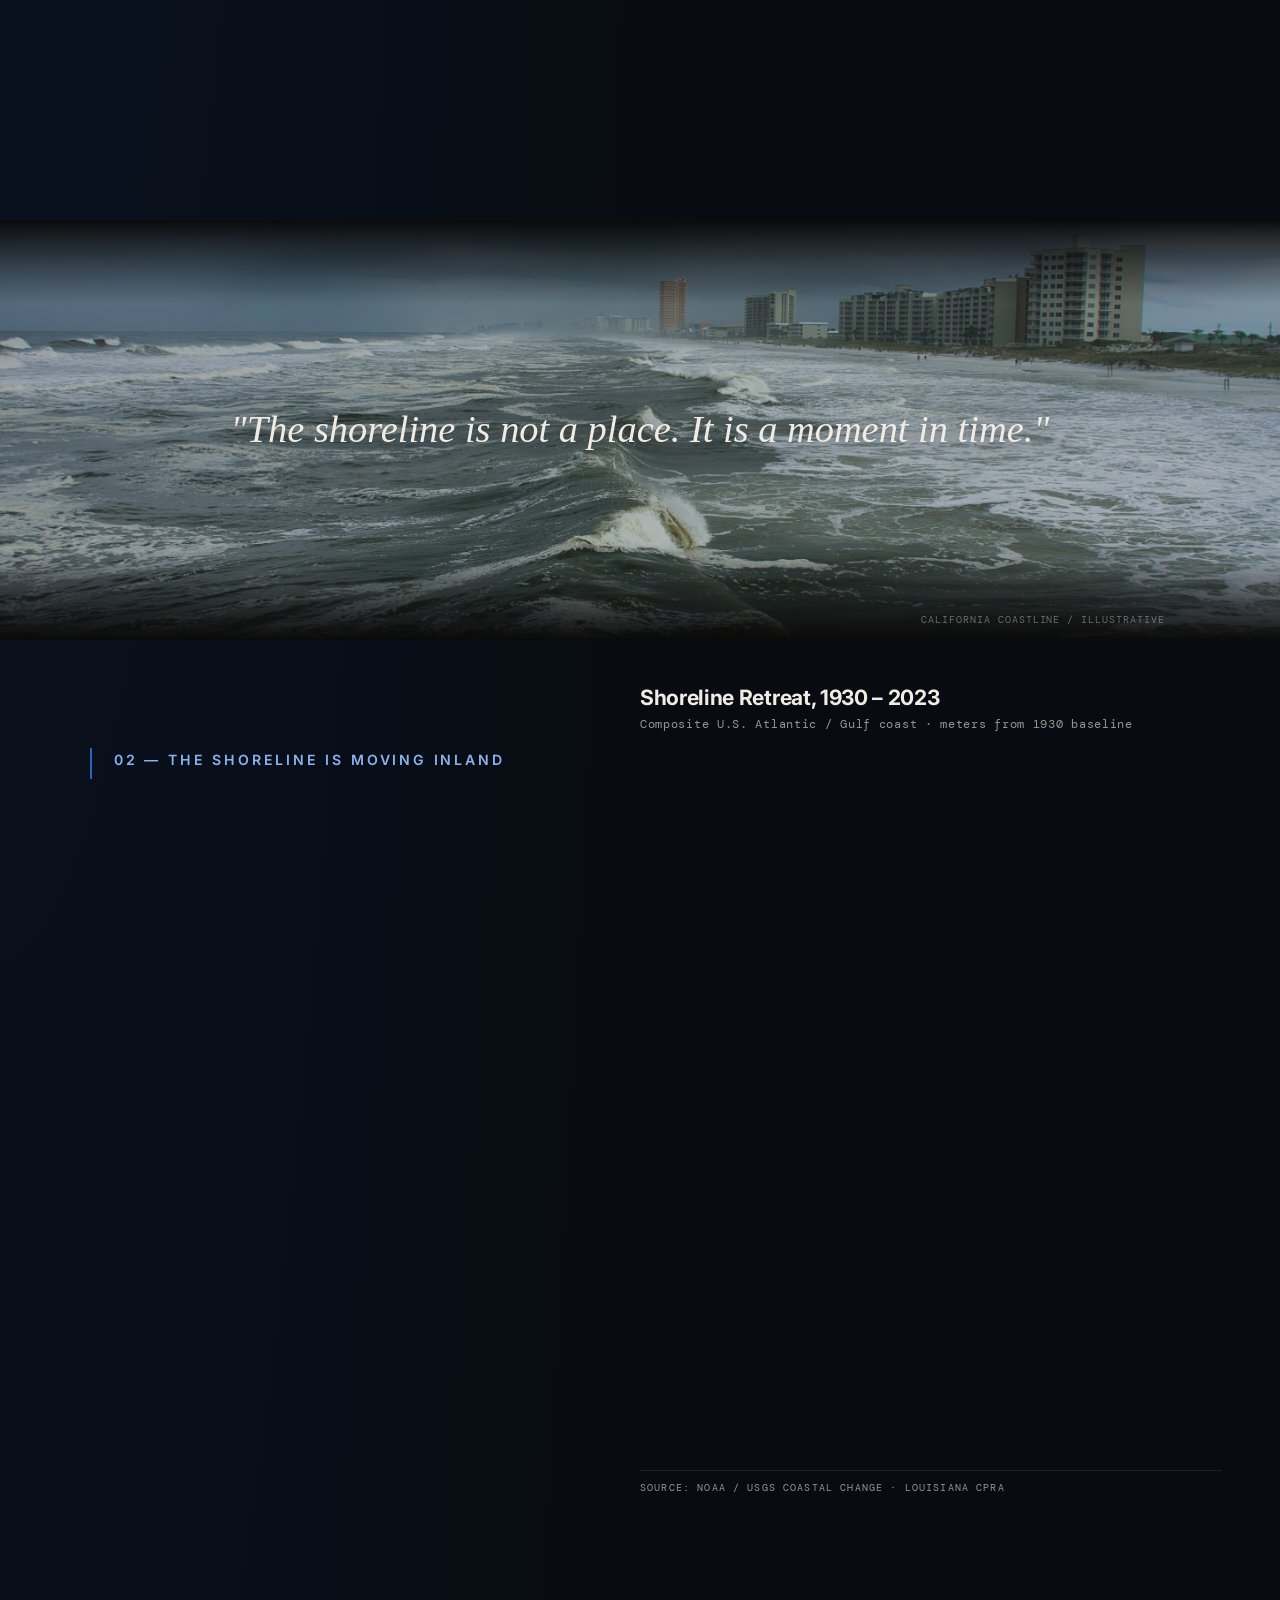
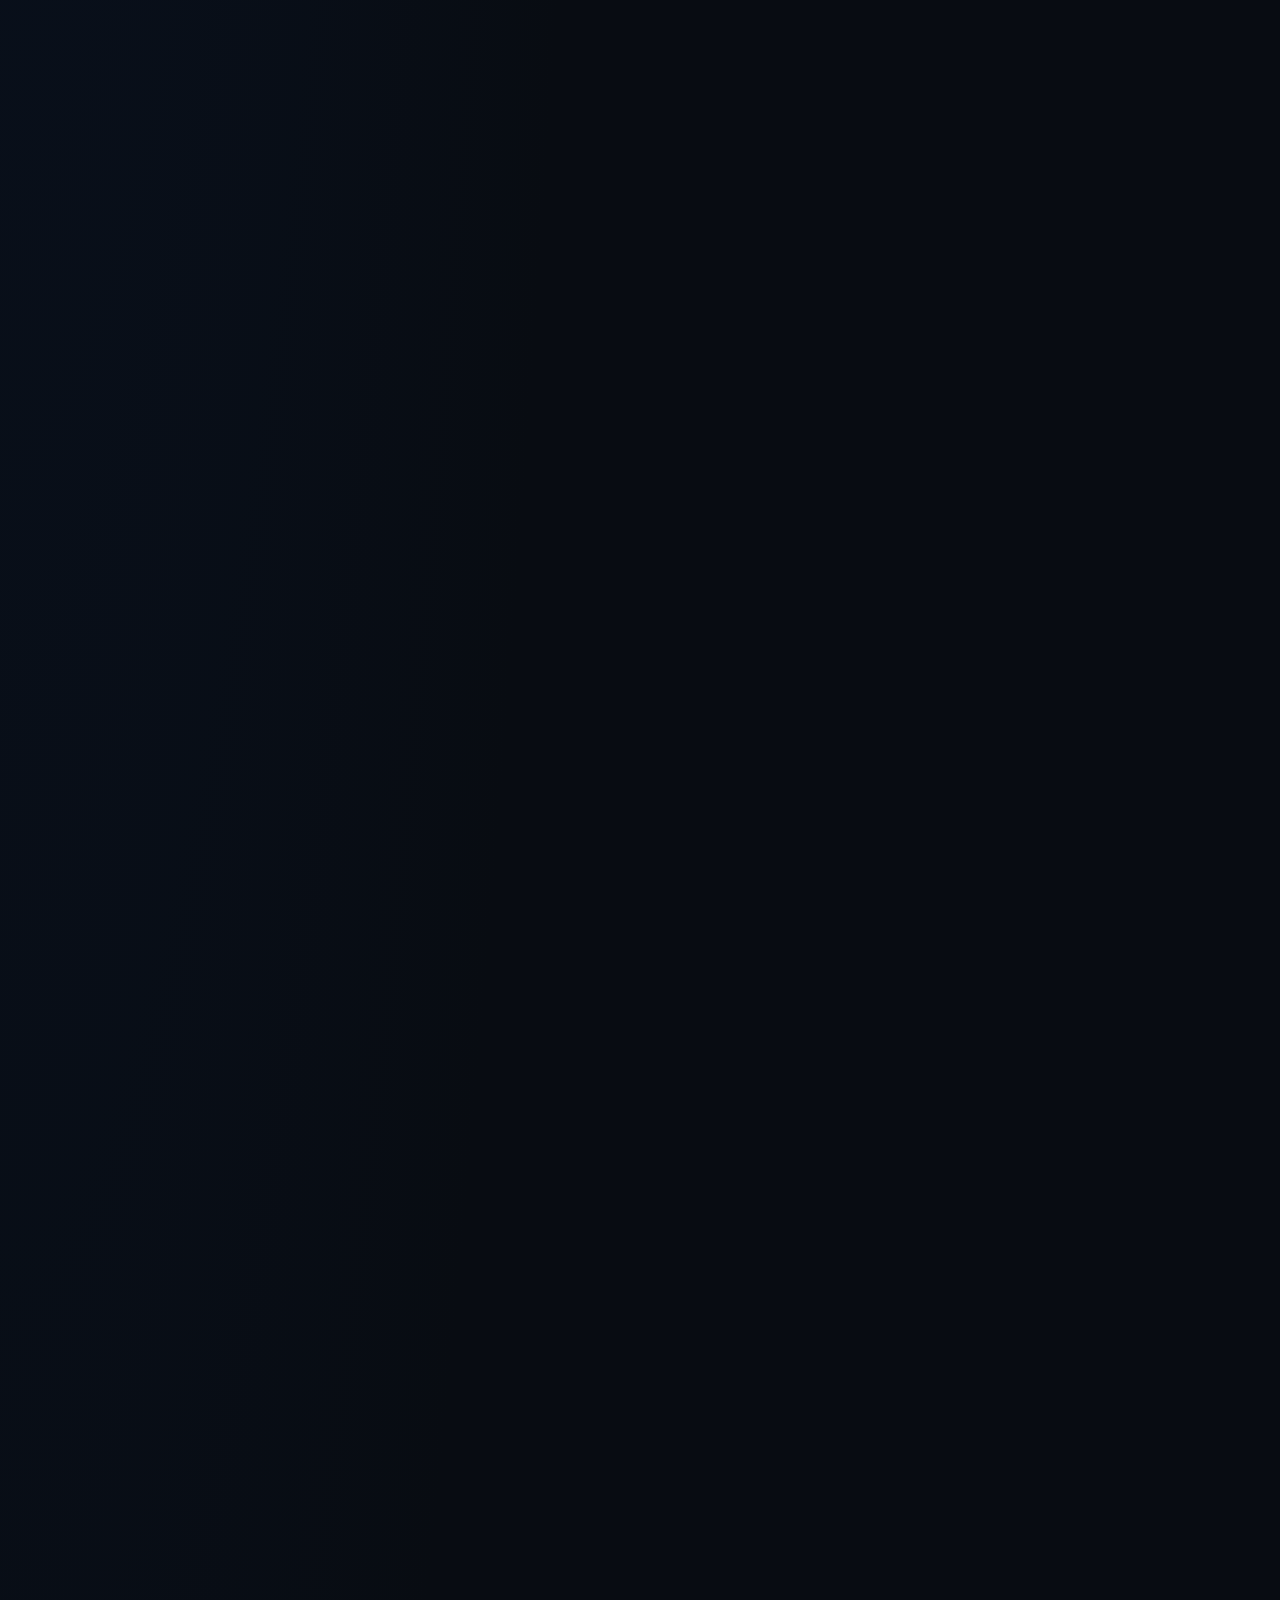
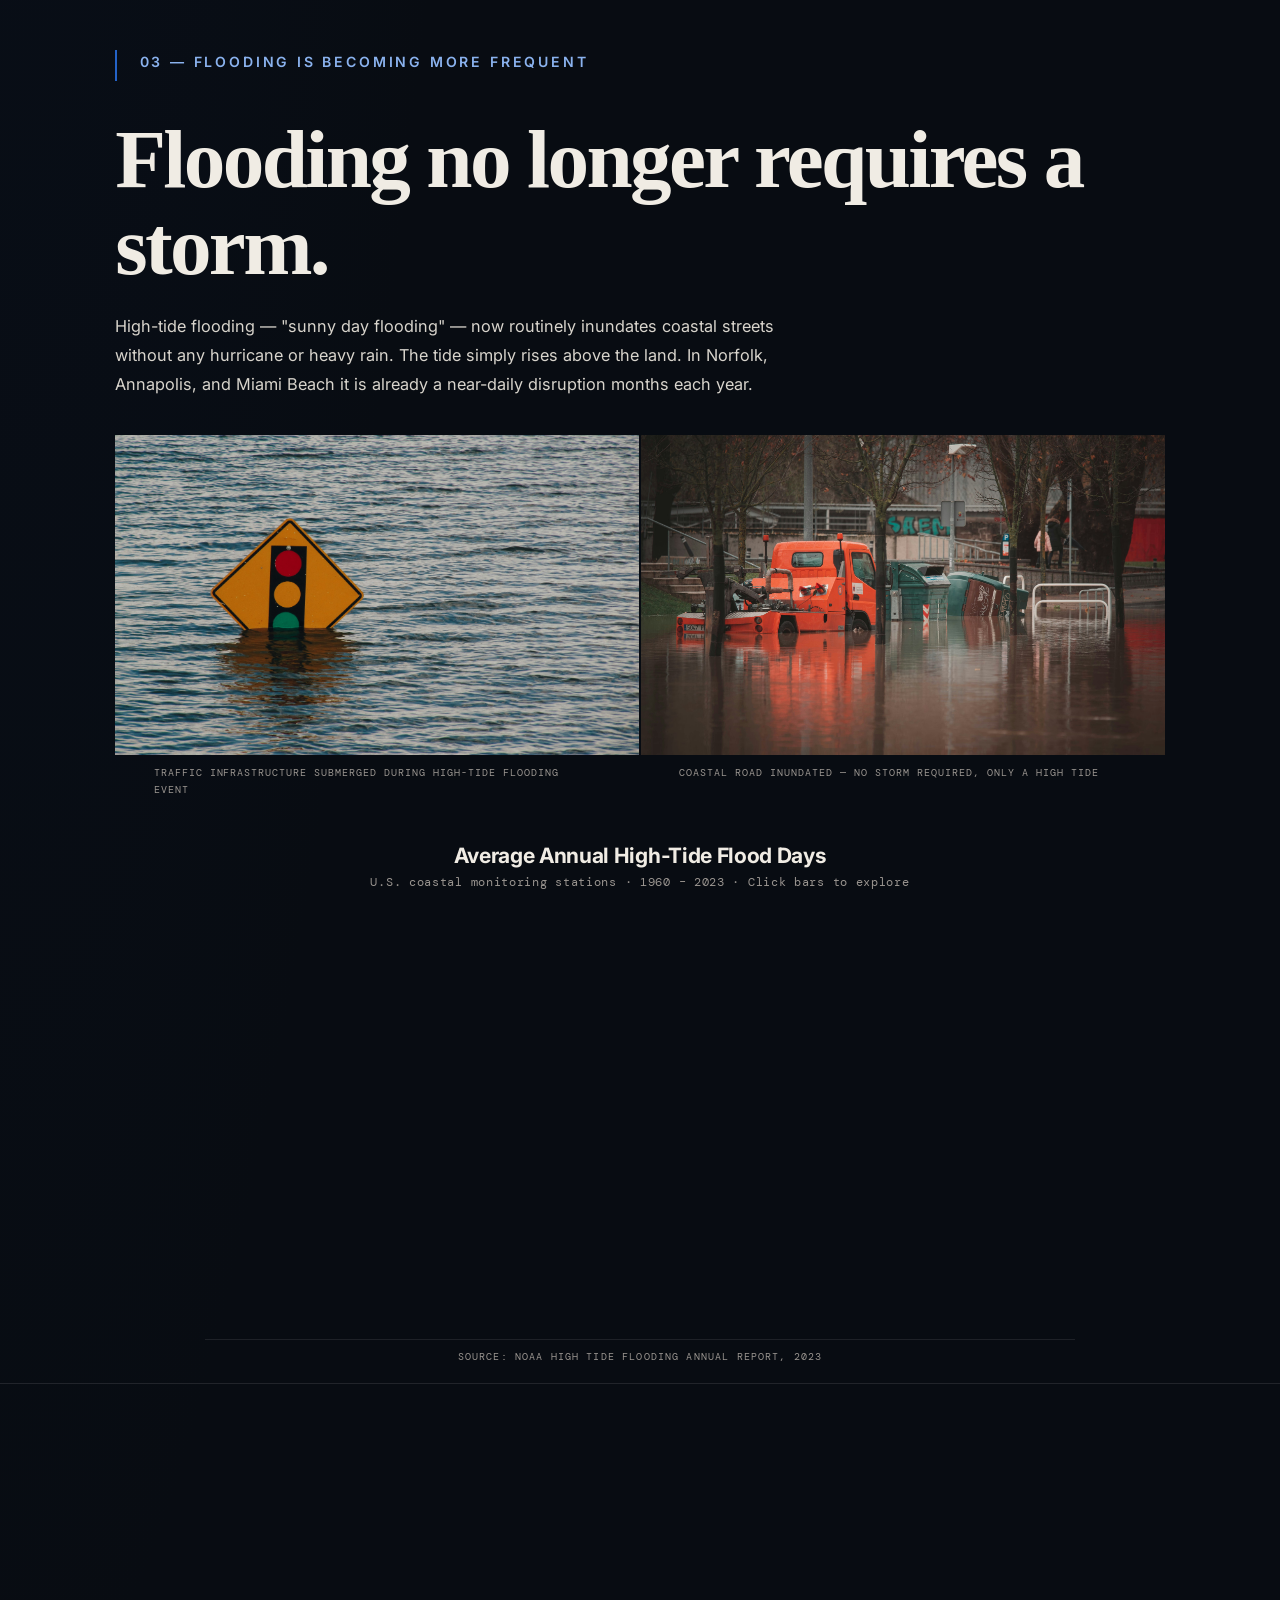
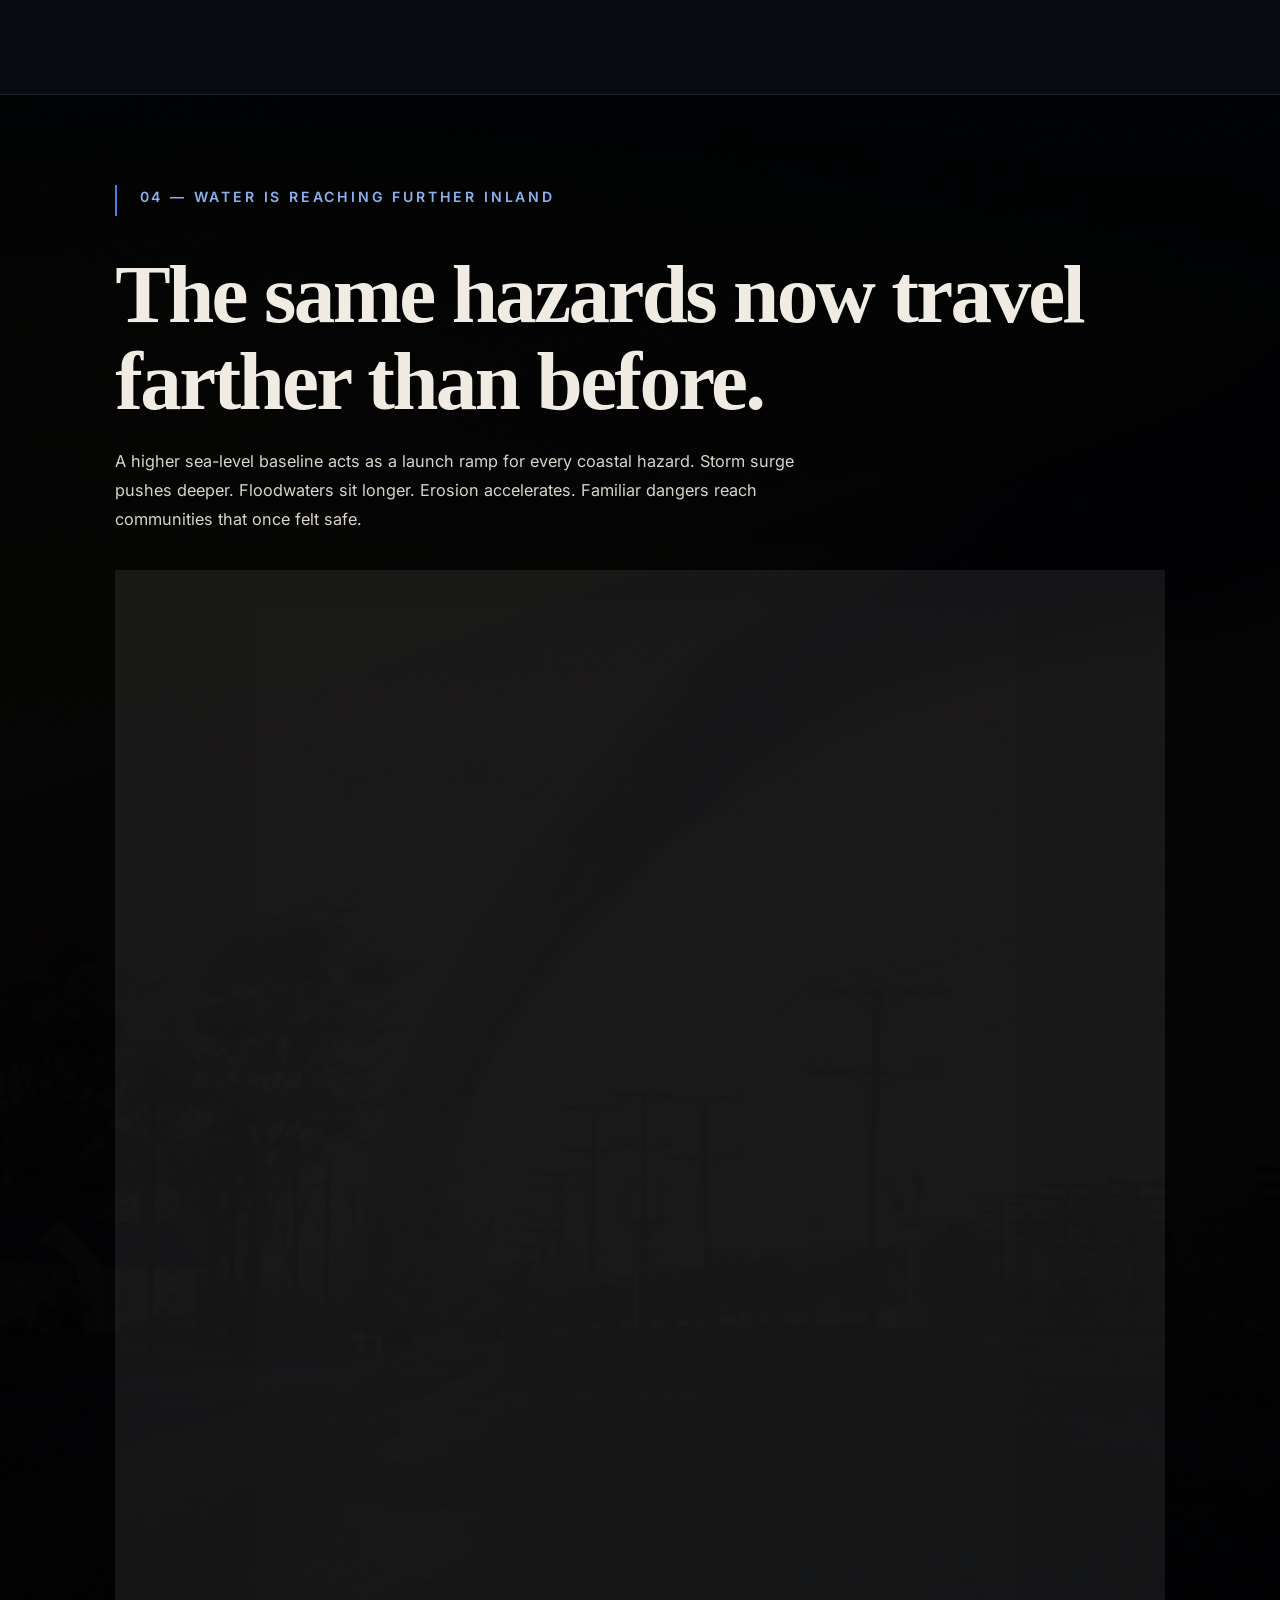
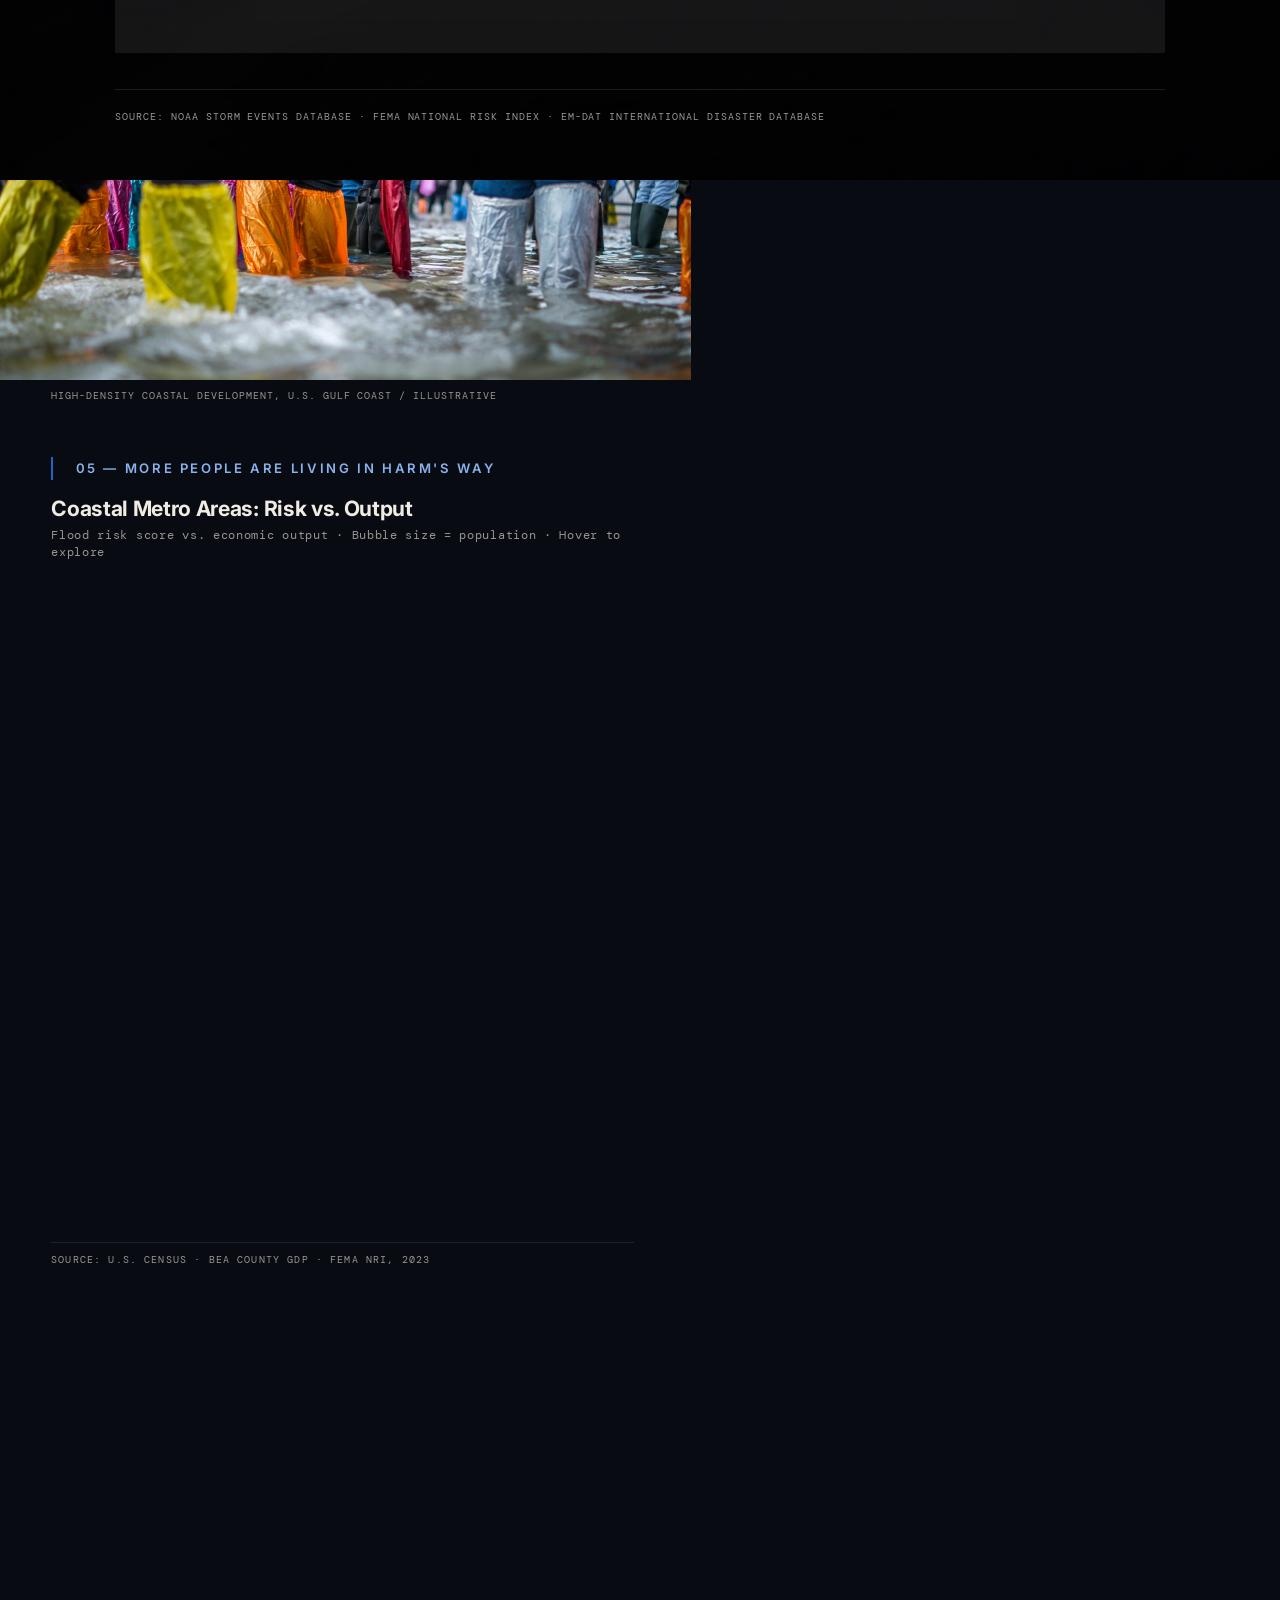
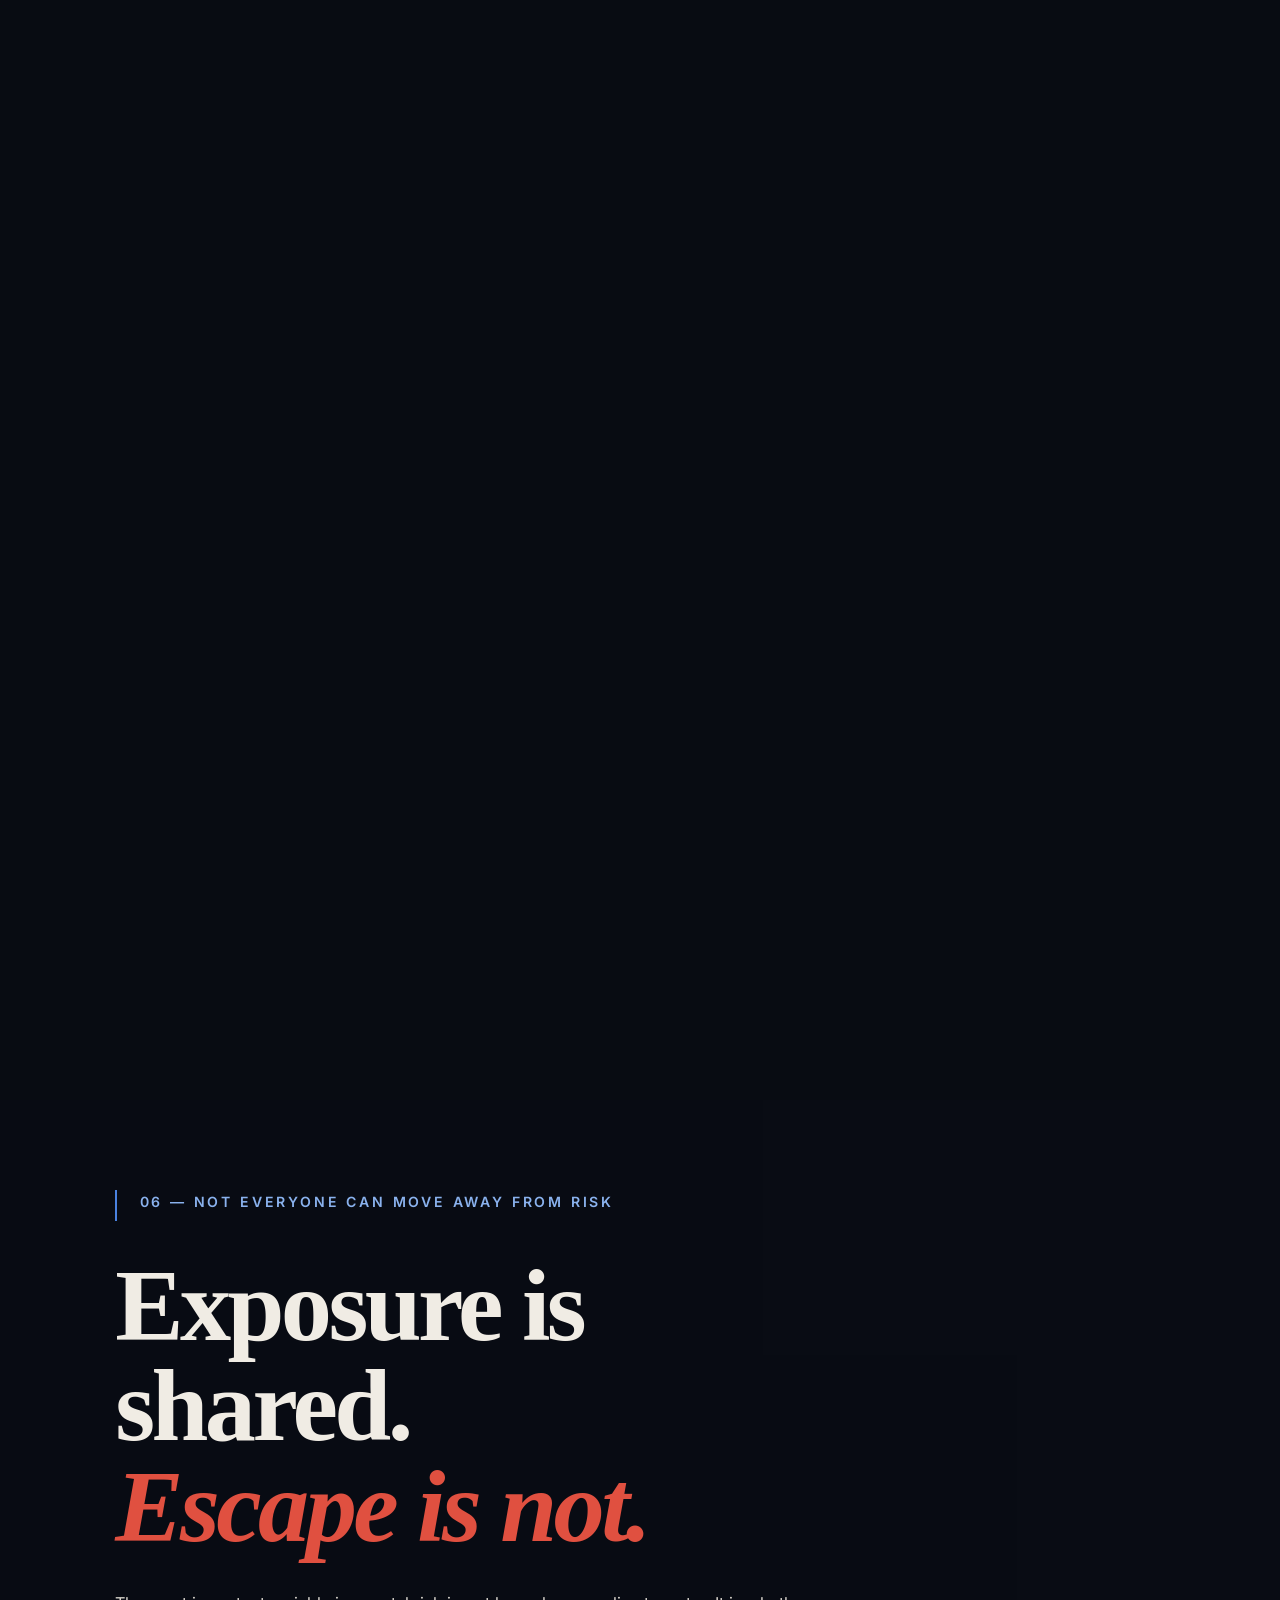
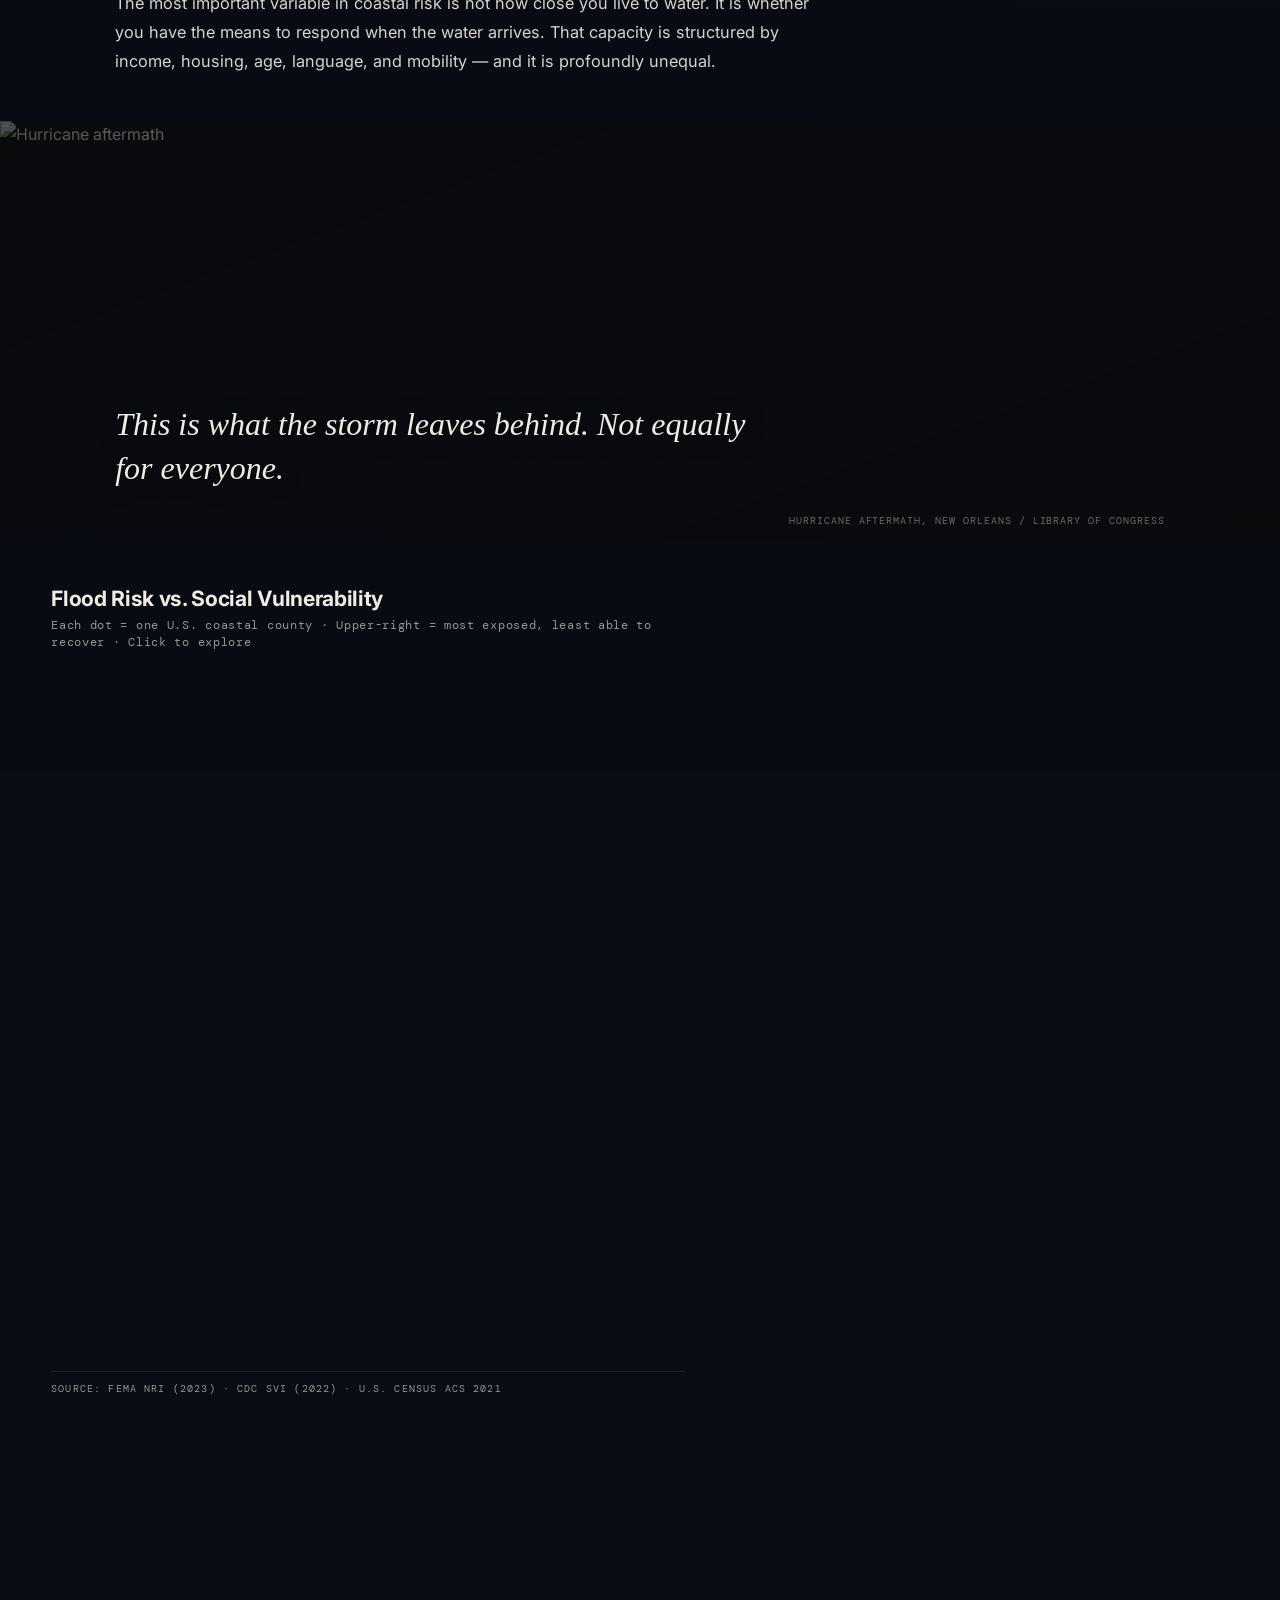
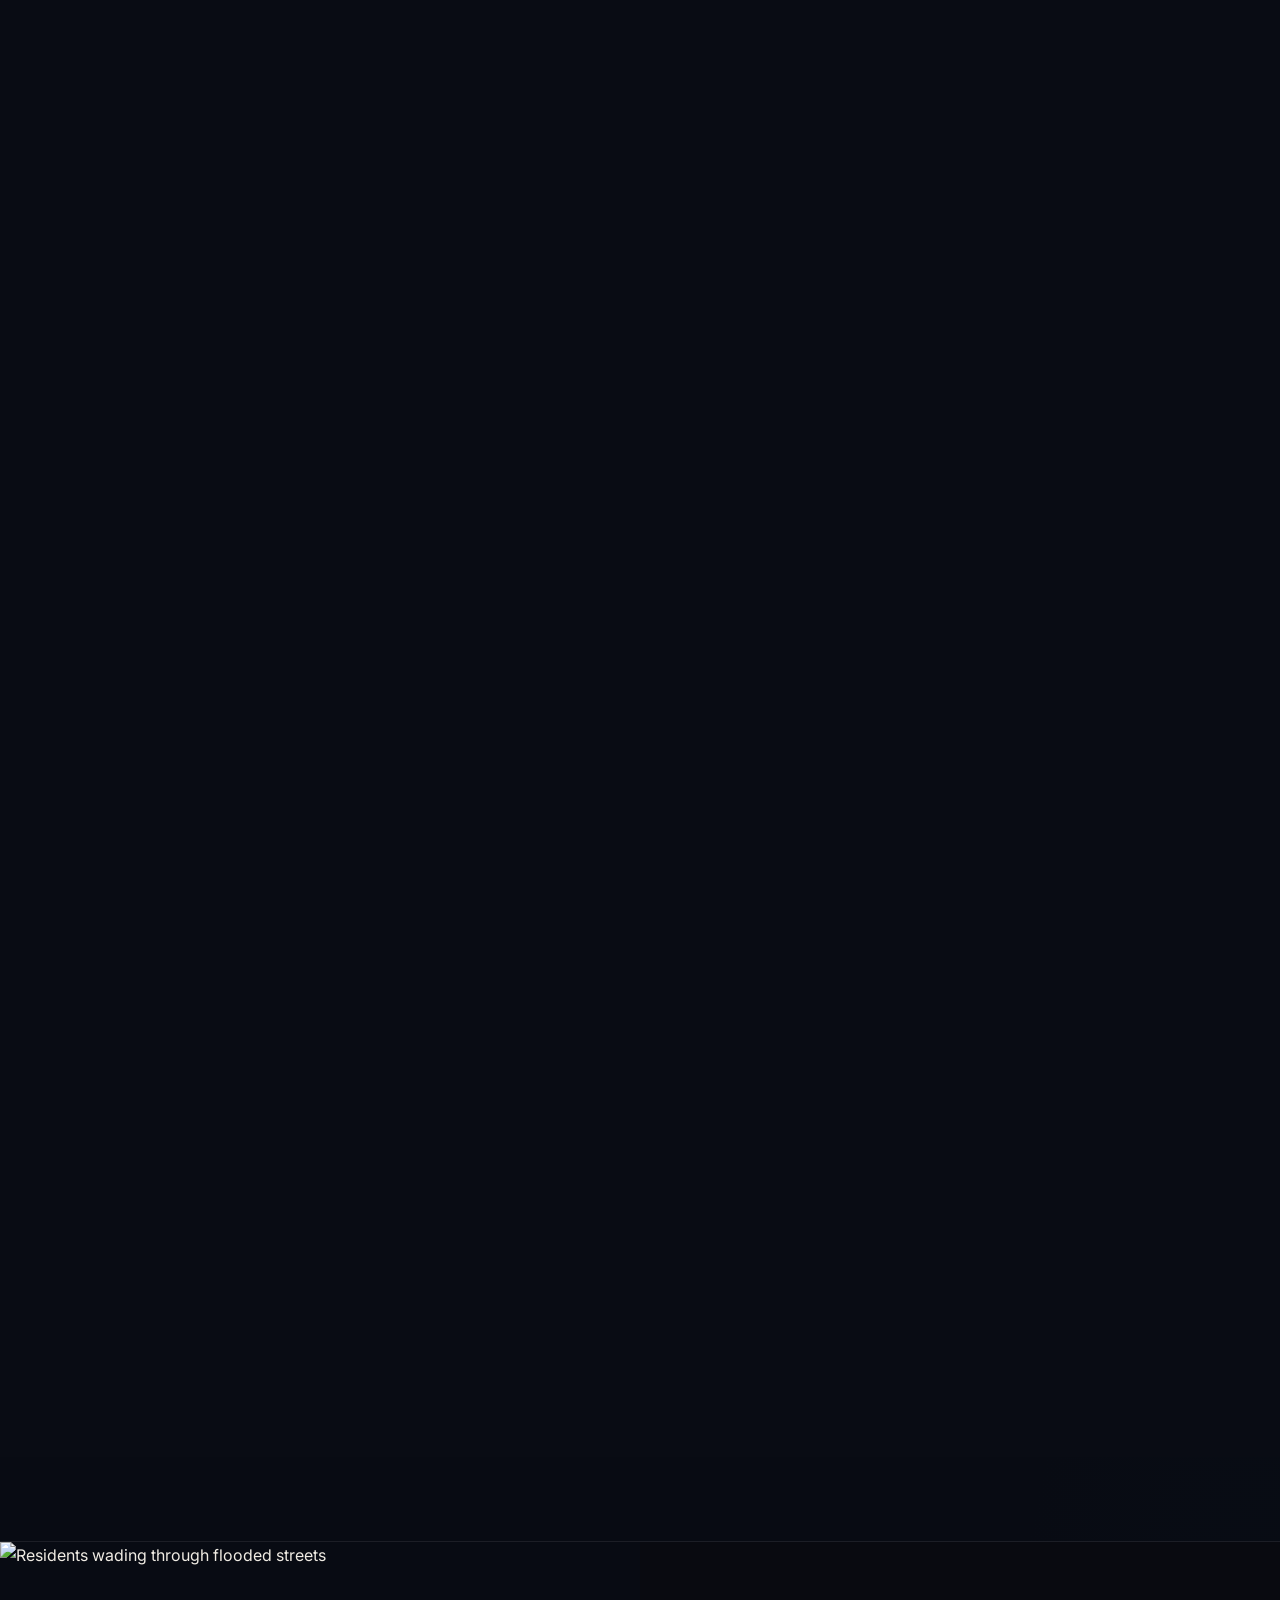
==== commit 0b639605: "4" ====
--- a/index.html
+++ b/index.html
@@ -10,15 +10,25 @@
   <link href="https://api.fontshare.com/v2/css?f[]=canela@400,700,900&display=swap" rel="stylesheet"/>
   <link href="https://fonts.googleapis.com/css2?family=Inter:wght@300;400;500;600;700&family=DM+Mono:wght@300;400;500&display=swap" rel="stylesheet"/>
   <script src="https://d3js.org/d3.v7.min.js"></script>
+  <script src="https://cdnjs.cloudflare.com/ajax/libs/topojson/3.0.2/topojson.min.js"></script>
 </head>
 <body>
-
-<!-- ╔══════════════════════════════════════════╗
-     HERO — Titlebg.jpg · cinematic entrance
+<!-- Fixed ocean photo — absolute bottom layer of entire site -->
+<div style="position:fixed;inset:0;z-index:-1;pointer-events:none;">
+  <img src="bg.jpg" style="width:100%;height:100%;object-fit:cover;object-position:center;display:block;opacity:0.4;" alt=""/>
+  <!-- Darken overlay — keep content readable but photo clearly visible -->
+  <div style="position:absolute;inset:0;background:rgba(4,7,14,0.72);"></div>
+</div>
+
+<!-- ╔══════════════════════════════════════════╗
+     HERO — Video background · cinematic entrance
      ╚══════════════════════════════════════════╝ -->
 <section class="hero" id="hero">
   <div class="hero-particles" id="hero-particles"></div>
-  <img src="Titlebg.jpg" class="hero-bg" alt=""/>
+  <video class="hero-bg" autoplay muted loop playsinline poster="Titlebg.jpg">
+    <source src="titlebgvid.mp4" type="video/mp4"/>
+    <img src="Titlebg.jpg" class="hero-bg" alt=""/>
+  </video>
   <div class="hero-ink"></div>
   <div class="hero-content">
     <h1 class="hero-title">
@@ -28,6 +38,7 @@
     </h1>
     <div class="hero-divider" id="hdiv"></div>
     <p class="hero-sub" id="hs">As seas rise and shorelines retreat,<br>risk is moving inland — but not everyone can move with it.</p>
+    <p style="font-family:'DM Mono',monospace;font-size:0.62rem;letter-spacing:0.18em;text-transform:uppercase;color:rgba(138,178,238,0.55);margin-top:2rem;opacity:0;" id="hbyline">Made by Ruby Zhu</p>
   </div>
   <div class="hero-scroll-line"></div>
 </section>
@@ -381,6 +392,94 @@
     </div>
 
   </div>
+</section>
+
+<!-- ╔══════════════════════════════════════════╗
+     MAP SECTION — Regional Data Explorer
+     ╚══════════════════════════════════════════╝ -->
+<section id="s-map" class="section section-map" style="position:relative;overflow:hidden;">
+
+  <!-- ── BANNER: photo fills full width, text overlaid ── -->
+  <div style="position:relative;height:240px;overflow:hidden;">
+
+    <!-- Photo — full bleed background -->
+    <img src="Seaside.jpg" style="position:absolute;inset:0;width:100%;height:100%;object-fit:cover;object-position:center 42%;display:block;opacity:0.38;" alt=""/>
+
+    <!-- Dark overlay — left heavier for text legibility -->
+    <div style="position:absolute;inset:0;background:linear-gradient(105deg,rgba(4,9,20,0.92) 0%,rgba(4,9,20,0.80) 40%,rgba(4,9,20,0.55) 70%,rgba(4,9,20,0.30) 100%);pointer-events:none;"></div>
+
+    <!-- Horizon glow at top -->
+    <div style="position:absolute;top:0;left:0;right:0;height:1px;background:linear-gradient(90deg,transparent,rgba(74,130,224,0.5) 40%,rgba(74,130,224,0.5) 60%,transparent);"></div>
+    <!-- Fade to section bg at bottom -->
+    <div style="position:absolute;bottom:0;left:0;right:0;height:80px;background:linear-gradient(to bottom,transparent,rgba(4,9,20,0.95));pointer-events:none;"></div>
+
+    <!-- Text on top of photo -->
+    <div style="position:relative;z-index:2;height:100%;display:flex;flex-direction:column;justify-content:center;padding:0 9vw;">
+      <div class="sec-label" style="margin-bottom:1rem;">Regional Data Explorer</div>
+      <h2 class="map-title" style="font-size:clamp(2.6rem,4.5vw,4.8rem);line-height:1.0;white-space:nowrap;">Where the water hits hardest</h2>
+      <p style="font-family:'Inter',sans-serif;font-size:0.96rem;color:rgba(165,178,200,0.7);margin-top:0.9rem;line-height:1.6;">Click any highlighted region on the map to explore its data.</p>
+    </div>
+
+  </div>
+
+  <!-- Hairline divider -->
+  <div style="height:1px;background:linear-gradient(90deg,transparent,rgba(74,130,224,0.22) 25%,rgba(74,130,224,0.35) 50%,rgba(74,130,224,0.22) 75%,transparent);"></div>
+
+  <div class="map-explorer" style="position:relative;z-index:2;">
+
+    <!-- Left: map -->
+    <div class="map-left">
+      <div id="us-map" class="us-map"></div>
+      <div class="map-legend">
+        <div class="map-leg-items">
+          <div class="map-leg-item"><span class="map-leg-swatch" style="background:#e05040"></span>Extreme</div>
+          <div class="map-leg-item"><span class="map-leg-swatch" style="background:#d4900a"></span>High</div>
+          <div class="map-leg-item"><span class="map-leg-swatch" style="background:#4a82e0"></span>Moderate</div>
+          <div class="map-leg-item"><span class="map-leg-swatch" style="background:#1a9980"></span>Lower</div>
+        </div>
+      </div>
+    </div>
+
+    <!-- Right: data panel -->
+    <div class="map-panel" id="map-panel">
+
+      <!-- Default state — no region selected -->
+      <div class="mp-default" id="mp-default">
+        <div class="mp-default-icon">
+          <svg width="36" height="36" viewBox="0 0 24 24" fill="none" stroke="currentColor" stroke-width="1.2" stroke-linecap="round">
+            <circle cx="12" cy="12" r="10"/><path d="M12 8v4M12 16h.01"/>
+          </svg>
+        </div>
+        <p>Select a highlighted region<br>on the map to explore its data</p>
+      </div>
+
+      <!-- Active region content -->
+      <div class="mp-content" id="mp-content" style="display:none">
+
+        <div class="mp-top">
+          <div class="mp-tag" id="mp-tag"></div>
+          <h3 class="mp-headline" id="mp-headline"></h3>
+        </div>
+
+        <div class="mp-metric">
+          <span class="mp-metric-num" id="mp-metric-num"></span>
+          <span class="mp-metric-label" id="mp-metric-label"></span>
+        </div>
+
+        <div class="mp-chart-wrap">
+          <div class="mp-chart-title" id="mp-chart-title"></div>
+          <div id="mp-chart" class="mp-chart"></div>
+        </div>
+
+        <p class="mp-body" id="mp-body"></p>
+
+        <div class="mp-stats-row" id="mp-stats-row"></div>
+
+      </div>
+    </div>
+
+  </div>
+
 </section>
 
 <!-- ╔══════════════════════════════════════════╗
--- a/style.css
+++ b/style.css
@@ -43,18 +43,31 @@
 html { scroll-behavior: smooth; font-size: 16px; }
 
 body {
-  background: var(--black);
+  /* Deep ocean base — very subtle, never overpowers content */
+  background-color: #080c12;
+  background-image:
+    /* Soft top-left blue vignette */
+    radial-gradient(ellipse 90% 60% at 0% 0%,   rgba(10,28,60,0.45)  0%, transparent 60%),
+    /* Bottom-right deep teal shadow */
+    radial-gradient(ellipse 80% 55% at 100% 100%, rgba(8,36,50,0.35)  0%, transparent 60%),
+    /* Center gentle upward glow */
+    radial-gradient(ellipse 120% 50% at 50% 100%, rgba(5,18,40,0.50)  0%, transparent 55%);
   color: var(--white);
   font-family: var(--sans);
   font-weight: 400;
-  line-height: 1.65;
+  line-height: 1.72;
   overflow-x: hidden;
   -webkit-font-smoothing: antialiased;
+  -moz-osx-font-smoothing: grayscale;
   text-rendering: optimizeLegibility;
+  font-feature-settings: 'kern' 1, 'liga' 1;
 }
 
 strong { font-weight: 600; color: var(--white); }
 img    { display: block; max-width: 100%; }
+
+/* Premium selection colour */
+::selection { background: rgba(74,130,224,0.35); color: var(--white); }
 
 /* ── HERO ─────────────────────────────────────────────────── */
 .hero {
@@ -76,9 +89,12 @@
   object-fit: cover;
   object-position: center 35%;
   z-index: 0;
-  transform: scale(1.12);
+  transform: scale(1.06);
   animation: hero-zoom 16s var(--ease) forwards;
 }
+
+/* Video needs pointer-events off */
+video.hero-bg { pointer-events: none; }
 
 @keyframes hero-zoom { to { transform: scale(1); } }
 
@@ -118,17 +134,18 @@
   font-family: var(--serif);
   font-weight: 900;
   color: var(--white);
-  line-height: 0.87;
-  letter-spacing: -0.03em;
+  line-height: 0.84;
+  letter-spacing: -0.04em;
   margin-bottom: 0;
   overflow: hidden;
 }
 
 .ht-line {
   display: block;
-  font-size: clamp(4.2rem, 7vw, 7.2rem);
+  font-size: clamp(5rem, 9.5vw, 11rem);
   opacity: 0;
-  transform: translateY(100%);
+  transform: translateY(110%);
+  will-change: transform, opacity;
 }
 
 /* Animated rule between title and subtitle */
@@ -142,16 +159,16 @@
 
 .hero-sub {
   font-family: var(--serif);
-  font-size: clamp(1.12rem, 1.5vw, 1.42rem);
+  font-size: clamp(1.25rem, 1.8vw, 1.7rem);
   font-weight: 400;
   font-style: italic;
-  color: rgba(218,212,202,0.92);
-  line-height: 1.68;
-  max-width: 500px;
-  margin-bottom: 2.2rem;
+  color: rgba(225,218,208,0.94);
+  line-height: 1.62;
+  max-width: 560px;
+  margin-bottom: 2.4rem;
   opacity: 0;
-  transform: translateY(16px);
-  letter-spacing: 0.005em;
+  transform: translateY(18px);
+  letter-spacing: 0.006em;
 }
 
 .hero-meta {
@@ -183,10 +200,11 @@
 /* ── SECTIONS ─────────────────────────────────────────────── */
 .section {
   position: relative;
-  background: var(--black);
-}
-
-.section-fw   { padding: 0; }
+  /* Transparent — body ocean gradient visible underneath */
+  background: transparent;
+}
+
+.section-fw { padding: 0; }
 
 /* ── SEC LABELS ──────────────────────────────────────────── */
 .sec-label {
@@ -261,26 +279,32 @@
 
 .chart-title {
   font-family: var(--sans);
-  font-size: 1.28rem;
+  font-size: 1.32rem;
   font-weight: 700;
   font-style: normal;
   color: var(--white);
   line-height: 1.2;
   margin-bottom: 6px;
-  letter-spacing: -0.01em;
+  letter-spacing: -0.015em;
 }
 
 .chart-title-light { color: var(--white); }
 
 .chart-sub {
   font-family: var(--mono);
-  font-size: 0.72rem;
-  letter-spacing: 0.05em;
+  font-size: 0.73rem;
+  letter-spacing: 0.06em;
   color: var(--dim);
-  line-height: 1.4;
+  line-height: 1.45;
 }
 
 .chart-sub-light { color: var(--dim); }
+
+/* Chart panel glow on hover */
+.sticky-panel:hover .chart-host svg {
+  filter: drop-shadow(0 0 18px rgba(74,130,224,0.12));
+  transition: filter 0.5s ease;
+}
 
 /* ── CHART HOST ───────────────────────────────────────────── */
 .chart-host {
@@ -310,50 +334,46 @@
 .chart-src-c     { text-align: center; }
 .chart-src-light { color: var(--dim); border-color: rgba(255,255,255,0.1); }
 
-/* ── NARRATIVE STEPS ──────────────────────────────────────── */
-.step {
-  opacity: 0;
-  transform: translateY(22px);
-  transition: opacity 0.85s var(--ease), transform 0.85s var(--ease);
-  max-width: 480px;
-}
-
+/* ── NARRATIVE STEPS — see elevation block below for animation ── */
 .step.visible { opacity: 1; transform: translateY(0); }
 
 .step-light p { color: var(--white2); }
 
 .narr-h {
   font-family: var(--serif);
-  font-size: clamp(2.1rem, 3vw, 2.9rem);
+  font-size: clamp(2.6rem, 3.8vw, 4.2rem);
   font-weight: 700;
-  line-height: 1.12;
-  letter-spacing: -0.022em;
+  line-height: 1.05;
+  letter-spacing: -0.03em;
   color: var(--white);
-  margin-bottom: 1.2rem;
+  margin-bottom: 1.6rem;
 }
 
 .step p {
   font-family: var(--sans);
-  font-size: 1.02rem;
+  font-size: clamp(1rem, 1.1vw, 1.08rem);
   color: var(--white2);
-  line-height: 1.78;
-}
-
-.step p + p { margin-top: 0.9rem; }
+  line-height: 1.85;
+  letter-spacing: 0.005em;
+}
+
+.step p + p { margin-top: 1.1rem; }
 
 /* ── PULL QUOTE ───────────────────────────────────────────── */
 .pullq {
   font-family: var(--serif);
-  font-size: 1.12rem;
+  font-size: clamp(1.1rem, 1.4vw, 1.28rem);
   font-style: italic;
   color: var(--white);
-  line-height: 1.52;
-  border-left: 3px solid var(--blue);
-  padding: 0.3rem 0 0.3rem 1.4rem;
-  margin: 1.3rem 0;
-}
-
-.pullq-light  { color: var(--white); border-color: var(--blue-l); }
+  line-height: 1.58;
+  border-left: 3px solid var(--blue-l);
+  padding: 0.4rem 0 0.4rem 1.5rem;
+  margin: 1.6rem 0;
+  letter-spacing: 0.008em;
+}
+
+.pullq em   { color: var(--blue-pale); font-style: italic; }
+.pullq-light { color: var(--white); border-color: var(--blue-l); }
 
 /* ── PHOTO DIVIDER ────────────────────────────────────────── */
 .photo-divider {
@@ -426,16 +446,6 @@
   max-width: 100%;
 }
 
-.fw-title {
-  font-family: var(--serif);
-  font-size: clamp(2.8rem, 5.5vw, 5rem);
-  font-weight: 700;
-  color: var(--white);
-  line-height: 1.08;
-  letter-spacing: -0.026em;
-  margin: 1.2rem 0 1.2rem;
-}
-
 .fw-title-light { color: var(--white); }
 
 .fw-body {
@@ -521,6 +531,8 @@
   line-height: 1;
   letter-spacing: -0.02em;
   display: block;
+  font-variant-numeric: tabular-nums;
+  font-feature-settings: 'tnum' 1;
 }
 
 .stat-rule {
@@ -754,7 +766,7 @@
 }
 
 /* ── S6 INEQUALITY ────────────────────────────────────────── */
-.section-ineq { background: var(--black2); }
+.section-ineq { background: rgba(10,12,22,0.68); }
 
 .ineq-header {
   padding: 10vh 9vw 5vh;
@@ -898,7 +910,7 @@
 }
 
 /* ── CONCLUSION ───────────────────────────────────────────── */
-.section-conclusion { background: var(--black); }
+.section-conclusion { background: rgba(8,10,18,0.55); }
 
 .concl-split {
   display: flex;
@@ -1155,37 +1167,532 @@
 .tt-row  { display: flex; justify-content: space-between; gap: 14px; color: var(--dim); }
 .tt-row span:last-child { color: var(--white2); }
 
-/* ── SCROLLBAR ────────────────────────────────────────────── */
-::-webkit-scrollbar { width: 3px; }
-::-webkit-scrollbar-track { background: var(--black); }
-::-webkit-scrollbar-thumb { background: var(--blue); border-radius: 2px; }
-::selection { background: rgba(36,99,200,0.3); color: var(--white); }
-
-/* ── RESPONSIVE ───────────────────────────────────────────── */
+/* ── PREMIUM DESIGN ELEVATIONS ────────────────────────────── */
+
+/* Sections slide up on entrance — initial state */
+/* Sections — always visible by default, opt-in animation via .anim-section */
+.section {
+  opacity: 1;
+  transform: none;
+}
+
+/* JS adds .anim-section to sections it wants to animate in */
+.section.anim-section {
+  opacity: 0;
+  transform: translateY(28px);
+  transition: opacity 1s cubic-bezier(0.16, 1, 0.3, 1),
+              transform 1s cubic-bezier(0.16, 1, 0.3, 1);
+  will-change: opacity, transform;
+}
+
+.section.anim-section.sec-visible { opacity: 1; transform: translateY(0); }
+
+/* These sections are always fully visible regardless */
+.section-hazards,
+.section-ineq,
+.section-conclusion,
+.section-fw,
+.section-map {
+  opacity: 1 !important;
+  transform: none !important;
+  transition: none !important;
+}
+
+/* Stat items — stagger on entrance */
+.stat-item {
+  transition: opacity 0.8s cubic-bezier(0.22,1,0.36,1),
+              transform 0.8s cubic-bezier(0.22,1,0.36,1);
+}
+
+/* Coda cells — gold number counter feel */
+.coda-n {
+  transition: color 0.4s ease;
+}
+
+.coda-cell:hover .coda-n { color: var(--white); }
+
+/* Photo dividers — parallax-feel scale on scroll entry */
+.photo-divider.pb-visible .photo-divider-img {
+  transform: scale(1);
+}
+
+/* Narrative steps — cinematic: slower, heavier easing */
+.step {
+  opacity: 0;
+  transform: translateY(32px);
+  transition: opacity 1.1s cubic-bezier(0.16, 1, 0.3, 1),
+              transform 1.1s cubic-bezier(0.16, 1, 0.3, 1);
+  will-change: opacity, transform;
+}
+
+.step.visible { opacity: 1; transform: translateY(0); }
+
+/* Section number labels — subtle entrance underline grow */
+.sec-label::after {
+  content: '';
+  display: block;
+  width: 0;
+  height: 1px;
+  background: var(--blue-l);
+  margin-top: 6px;
+  transition: width 0.8s cubic-bezier(0.22,1,0.36,1) 0.3s;
+  opacity: 0;
+}
+
+.step.visible ~ * .sec-label::after,
+.sec-label.line-grow::after { width: 40px; opacity: 1; }
+
+/* Chart source line — refined */
+.chart-src {
+  font-family: var(--mono);
+  font-size: 0.6rem;
+  letter-spacing: 0.12em;
+  text-transform: uppercase;
+  color: var(--dim);
+  border-top: 1px solid rgba(255,255,255,0.09);
+  padding-top: 9px;
+  flex-shrink: 0;
+  line-height: 1.6;
+}
+
+/* Narrative column — generous top padding on first step */
+.col-narr > .step:first-child { padding-top: 14vh; }
+.col-narr-l > .step:first-child { padding-top: 14vh; }
+
+/* Hazard cards — premium hover state */
+.hz-card {
+  transition: opacity 0.7s var(--ease),
+              transform 0.7s var(--ease),
+              background 0.3s ease,
+              box-shadow 0.3s ease;
+}
+
+.hz-card:hover {
+  background: rgba(24,24,36,0.98);
+  box-shadow: inset 0 0 0 1px rgba(74,130,224,0.2);
+}
+
+/* Hz titles */
+.hz-h {
+  font-family: var(--sans);
+  font-size: 1.22rem;
+  font-weight: 700;
+  color: var(--white);
+  margin-bottom: 0.8rem;
+  letter-spacing: -0.012em;
+}
+
+.hz-p {
+  font-family: var(--sans);
+  font-size: 0.94rem;
+  color: var(--white2);
+  line-height: 1.76;
+}
+
+/* Conclusion heading — more dramatic italic emphasis */
+.concl-h em {
+  font-style: italic;
+  color: var(--red-l);
+  display: block;
+  font-size: 1.08em;
+}
+
+/* Sources grid — cleaner link treatment */
+.src-link strong {
+  color: var(--white2);
+  transition: color 0.2s ease;
+  font-weight: 600;
+}
+
+.src-link:hover strong { color: var(--blue-pale); }
+
+/* Sources note */
+.sources-note {
+  font-family: var(--mono);
+  font-size: 0.6rem;
+  letter-spacing: 0.1em;
+  text-transform: uppercase;
+  color: var(--dim);
+  margin-top: 0.5rem;
+  opacity: 0.7;
+}
+
+/* Inequality callout — premium look */
+.ineq-callout {
+  background: rgba(36,99,200,0.12);
+  border: 1px solid rgba(74,130,224,0.35);
+  border-radius: 5px;
+  padding: 1.5rem 1.7rem;
+  position: relative;
+  overflow: hidden;
+}
+
+.ineq-callout::before {
+  content: '';
+  position: absolute;
+  left: 0; top: 0; bottom: 0;
+  width: 3px;
+  background: var(--blue-l);
+}
+
+/* Social vulnerability text block headings */
+.sv-heading {
+  font-family: var(--sans);
+  font-size: 1.62rem;
+  font-weight: 700;
+  color: var(--white);
+  line-height: 1.18;
+  letter-spacing: -0.02em;
+  margin-bottom: 0.5rem;
+}
+
+/* Ineq title — massive and bold */
+.ineq-title {
+  font-family: var(--serif);
+  font-size: clamp(3.6rem, 8vw, 8.5rem);
+  font-weight: 900;
+  color: var(--white);
+  line-height: 0.98;
+  letter-spacing: -0.035em;
+  margin: 1.6rem 0 2rem;
+}
+
+.ineq-title em { font-style: italic; color: var(--red-l); }
+
+/* Full-width title sections */
+.fw-title {
+  font-family: var(--serif);
+  font-size: clamp(3.2rem, 6.5vw, 6.5rem);
+  font-weight: 700;
+  color: var(--white);
+  line-height: 1.04;
+  letter-spacing: -0.032em;
+  margin: 1.4rem 0;
+}
+
+/* ══════════════════════════════════════════════════════════
+   MAP EXPLORER SECTION — Ocean gradient + photo header
+══════════════════════════════════════════════════════════ */
+
+
+.map-header {
+  padding: 9vh 9vw 5vh;
+  max-width: 860px;
+}
+
+.map-title {
+  font-family: var(--serif);
+  font-size: clamp(2.8rem, 4.8vw, 5rem);
+  font-weight: 700;
+  color: var(--white);
+  line-height: 1.05;
+  letter-spacing: -0.03em;
+  margin: 1.1rem 0 1rem;
+}
+
+.map-intro {
+  font-family: var(--sans);
+  font-size: 1.02rem;
+  color: rgba(155,170,190,0.72);
+  line-height: 1.72;
+  max-width: 560px;
+}
+
+/* ── Split: map 60% | panel 40% ── */
+.map-explorer {
+  display: grid;
+  grid-template-columns: 1fr 420px;
+  min-height: 640px;
+  border-top: 1px solid rgba(74,130,224,0.08);
+}
+
+.map-left {
+  position: relative;
+  padding: 3.5vh 3vw 2.5vh 4vw;
+  display: flex;
+  flex-direction: column;
+  gap: 1.4rem;
+  background: rgba(2,5,12,0.35);
+  border-right: 1px solid rgba(74,130,224,0.12);
+  overflow: hidden;
+}
+
+/* Ambient ocean glow behind map */
+.map-left::before {
+  content: '';
+  position: absolute;
+  left: 25%; top: 30%;
+  width: 50%; height: 40%;
+  background: radial-gradient(ellipse, rgba(36,99,200,0.08) 0%, transparent 70%);
+  pointer-events: none;
+  z-index: 0;
+}
+
+.us-map { width: 100%; flex: 1; position: relative; z-index: 1; }
+.us-map svg { display: block; width: 100%; }
+
+.map-legend {
+  display: flex;
+  align-items: center;
+  gap: 0;
+  position: relative;
+  z-index: 1;
+}
+
+.map-leg-items { display: flex; gap: 1.6rem; flex-wrap: wrap; }
+
+.map-leg-item {
+  display: flex;
+  align-items: center;
+  gap: 7px;
+  font-family: var(--mono);
+  font-size: 0.62rem;
+  letter-spacing: 0.12em;
+  text-transform: uppercase;
+  color: rgba(140,155,175,0.7);
+}
+
+.map-leg-swatch {
+  width: 7px; height: 7px;
+  border-radius: 50%;
+  flex-shrink: 0;
+  box-shadow: 0 0 6px currentColor;
+}
+
+/* ── Right panel ── */
+.map-panel {
+  background: rgba(3,6,16,0.78);
+  display: flex;
+  flex-direction: column;
+  position: sticky;
+  top: 0;
+  height: 100vh;
+  overflow: hidden;
+  border-left: 1px solid rgba(74,130,224,0.12);
+  backdrop-filter: blur(6px);
+}
+
+/* Default / empty state */
+.mp-default {
+  flex: 1;
+  display: flex;
+  flex-direction: column;
+  align-items: center;
+  justify-content: center;
+  gap: 1.4rem;
+  padding: 3rem 3rem;
+  text-align: center;
+}
+
+.mp-default-icon {
+  color: rgba(74,130,224,0.2);
+  animation: pulse-icon 3s ease-in-out infinite;
+}
+
+@keyframes pulse-icon {
+  0%, 100% { opacity: 0.4; transform: scale(1); }
+  50%       { opacity: 0.8; transform: scale(1.08); }
+}
+
+.mp-default p {
+  font-family: var(--mono);
+  font-size: 0.68rem;
+  letter-spacing: 0.12em;
+  text-transform: uppercase;
+  color: rgba(120,140,165,0.4);
+  line-height: 2;
+  max-width: 200px;
+}
+
+/* Active panel — scrollable content */
+.mp-content {
+  flex: 1;
+  display: flex;
+  flex-direction: column;
+  overflow-y: auto;
+  scrollbar-width: none;
+}
+.mp-content::-webkit-scrollbar { display: none; }
+
+.mp-content.entering {
+  animation: panel-in 0.5s cubic-bezier(0.22,1,0.36,1) both;
+}
+
+@keyframes panel-in {
+  from { opacity: 0; transform: translateY(16px); }
+  to   { opacity: 1; transform: translateY(0); }
+}
+
+/* ── Panel: tag + headline ── */
+.mp-top {
+  padding: 2.6rem 2.6rem 1.8rem;
+  border-bottom: 1px solid rgba(255,255,255,0.05);
+}
+
+.mp-tag {
+  font-family: var(--mono);
+  font-size: 0.6rem;
+  letter-spacing: 0.26em;
+  text-transform: uppercase;
+  color: rgba(138,178,238,0.65);
+  margin-bottom: 1rem;
+  padding-left: 0.9rem;
+  border-left: 1.5px solid rgba(74,130,224,0.5);
+  line-height: 1;
+}
+
+.mp-headline {
+  font-family: var(--serif);
+  font-size: 1.85rem;
+  font-weight: 700;
+  color: var(--white);
+  line-height: 1.14;
+  letter-spacing: -0.022em;
+  max-width: 320px;
+}
+
+/* ── Hero metric ── */
+.mp-metric {
+  padding: 2.2rem 2.6rem 2rem;
+  border-bottom: 1px solid rgba(255,255,255,0.05);
+  display: flex;
+  flex-direction: column;
+  gap: 0;
+  position: relative;
+}
+
+/* Subtle glow behind metric number */
+.mp-metric::before {
+  content: '';
+  position: absolute;
+  top: 50%; left: 2.6rem;
+  width: 60%; height: 60%;
+  transform: translateY(-50%);
+  border-radius: 50%;
+  filter: blur(40px);
+  opacity: 0.18;
+  background: var(--mp-col, #e05040);
+  pointer-events: none;
+}
+
+.mp-metric-num {
+  font-family: var(--serif);
+  font-size: 5rem;
+  font-weight: 900;
+  line-height: 0.88;
+  letter-spacing: -0.045em;
+  display: block;
+  animation: metric-in 0.7s cubic-bezier(0.22,1,0.36,1) both;
+}
+
+@keyframes metric-in {
+  from { opacity:0; transform: scale(0.88); }
+  to   { opacity:1; transform: scale(1); }
+}
+
+.mp-metric-label {
+  font-family: var(--mono);
+  font-size: 0.66rem;
+  letter-spacing: 0.16em;
+  text-transform: uppercase;
+  color: rgba(140,155,175,0.65);
+  display: block;
+  margin-top: 0.9rem;
+  line-height: 1.6;
+  max-width: 240px;
+}
+
+/* ── Chart ── */
+.mp-chart-wrap {
+  padding: 2rem 2.6rem 1.8rem;
+  border-bottom: 1px solid rgba(255,255,255,0.05);
+}
+
+.mp-chart-title {
+  font-family: var(--mono);
+  font-size: 0.6rem;
+  letter-spacing: 0.14em;
+  text-transform: uppercase;
+  color: rgba(120,140,160,0.55);
+  margin-bottom: 1.1rem;
+  line-height: 1.5;
+}
+
+.mp-chart { width: 100%; height: 136px; }
+.mp-chart svg { display: block; overflow: visible; }
+
+/* ── Body text ── */
+.mp-body {
+  padding: 1.8rem 2.6rem 0;
+  font-family: var(--sans);
+  font-size: 0.92rem;
+  color: rgba(200,196,188,0.78);
+  line-height: 1.82;
+}
+
+/* ── Stats grid ── */
+.mp-stats-row {
+  padding: 1.6rem 2.6rem 2.6rem;
+  display: flex;
+  flex-direction: column;
+  gap: 0;
+  margin-top: auto;
+}
+
+.mp-stat {
+  display: flex;
+  justify-content: space-between;
+  align-items: baseline;
+  gap: 1rem;
+  padding: 0.75rem 0;
+  border-bottom: 1px solid rgba(255,255,255,0.04);
+  font-family: var(--mono);
+  font-size: 0.69rem;
+}
+
+.mp-stat:last-child { border-bottom: none; }
+.mp-stat-key { color: rgba(130,150,170,0.6); letter-spacing: 0.07em; }
+.mp-stat-val { color: var(--white); font-weight: 500; text-align: right; letter-spacing: 0.02em; }
+
+/* Map tooltip */
+.map-region-tip {
+  position: fixed;
+  pointer-events: none;
+  background: rgba(6,10,20,0.96);
+  border: 1px solid rgba(74,130,224,0.3);
+  border-radius: 6px;
+  padding: 10px 14px;
+  font-family: var(--mono);
+  font-size: 0.7rem;
+  color: var(--white2);
+  z-index: 9999;
+  opacity: 0;
+  transform: translateY(5px);
+  transition: opacity 0.14s, transform 0.14s;
+  backdrop-filter: blur(10px);
+  line-height: 1.6;
+  box-shadow: 0 8px 32px rgba(0,0,0,0.6);
+}
+
+.map-region-tip.show { opacity: 1; transform: translateY(0); }
+.map-region-tip strong { color: var(--white); display: block; font-size: 0.74rem; }
+
+/* Pulsing dot animation */
+@keyframes map-pulse {
+  0%   { r: 6;  opacity: 0.55; }
+  60%  { r: 22; opacity: 0; }
+  100% { r: 22; opacity: 0; }
+}
+circle.map-pulse-ring { animation: map-pulse 2.8s ease-out infinite; }
+
+/* Responsive */
 @media (max-width: 1100px) {
-  .two-col, .two-col-rev { flex-direction: column; min-height: auto; }
-  .col-chart { width: 100%; }
-  .two-col-rev .col-chart { order: 0; }
-  .col-narr, .col-narr-l { width: 100%; max-width: 100%; padding: 5vh 6vw; gap: 6vh; }
-  .sticky-panel { position: relative; height: auto; min-height: 54vh; padding: 4vh 5vw; }
-  .step { opacity: 1; transform: none; }
-  .hz-card { opacity: 1; transform: none; }
-  .stat-item { opacity: 1; transform: none; }
-  .coda-cell { opacity: 1; transform: none; }
-  .hz-grid { grid-template-columns: 1fr; }
-  .stat-row { grid-template-columns: 1fr; }
-  .coda-row { grid-template-columns: 1fr 1fr; }
-  .sources-grid { grid-template-columns: 1fr; }
-  .ineq-layout { flex-direction: column; min-height: auto; }
-  .ineq-chart-col { width: 100%; }
-  .ineq-narr { padding: 5vh 6vw; gap: 6vh; }
-  .concl-split { flex-direction: column; }
-  .concl-photo { width: 100%; min-height: 300px; }
-  .concl-photo-fade { background: linear-gradient(to bottom, transparent 40%, var(--black) 100%); }
-  .concl-text { padding: 5vh 6vw; }
-  .photo-pair { grid-template-columns: 1fr; }
-  .pp-img { height: 280px; }
-}
+  .map-explorer { grid-template-columns: 1fr; min-height: auto; }
+  .map-panel    { position: static; height: auto; min-height: 560px; }
+  .mp-metric-num { font-size: 3.8rem; }
+  .mp-headline   { font-size: 1.55rem; }
+}
+
 
 @media (max-width: 640px) {
   .ht-line { font-size: 3.2rem; }
